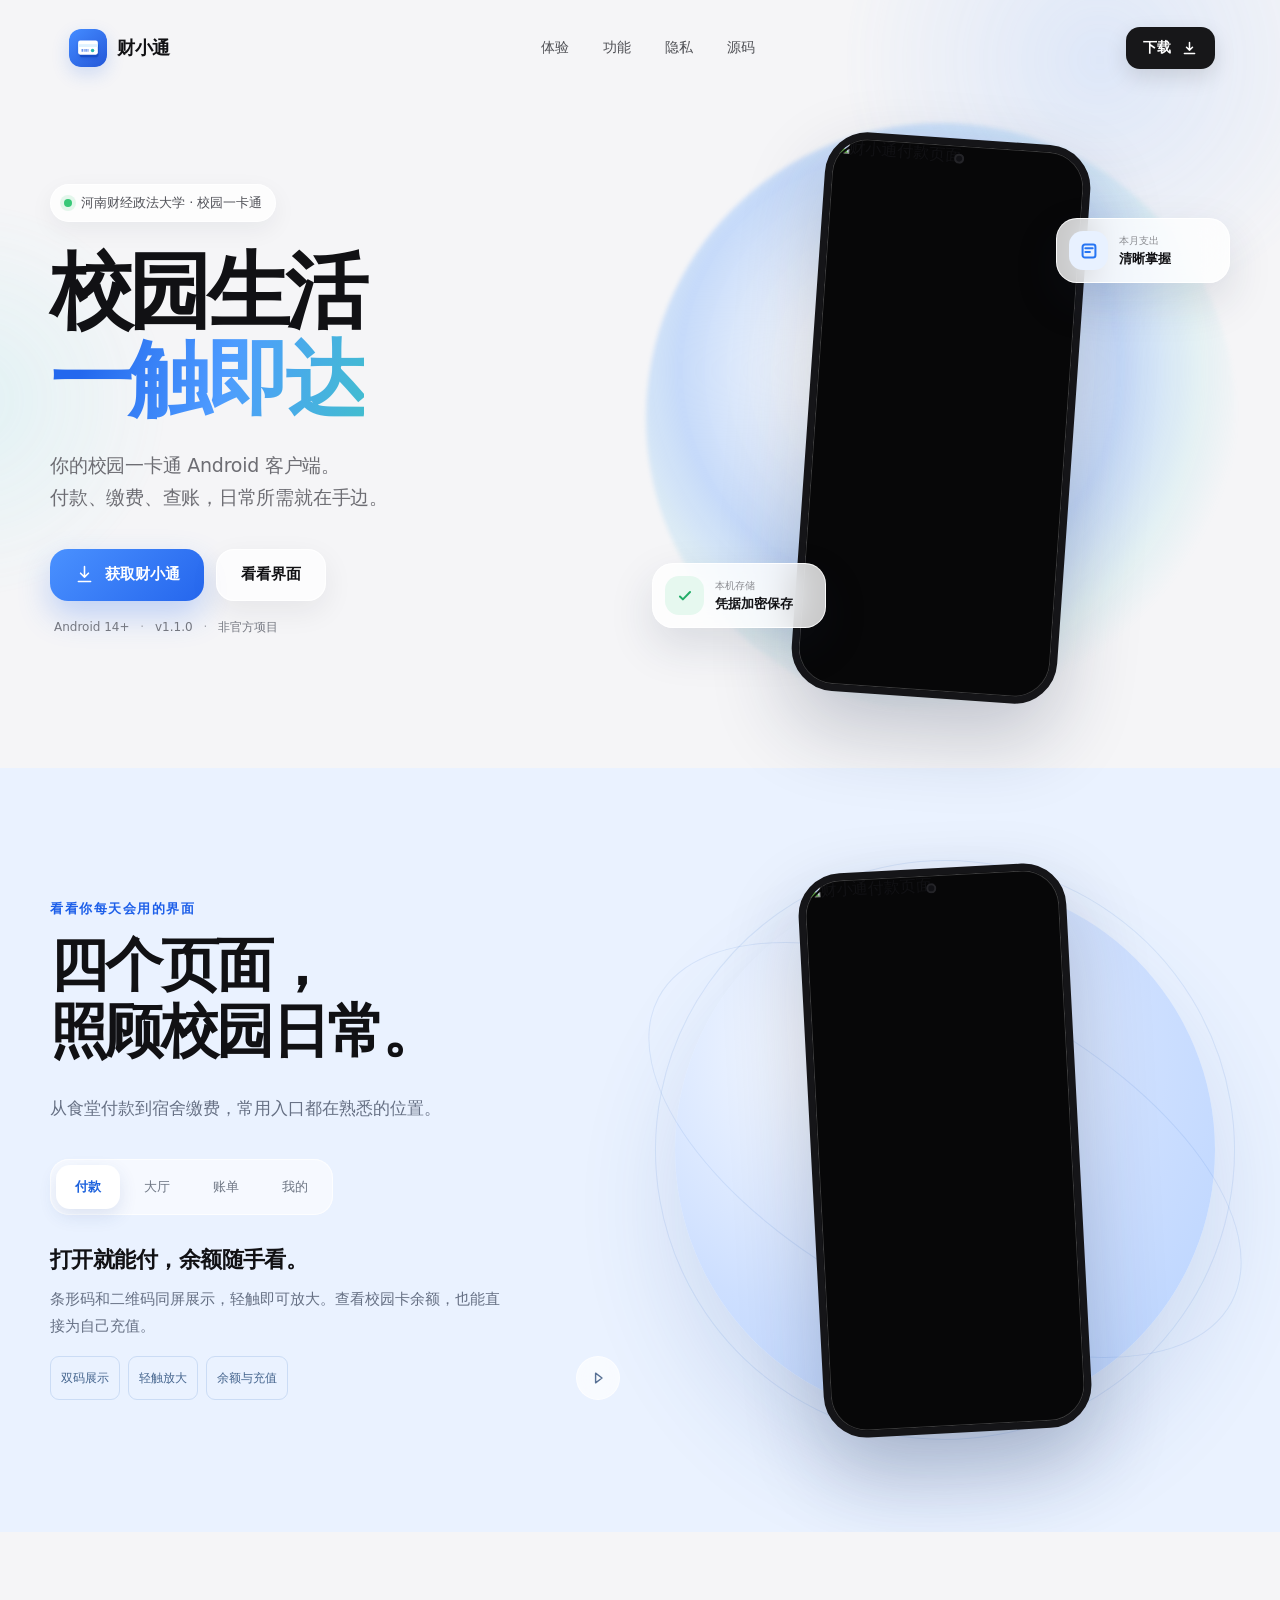
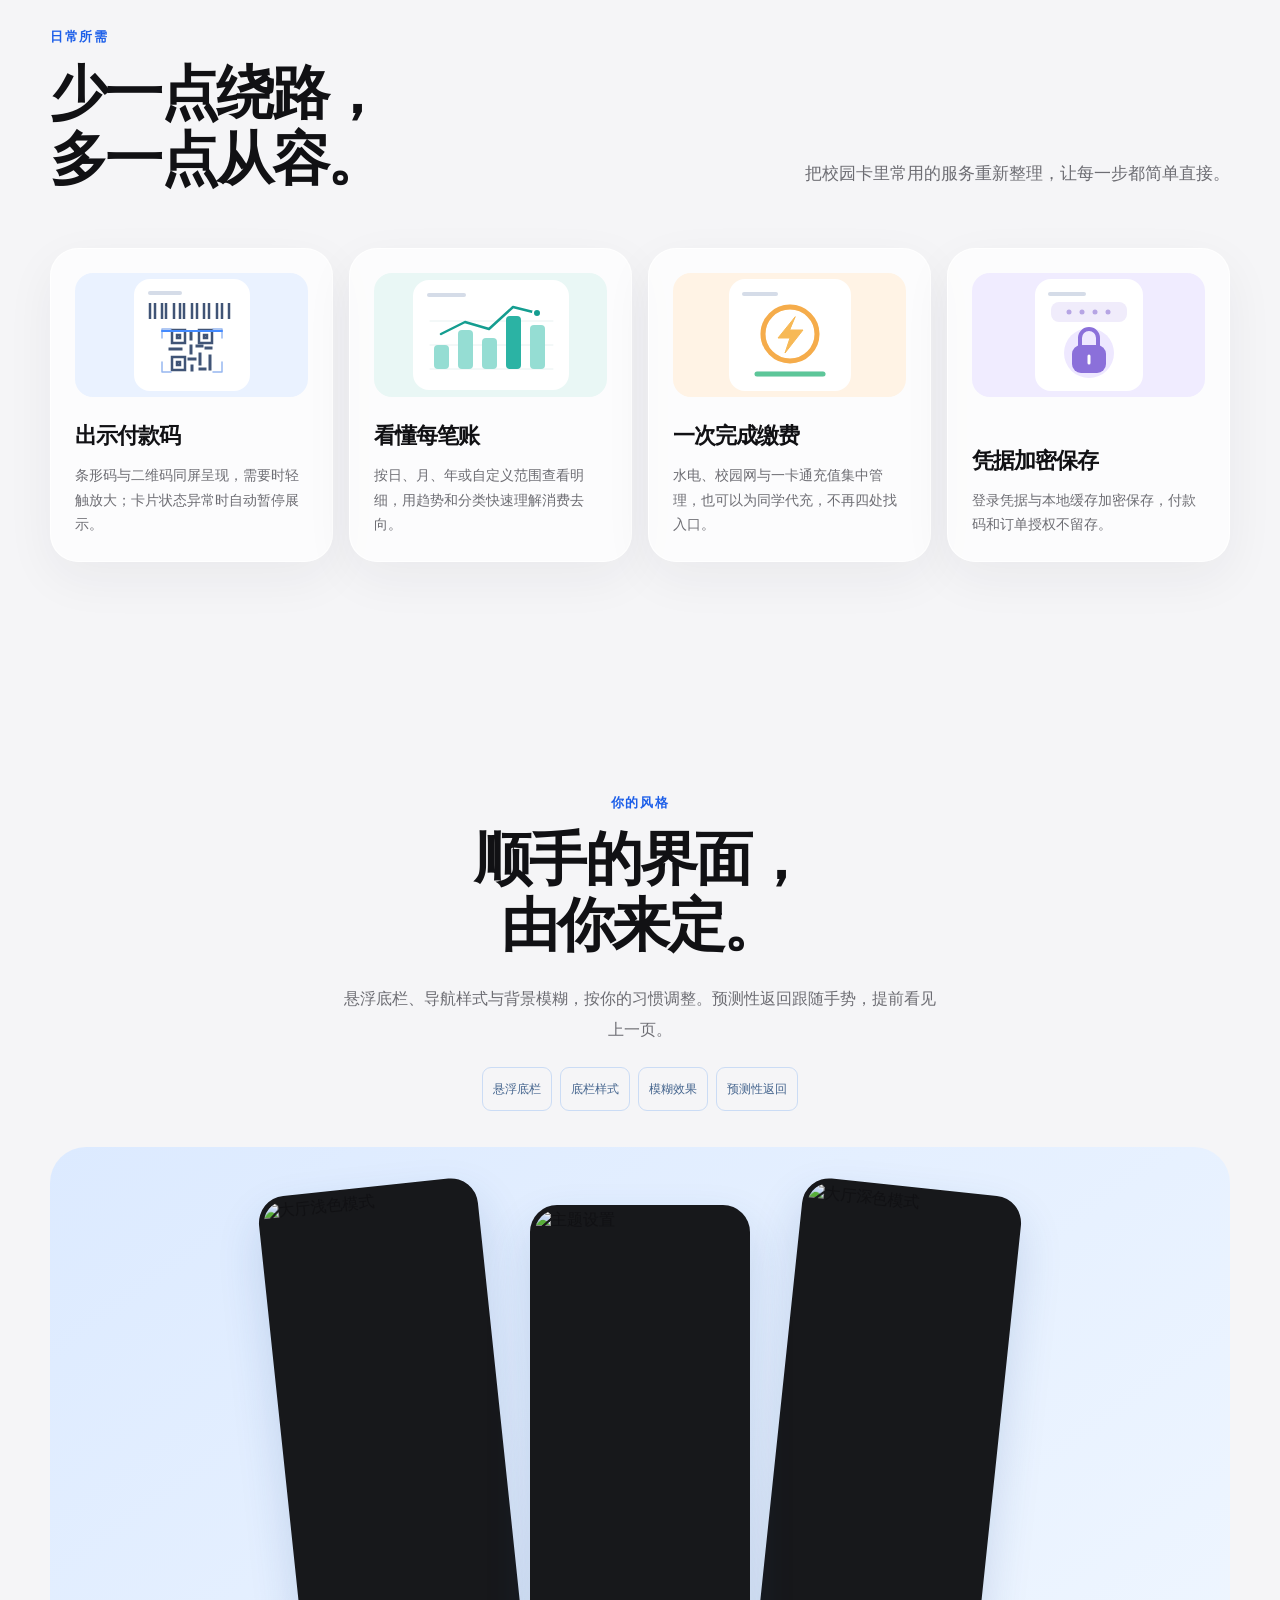
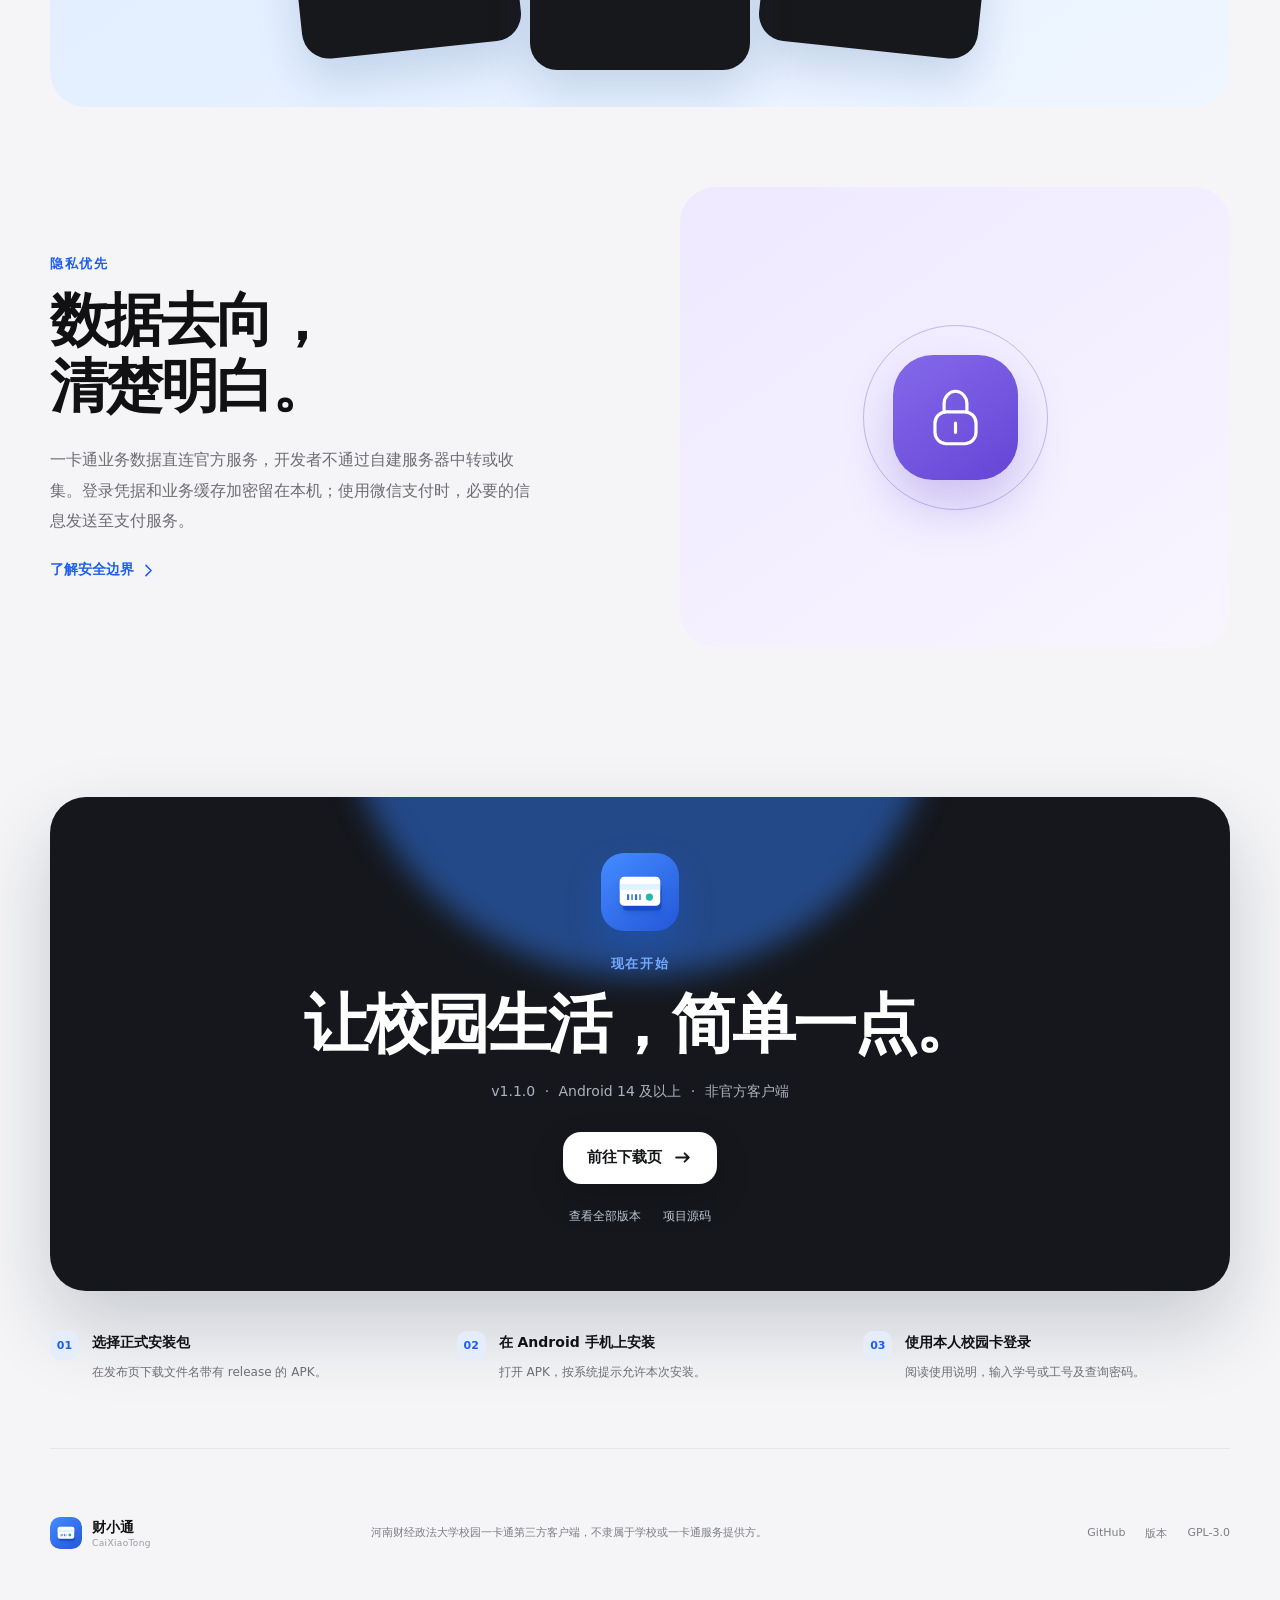
==== index.html @ 421f10db "perf(website): 优化原生演示播放与页面衔接" ====
<!doctype html>
<html lang="zh-CN">
<head>
  <meta charset="UTF-8">
  <meta name="viewport" content="width=device-width, initial-scale=1.0">
  <meta name="theme-color" content="#f5f5f7">
  <meta name="description" content="财小通——为河南财经政法大学打造的校园一卡通 Android 客户端。付款、缴费、账单与校园卡管理，一站完成。">
  <title>财小通 · 校园生活，一触即达</title>
  <link rel="icon" href="assets/logo.svg" type="image/svg+xml">
  <link rel="stylesheet" href="styles.css">
  <script src="script.js" defer></script>
  <script src="demo-player.js" defer></script>
</head>
<body>
  <a class="skip-link" href="#main">跳到主要内容</a>
  <div class="ambient" aria-hidden="true">
    <span class="ambient__orb ambient__orb--blue"></span>
    <span class="ambient__orb ambient__orb--cyan"></span>
  </div>

  <header class="site-header" data-header>
    <div class="nav-backdrop" data-nav-backdrop aria-hidden="true"></div>
    <nav class="nav shell" aria-label="主导航">
      <a class="brand" href="#top" aria-label="财小通首页">
        <img src="assets/logo.svg" width="38" height="38" alt="">
        <span>财小通</span>
      </a>
      <div class="nav__links" id="nav-links" aria-label="页面导航">
        <a href="#experience">体验</a>
        <a href="#features">功能</a>
        <a href="#privacy">隐私</a>
        <a href="https://github.com/Mercury000/HUEL-yktwx" target="_blank" rel="noreferrer">源码</a>
      </div>
      <a class="button button--compact button--dark" href="#download">
        下载
        <svg viewBox="0 0 20 20" aria-hidden="true"><path d="M10 3v9m0 0 3.5-3.5M10 12 6.5 8.5M4 16h12"/></svg>
      </a>
      <button class="nav__toggle" type="button" aria-label="打开导航" aria-expanded="false" aria-controls="nav-links" data-nav-toggle>
        <svg viewBox="0 0 24 24" aria-hidden="true">
          <path class="nav__toggle-line nav__toggle-line--top" d="M5 8h14"/>
          <path class="nav__toggle-line nav__toggle-line--bottom" d="M5 16h14"/>
        </svg>
      </button>
    </nav>
  </header>

  <main id="main">
    <section class="hero shell" id="top">
      <div class="hero__copy">
        <div class="eyebrow reveal">
          <span class="eyebrow__dot"></span>
          河南财经政法大学 · 校园一卡通
        </div>
        <h1 class="reveal reveal--delay-1">校园生活<br><span>一触即达</span></h1>
        <p class="hero__lead reveal reveal--delay-2">你的校园一卡通 Android 客户端。<br>付款、缴费、查账，日常所需就在手边。</p>
        <div class="hero__actions reveal reveal--delay-3">
          <a class="button button--primary" href="#download">
            <svg viewBox="0 0 24 24" aria-hidden="true"><path d="M12 3v12m0 0 4.5-4.5M12 15l-4.5-4.5M5 20h14"/></svg>
            获取财小通
          </a>
          <a class="button button--ghost" href="#experience">看看界面</a>
        </div>
        <p class="hero__meta reveal reveal--delay-4">Android 14+ <span>·</span> v1.1.0 <span>·</span> 非官方项目</p>
      </div>

      <div class="hero__visual reveal reveal--delay-2" data-tilt>
        <div class="halo" aria-hidden="true"></div>
        <div class="float-chip float-chip--top" aria-hidden="true">
          <span class="float-chip__icon float-chip__icon--blue">
            <svg viewBox="0 0 24 24"><path d="M5 7.5A2.5 2.5 0 0 1 7.5 5h9A2.5 2.5 0 0 1 19 7.5v9a2.5 2.5 0 0 1-2.5 2.5h-9A2.5 2.5 0 0 1 5 16.5zM8 9h8M8 13h5"/></svg>
          </span>
          <span><small>本月支出</small><strong>清晰掌握</strong></span>
        </div>
        <div class="phone phone--hero">
          <div class="phone__speaker" aria-hidden="true"></div>
          <img src="assets/payment-light.webp" srcset="assets/payment-light.webp 480w, assets/payment-light@2x.webp 960w" sizes="(max-width: 760px) 220px, 286px" width="480" height="1041" fetchpriority="high" alt="财小通付款页面">
          <span class="phone__shine" aria-hidden="true"></span>
        </div>
        <div class="float-chip float-chip--bottom" aria-hidden="true">
          <span class="float-chip__icon float-chip__icon--green">
            <svg viewBox="0 0 24 24"><path d="m6.5 12.5 3.2 3.2 7.8-8"/></svg>
          </span>
          <span><small>本机存储</small><strong>凭据加密保存</strong></span>
        </div>
      </div>
    </section>

    <section class="showcase" id="experience">
      <div class="shell showcase__inner">
        <div class="showcase__copy reveal">
          <div class="showcase__heading">
            <span class="kicker">看看你每天会用的界面</span>
            <h2>四个页面，<br>照顾校园日常。</h2>
            <p class="showcase__intro">从食堂付款到宿舍缴费，常用入口都在熟悉的位置。</p>
          </div>
          <div class="showcase-tabs" role="tablist" aria-label="应用界面预览">
            <button class="showcase-tab is-active" id="tab-payment" type="button" role="tab" aria-selected="true" aria-controls="screen-panel" tabindex="0" data-screen="payment-light" data-label="付款页面" data-title="打开就能付，余额随手看。" data-description="条形码和二维码同屏展示，轻触即可放大。查看校园卡余额，也能直接为自己充值。" data-points="双码展示|轻触放大|余额与充值">付款</button>
            <button class="showcase-tab" id="tab-hall" type="button" role="tab" aria-selected="false" aria-controls="screen-panel" tabindex="-1" data-screen="hall-light" data-label="大厅页面" data-title="宿舍水电，随时心中有数。" data-description="查看绑定房间的剩余电量，在同一处完成水电、校园网缴费和代人充值。" data-points="房间管理|水电缴费|校园网充值">大厅</button>
            <button class="showcase-tab" id="tab-bill" type="button" role="tab" aria-selected="false" aria-controls="screen-panel" tabindex="-1" data-screen="bill-light" data-label="账单页面" data-title="每一笔花销，都有迹可循。" data-description="按日期查看交易明细，搜索和筛选具体记录，再用趋势与分类了解消费去向。" data-points="搜索筛选|交易明细|消费统计">账单</button>
            <button class="showcase-tab" id="tab-mine" type="button" role="tab" aria-selected="false" aria-controls="screen-panel" tabindex="-1" data-screen="mine-light" data-label="我的页面" data-title="校园卡与个人设置，一处打理。" data-description="查看卡片状态和本月收支，管理查询密码、挂失与解挂，也能换上自己的头像。" data-points="账户详情|个人资料|个人设置">我的</button>
          </div>
          <div class="showcase-description" data-showcase-description>
            <h3 data-screen-title>打开就能付，余额随手看。</h3>
            <p data-screen-description>条形码和二维码同屏展示，轻触即可放大。查看校园卡余额，也能直接为自己充值。</p>
            <div class="showcase-actions">
              <ul class="screen-points" data-screen-points><li>双码展示</li><li>轻触放大</li><li>余额与充值</li></ul>
              <button type="button" class="demo-control" data-demo-play aria-label="播放演示" title="播放演示">
                <svg viewBox="0 0 20 20" aria-hidden="true"><path d="m7 4 8 6-8 6z"/></svg>
              </button>
            </div>
          </div>
        </div>
        <div class="showcase__stage reveal reveal--delay-1" id="screen-panel" role="tabpanel" aria-labelledby="tab-payment" tabindex="0">
          <span class="stage-orbit stage-orbit--one" aria-hidden="true"></span>
          <span class="stage-orbit stage-orbit--two" aria-hidden="true"></span>
          <div class="phone phone--showcase">
            <div class="phone__speaker" aria-hidden="true"></div>
            <img data-showcase-image src="assets/payment-light.webp" srcset="assets/payment-light.webp 480w, assets/payment-light@2x.webp 960w" sizes="(max-width: 760px) 250px, 285px" width="480" height="1041" loading="lazy" decoding="async" alt="财小通付款页面">
            <span class="phone__shine" aria-hidden="true"></span>
          </div>
        </div>
      </div>
    </section>

    <section class="section shell" id="features">
      <div class="section-heading reveal">
        <span class="kicker">日常所需</span>
        <h2>少一点绕路，<br>多一点从容。</h2>
        <p>把校园卡里常用的服务重新整理，让每一步都简单直接。</p>
      </div>

      <div class="feature-grid">
        <article class="feature-card feature-card--payment reveal">
          <div class="feature-motion feature-motion--payment" aria-hidden="true">
            <svg viewBox="0 0 200 124">
              <rect class="demo-paper" x="43" y="7" width="114" height="110" rx="15"/>
              <path class="demo-muted" d="M58 20h30"/>
              <path class="demo-barcode" d="M58 30v16m5-16v16m7-16v16m4-16v16m8-16v16m6-16v16m4-16v16m8-16v16m5-16v16m7-16v16m5-16v16m8-16v16m5-16v16m7-16v16"/>
              <g class="demo-qr">
                <path class="demo-code" d="M80 57h13v13H80zm27 0h13v13h-13zM80 84h13v13H80z"/>
                <path class="demo-code" d="M85 62h3v3h-3zm27 0h3v3h-3zM85 89h3v3h-3z"/>
                <path class="demo-pixels" d="M99 59v7m0 7v7m6-7h5m-32 3h11m8 10h6m5-5v10m6-16h5m-1 8v13m-18-3v4m8-1h5"/>
              </g>
              <path class="demo-scan-corners" d="M70 65v-9h9m42 0h9v9M70 89v10h9m42 0h9V89"/>
              <path class="demo-scan" d="M70 58h60"/>
              <circle class="demo-tap" cx="132" cy="92" r="11"/>
              <g class="demo-payment-check"><circle cx="153" cy="99" r="12"/><path d="m148 99 3 3 6-6"/></g>
            </svg>
          </div>
          <div>
            <span class="feature-card__index">01</span>
            <h3>出示付款码</h3>
            <p>条形码与二维码同屏呈现，需要时轻触放大；卡片状态异常时自动暂停展示。</p>
          </div>
        </article>

        <article class="feature-card feature-card--bill reveal reveal--delay-1">
          <div class="feature-motion feature-motion--bill" aria-hidden="true">
            <svg viewBox="0 0 200 124">
              <rect class="demo-paper" x="23" y="8" width="154" height="108" rx="15"/>
              <path class="demo-muted" d="M38 22h35"/>
              <path class="demo-chart-grid" d="M39 48h123M39 72h123M39 96h123"/>
              <g class="demo-bars">
                <rect x="43" y="72" width="15" height="24" rx="4" style="--bar:0"/>
                <rect x="67" y="57" width="15" height="39" rx="4" style="--bar:1"/>
                <rect x="91" y="65" width="15" height="31" rx="4" style="--bar:2"/>
                <rect x="115" y="43" width="15" height="53" rx="4" style="--bar:3"/>
                <rect x="139" y="52" width="15" height="44" rx="4" style="--bar:4"/>
              </g>
              <path class="demo-trend" d="m50 61 24-12 24 7 24-22 24 6" pathLength="100"/>
              <circle class="demo-trend-dot" cx="146" cy="40" r="4"/>
            </svg>
          </div>
          <div>
            <span class="feature-card__index">02</span>
            <h3>看懂每笔账</h3>
            <p>按日、月、年或自定义范围查看明细，用趋势和分类快速理解消费去向。</p>
          </div>
        </article>

        <article class="feature-card feature-card--hall reveal">
          <div class="feature-motion feature-motion--hall" aria-hidden="true">
            <svg viewBox="0 0 200 124">
              <rect class="demo-paper" x="40" y="7" width="120" height="110" rx="15"/>
              <path class="demo-muted" d="M54 21h32"/>
              <circle class="demo-charge-track" cx="100" cy="61" r="27"/>
              <circle class="demo-charge-ring" cx="100" cy="61" r="27" pathLength="100"/>
              <path class="demo-bolt" d="m105 44-17 21h12l-5 15 18-23h-13z"/>
              <path class="demo-charge-base" d="M67 101h66"/>
              <path class="demo-charge-fill" d="M67 101h66" pathLength="100"/>
              <g class="demo-charge-check"><circle cx="145" cy="100" r="10"/><path d="m141 100 3 3 5-6"/></g>
            </svg>
          </div>
          <div>
            <span class="feature-card__index">03</span>
            <h3>一次完成缴费</h3>
            <p>水电、校园网与一卡通充值集中管理，也可以为同学代充，不再四处找入口。</p>
          </div>
        </article>

        <article class="feature-card feature-card--secure reveal reveal--delay-1">
          <div class="feature-motion feature-motion--secure" aria-hidden="true">
            <svg viewBox="0 0 200 124">
              <rect class="demo-paper" x="47" y="7" width="106" height="110" rx="15"/>
              <path class="demo-muted" d="M61 21h34"/>
              <rect class="demo-password" x="62" y="29" width="76" height="20" rx="8"/>
              <g class="demo-password-dots"><circle cx="80" cy="39" r="2.5"/><circle cx="93" cy="39" r="2.5"/><circle cx="106" cy="39" r="2.5"/><circle cx="119" cy="39" r="2.5"/></g>
              <circle class="demo-lock-halo" cx="100" cy="80" r="25"/>
              <g class="demo-lock">
                <path class="demo-lock-shackle" d="M91 73v-8a9 9 0 0 1 18 0v8"/>
                <rect class="demo-lock-body" x="83" y="72" width="34" height="28" rx="9"/>
                <path class="demo-keyhole" d="M100 83v7"/>
              </g>
              <circle class="demo-secure-dot" cx="80" cy="39" r="3" style="--dot:0"/>
              <circle class="demo-secure-dot" cx="93" cy="39" r="3" style="--dot:1"/>
              <circle class="demo-secure-dot" cx="106" cy="39" r="3" style="--dot:2"/>
            </svg>
          </div>
          <div>
            <span class="feature-card__index">04</span>
            <h3>凭据加密保存</h3>
            <p>登录凭据与本地缓存加密保存，付款码和订单授权不留存。</p>
          </div>
        </article>
      </div>
    </section>

    <section class="details section shell">
      <div class="detail-row detail-row--theme reveal" id="theme">
        <div class="detail-row__visual detail-row__visual--theme">
          <figure class="theme-preview theme-preview--dark">
            <img data-theme-effect="dark" src="assets/hall-dark.webp" srcset="assets/hall-dark.webp 480w, assets/hall-dark@2x.webp 960w" sizes="(max-width: 760px) 160px, 200px" width="480" height="1041" loading="lazy" decoding="async" alt="大厅深色模式">
          </figure>
          <figure class="theme-preview theme-preview--light">
            <img data-theme-effect="light" src="assets/hall-light.webp" srcset="assets/hall-light.webp 480w, assets/hall-light@2x.webp 960w" sizes="(max-width: 760px) 160px, 200px" width="480" height="1041" loading="lazy" decoding="async" alt="大厅浅色模式">
          </figure>
          <figure class="theme-preview theme-preview--settings">
            <img data-theme-image src="assets/demos/settings-floating.webp" width="576" height="1248" loading="lazy" decoding="async" alt="主题设置">
          </figure>
          <div class="theme-controls" data-theme-controls hidden>
            <button type="button" class="demo-control" data-theme-play aria-label="暂停主题演示" title="暂停主题演示">
              <svg viewBox="0 0 20 20" aria-hidden="true"><path d="M7 5v10M13 5v10"/></svg>
            </button>
          </div>
        </div>
        <div class="detail-row__copy">
          <span class="kicker">你的风格</span>
          <h2>顺手的界面，<br>由你来定。</h2>
          <p>悬浮底栏、导航样式与背景模糊，按你的习惯调整。预测性返回跟随手势，提前看见上一页。</p>
          <ul class="screen-points theme-points" data-theme-points aria-label="主题设置"></ul>
        </div>
      </div>

      <div class="detail-row detail-row--reverse reveal" id="privacy">
        <div class="detail-row__visual detail-row__visual--privacy" aria-hidden="true">
          <div class="lock-rings"><i></i><i></i><i></i></div>
          <svg viewBox="0 0 64 64"><rect x="14" y="27" width="36" height="28" rx="10"/><path d="M22 27v-7c0-6 4.5-11 10-11s10 5 10 11v7M32 37v8"/></svg>
        </div>
        <div class="detail-row__copy">
          <span class="kicker">隐私优先</span>
          <h2>数据去向，<br>清楚明白。</h2>
          <p>一卡通业务数据直连官方服务，开发者不通过自建服务器中转或收集。登录凭据和业务缓存加密留在本机；使用微信支付时，必要的信息发送至支付服务。</p>
          <a class="text-link" href="https://github.com/Mercury000/HUEL-yktwx#%E6%8E%A5%E5%8F%A3%E4%B8%8E%E5%AE%89%E5%85%A8%E8%BE%B9%E7%95%8C">
            了解安全边界
            <svg viewBox="0 0 20 20" aria-hidden="true"><path d="m7 4 6 6-6 6"/></svg>
          </a>
        </div>
      </div>
    </section>

    <section class="cta shell reveal" id="download" aria-labelledby="download-title">
      <div class="cta__glow" aria-hidden="true"></div>
      <img src="assets/logo.svg" width="78" height="78" alt="财小通图标">
      <span class="kicker">现在开始</span>
      <h2 id="download-title">让校园生活，简单一点。</h2>
      <p>v1.1.0 <span>·</span> Android 14 及以上 <span>·</span> 非官方客户端</p>
      <a class="button button--light" href="https://github.com/Mercury000/HUEL-yktwx/releases/latest">
        前往下载页
        <svg viewBox="0 0 20 20" aria-hidden="true"><path d="M4 10h12m0 0-4-4m4 4-4 4"/></svg>
      </a>
      <div class="download-links">
        <a href="https://github.com/Mercury000/HUEL-yktwx/releases">查看全部版本</a>
        <a href="https://github.com/Mercury000/HUEL-yktwx">项目源码</a>
      </div>
    </section>
    <section class="getting-started shell" aria-label="安装与使用">
      <div><span class="step-number">01</span><h3>选择正式安装包</h3><p>在发布页下载文件名带有 release 的 APK。</p></div>
      <div><span class="step-number">02</span><h3>在 Android 手机上安装</h3><p>打开 APK，按系统提示允许本次安装。</p></div>
      <div><span class="step-number">03</span><h3>使用本人校园卡登录</h3><p>阅读使用说明，输入学号或工号及查询密码。</p></div>
    </section>
  </main>

  <footer class="footer shell">
    <div class="footer__brand">
      <img src="assets/logo.svg" width="32" height="32" alt="">
      <div><strong>财小通</strong><small>CaiXiaoTong</small></div>
    </div>
    <p>河南财经政法大学校园一卡通第三方客户端，不隶属于学校或一卡通服务提供方。</p>
    <div class="footer__links">
      <a href="https://github.com/Mercury000/HUEL-yktwx">GitHub</a>
      <a href="https://github.com/Mercury000/HUEL-yktwx/releases">版本</a>
      <a href="https://github.com/Mercury000/HUEL-yktwx/blob/main/LICENSE">GPL-3.0</a>
    </div>
  </footer>
</body>
</html>
---- styles.css ----
:root {
  color-scheme: light;
  --blue: #3482ff;
  --blue-deep: #1d5fe9;
  --cyan: #58d5e7;
  --ink: #111114;
  --muted: #6d6d73;
  --surface: rgba(255, 255, 255, 0.78);
  --line: rgba(20, 24, 34, 0.07);
  --page: #f5f5f7;
  --ease: cubic-bezier(.16, 1, .3, 1);
  --spring: cubic-bezier(.34, 1.56, .64, 1);
}

* { box-sizing: border-box; }
html { scroll-behavior: smooth; scroll-padding-top: 100px; overflow-x: clip; }
body {
  margin: 0;
  min-width: 320px;
  overflow-x: clip;
  -webkit-text-size-adjust: 100%;
  text-size-adjust: 100%;
  background: var(--page);
  color: var(--ink);
  font-family: "MiSans", "HarmonyOS Sans SC", "PingFang SC", "Microsoft YaHei", system-ui, sans-serif;
  -webkit-font-smoothing: antialiased;
}
button, a { -webkit-tap-highlight-color: transparent; }
a { color: inherit; text-decoration: none; }
img { display: block; max-width: 100%; }
svg { fill: none; stroke: currentColor; stroke-width: 1.8; stroke-linecap: round; stroke-linejoin: round; }
:focus-visible { outline: 3px solid rgba(52,130,255,.38); outline-offset: 4px; }

.skip-link {
  position: fixed;
  top: 10px;
  left: 10px;
  z-index: 1000;
  padding: 10px 16px;
  border-radius: 14px;
  background: #111;
  color: #fff;
  transform: translateY(-160%);
  transition: transform .25s var(--ease);
}
.skip-link:focus { transform: translateY(0); }
.shell { width: min(1180px, calc(100% - 48px)); margin-inline: auto; }

.ambient { position: absolute; inset: 0 0 auto; height: 900px; overflow: hidden; pointer-events: none; }
.ambient__orb { position: absolute; border-radius: 50%; filter: blur(4px); opacity: .7; }
.ambient__orb--blue { width: 540px; height: 540px; top: -210px; right: -90px; background: radial-gradient(circle, rgba(107,163,255,.24), transparent 68%); }
.ambient__orb--cyan { width: 420px; height: 420px; top: 190px; left: -240px; background: radial-gradient(circle, rgba(84,218,225,.17), transparent 68%); }

.site-header { position: fixed; top: 0; left: 0; right: 0; z-index: 50; transition: padding .35s var(--ease); }
.nav {
  position: relative;
  height: 72px;
  display: flex;
  align-items: center;
  justify-content: space-between;
  margin-top: 12px;
  padding: 0 14px 0 18px;
  border: 1px solid transparent;
  border-radius: 26px;
  transition: height .35s var(--ease), background .35s, border-color .35s, box-shadow .35s, backdrop-filter .35s;
}
.site-header.is-scrolled .nav {
  height: 62px;
  background: rgba(250,250,252,.76);
  border-color: rgba(255,255,255,.72);
  box-shadow: 0 12px 40px rgba(26,33,48,.08);
  backdrop-filter: blur(24px) saturate(150%);
  -webkit-backdrop-filter: blur(24px) saturate(150%);
}
.brand { display: flex; align-items: center; gap: 10px; font-weight: 720; font-size: 18px; letter-spacing: -.02em; }
.brand img { border-radius: 12px; box-shadow: 0 7px 18px rgba(33,101,232,.18); }
.nav__links { display: flex; align-items: center; gap: 34px; color: #4f5055; font-size: 14px; }
.nav__links a { position: relative; transition: color .25s; }
.nav__links a::after { content: ""; position: absolute; left: 50%; right: 50%; bottom: -7px; height: 2px; border-radius: 2px; background: var(--blue); transition: left .3s var(--ease), right .3s var(--ease); }
.nav__links a:hover { color: var(--ink); }
.nav__links a:hover::after { left: 0; right: 0; }
.nav__toggle { display: none; }
.nav-backdrop { display: none; }

.button {
  display: inline-flex;
  align-items: center;
  justify-content: center;
  gap: 10px;
  min-height: 52px;
  padding: 0 24px;
  border: 0;
  border-radius: 18px;
  font-size: 15px;
  font-weight: 650;
  transition: transform .35s var(--spring), box-shadow .35s var(--ease), background .25s;
}
.button:hover { transform: translateY(-2px) scale(1.015); }
.button:active { transform: scale(.97); transition-duration: .12s; }
.button svg { width: 21px; height: 21px; }
.button--compact { min-height: 42px; padding: 0 17px; border-radius: 14px; font-size: 14px; }
.button--compact svg { width: 17px; height: 17px; }
.button--dark { background: #171719; color: #fff; box-shadow: 0 8px 22px rgba(0,0,0,.12); }
.button--primary { background: linear-gradient(135deg, #4a91ff, #2566ed); color: #fff; box-shadow: 0 14px 32px rgba(45,112,240,.28); }
.button--primary:hover { box-shadow: 0 18px 38px rgba(45,112,240,.36); }
.button--ghost { background: rgba(255,255,255,.72); border: 1px solid rgba(255,255,255,.9); box-shadow: 0 10px 30px rgba(24,31,44,.07); }
.button--light { background: #fff; color: #161719; box-shadow: 0 14px 35px rgba(0,0,0,.18); }

.hero { position: relative; min-height: 760px; padding: 128px 0 60px; display: grid; grid-template-columns: 1fr 1fr; align-items: center; gap: 24px; }
.hero__copy { position: relative; z-index: 2; padding-bottom: 16px; }
.eyebrow { width: fit-content; display: flex; align-items: center; gap: 9px; padding: 9px 13px; border-radius: 999px; background: rgba(255,255,255,.75); border: 1px solid rgba(255,255,255,.95); color: #505157; font-size: 13px; box-shadow: 0 8px 25px rgba(25,35,55,.06); }
.eyebrow__dot { width: 8px; height: 8px; border-radius: 50%; background: #38c878; box-shadow: 0 0 0 4px rgba(56,200,120,.13); }
.hero h1 { margin: 26px 0 26px; font-size: clamp(62px, 6.5vw, 92px); line-height: 1.05; letter-spacing: -.055em; font-weight: 760; }
.hero h1 span { background: linear-gradient(105deg, #2368ee 12%, #4e9cff 55%, #42bdcf); background-clip: text; -webkit-background-clip: text; color: transparent; }
.hero__lead { max-width: 490px; margin: 0; color: var(--muted); font-size: 19px; line-height: 1.7; letter-spacing: -.012em; }
.hero__actions { display: flex; gap: 12px; margin-top: 35px; }
.hero__meta { margin: 18px 0 0 4px; color: #747780; font-size: 12px; }
.hero__meta span { margin: 0 7px; color: #a2a5ad; }

.hero__visual { position: relative; height: 580px; display: grid; place-items: center; perspective: 1200px; }
.halo { position: absolute; width: 590px; height: 590px; border-radius: 50%; background: radial-gradient(circle at 43% 42%, rgba(255,255,255,.95) 0 16%, rgba(111,169,255,.35) 46%, rgba(101,211,221,.12) 62%, transparent 72%); filter: blur(2px); animation: halo-breathe 6s ease-in-out infinite; }
.phone { position: relative; overflow: hidden; background: #070708; border: 7px solid #151518; border-radius: 43px; box-shadow: 0 34px 80px rgba(25,39,70,.24), inset 0 0 0 1px rgba(255,255,255,.15); }
.phone::before { content: ""; position: absolute; inset: 0; z-index: 3; border-radius: 35px; box-shadow: inset 0 0 0 1px rgba(255,255,255,.08); pointer-events: none; }
.phone__speaker { position: absolute; top: 8px; left: 50%; z-index: 5; width: 10px; height: 10px; transform: translateX(-50%); border-radius: 50%; background: #111115; box-shadow: inset 0 0 0 2px #242428; }
.phone img { width: 100%; height: auto; aspect-ratio: 411 / 891; object-fit: contain; }
.phone video { display: block; width: 100%; height: auto; aspect-ratio: 411 / 891; object-fit: contain; background: #f6f6f6; }
.phone .screen-entering { position: absolute; inset: 0; width: 100%; height: 100%; }
.screen-exiting { pointer-events: none; }
.phone__shine { position: absolute; inset: -15% 35% -15% -40%; z-index: 4; background: linear-gradient(105deg, transparent 35%, rgba(255,255,255,.12), transparent 62%); transform: translateX(-120%); animation: screen-shine 7s ease-in-out infinite 1.5s; pointer-events: none; }
.phone--hero { z-index: 2; width: 266px; height: auto; transform: rotate(4deg); transition: transform .35s var(--ease); }
@media (hover: hover) and (pointer: fine) {
  .hero__visual:hover .phone--hero { transform: rotate(3deg) translateY(-5px); }
}

.float-chip { position: absolute; z-index: 4; display: flex; align-items: center; gap: 11px; min-width: 174px; padding: 12px 15px 12px 12px; border-radius: 21px; background: rgba(255,255,255,.78); border: 1px solid rgba(255,255,255,.9); box-shadow: 0 18px 45px rgba(31,46,75,.13); backdrop-filter: blur(18px); -webkit-backdrop-filter: blur(18px); animation: float 5s ease-in-out infinite; }
.float-chip--top { top: 90px; right: 0; }
.float-chip--bottom { bottom: 80px; left: 0; animation-delay: -2.4s; }
.float-chip__icon { width: 39px; height: 39px; display: grid; place-items: center; flex: 0 0 auto; border-radius: 14px; }
.float-chip__icon svg { width: 22px; height: 22px; stroke-width: 2.2; }
.float-chip__icon--blue { color: #2675f3; background: #e8f1ff; }
.float-chip__icon--green { color: #23ad68; background: #e6f8ef; }
.float-chip small, .float-chip strong { display: block; }
.float-chip small { color: #8a8b90; font-size: 10px; margin-bottom: 2px; }
.float-chip strong { font-size: 13px; }

.section { padding-top: 96px; padding-bottom: 96px; }
.section-heading { display: grid; grid-template-columns: 1fr 1fr; align-items: end; margin-bottom: 55px; }
.section-heading .kicker { grid-column: 1 / -1; }
.section-heading h2, .showcase h2, .detail-row h2, .cta h2 { margin: 15px 0 0; font-size: clamp(38px, 4.5vw, 60px); line-height: 1.15; letter-spacing: -.045em; font-weight: 730; }
.section-heading p { max-width: 430px; justify-self: end; margin: 0 0 5px; color: var(--muted); font-size: 17px; line-height: 1.8; }
.kicker { display: block; color: var(--blue-deep); font-size: 13px; font-weight: 750; letter-spacing: .12em; text-transform: uppercase; }

.feature-grid { display: grid; grid-template-columns: repeat(4, minmax(0, 1fr)); gap: 16px; }
.feature-card { position: relative; min-height: 310px; overflow: hidden; display: flex; flex-direction: column; justify-content: space-between; gap: 24px; padding: 24px; border-radius: 28px; border: 1px solid rgba(255,255,255,.9); background: rgba(255,255,255,.68); box-shadow: 0 16px 50px rgba(31,38,52,.055); transition: transform .5s var(--ease), box-shadow .5s var(--ease), background .5s; }
.feature-card:hover { transform: translateY(-7px); background: rgba(255,255,255,.9); box-shadow: 0 28px 65px rgba(31,38,52,.1); }
.feature-card__index { display: none; }
.feature-card h3 { margin: 0 0 12px; font-size: 22px; letter-spacing: -.045em; }
.feature-card p { max-width: 405px; margin: 0; color: var(--muted); font-size: 14px; line-height: 1.75; }
.feature-motion { flex-shrink: 0; display: grid; grid-template-columns: minmax(0, 1fr); place-items: center; width: 100%; height: 124px; border-radius: 18px; background: #eaf2ff; }
.feature-motion svg { display: block; width: 100%; max-width: 200px; height: 124px; stroke-width: 2; }
.feature-motion--bill { background: #e9f7f5; }
.feature-motion--hall { background: #fff3e5; }
.feature-motion--secure { background: #f0ecff; }
.feature-motion .demo-paper { fill: #fff; stroke: #ffffff; }
.feature-motion .demo-muted { stroke: #d5dce8; stroke-width: 4; }
.feature-motion .demo-barcode { stroke: #405476; stroke-width: 2.5; stroke-linecap: butt; }
.feature-motion .demo-code { stroke: #405476; stroke-width: 2.5; stroke-linejoin: miter; }
.feature-motion .demo-pixels { stroke: #405476; stroke-width: 3; stroke-linecap: square; }
.demo-qr { transform-box: fill-box; transform-origin: center; animation: code-present 5s var(--ease) infinite; }
.feature-motion .demo-scan-corners { stroke: #96b7f0; stroke-width: 1.5; }
.feature-motion .demo-scan { stroke: #438aff; stroke-width: 2; animation: code-scan 5s ease-in-out infinite; }
.feature-motion .demo-tap { stroke: #5c98f8; opacity: 0; transform-box: fill-box; transform-origin: center; animation: code-tap 5s ease-out infinite; }
.demo-payment-check { opacity: 0; animation: demo-confirm 5s ease-in-out infinite; }
.demo-payment-check circle, .demo-charge-check circle { fill: #e1f7ec; stroke: #fff; stroke-width: 3; }
.demo-payment-check path, .demo-charge-check path { stroke: #32b47d; stroke-width: 2.5; }
.feature-motion .demo-chart-grid { stroke: #e8f1f1; stroke-width: 1; }
.demo-bars rect { fill: #95ddd3; stroke: none; transform-box: fill-box; transform-origin: center bottom; animation: bill-bars 5.6s ease-in-out infinite; animation-delay: calc(var(--bar) * -0.16s); }
.demo-bars rect:nth-child(4) { fill: #2bb3a4; }
.feature-motion .demo-trend { stroke: #149d90; stroke-width: 2.5; stroke-dasharray: 100; animation: bill-trend 5.6s ease-in-out infinite; }
.demo-trend-dot { fill: #149d90; stroke: #fff; stroke-width: 2; animation: bill-dot 5.6s ease-in-out infinite; }
.feature-motion .demo-charge-track { stroke: #fff0d9; stroke-width: 5; }
.feature-motion .demo-charge-ring { stroke: #f5ac4b; stroke-width: 5; stroke-dasharray: 100; transform: rotate(-90deg); transform-origin: 100px 61px; animation: charge-progress 5.8s ease-in-out infinite; }
.feature-motion .demo-bolt { fill: #f7b956; stroke: #f7b956; stroke-width: 1; animation: charge-bolt 5.8s ease-in-out infinite; }
.feature-motion .demo-charge-base { stroke: #edf0f4; stroke-width: 5; }
.feature-motion .demo-charge-fill { stroke: #5dc699; stroke-width: 5; stroke-dasharray: 100; animation: charge-progress 5.8s ease-in-out infinite; }
.demo-charge-check { opacity: 0; animation: demo-confirm 5.8s ease-in-out infinite; }
.feature-motion .demo-password { fill: #f0ecfb; stroke: none; }
.demo-password-dots { fill: #b6a5e4; stroke: none; }
.demo-lock-halo { fill: #eee8ff; stroke: none; transform-box: fill-box; transform-origin: center; animation: secure-halo 5.4s ease-in-out infinite; }
.feature-motion .demo-lock-shackle { stroke: #8b70da; stroke-width: 4; }
.demo-lock-body { fill: #8b70da; stroke: none; }
.feature-motion .demo-keyhole { stroke: #fff; stroke-width: 3; }
.demo-lock { transform-origin: 100px 80px; animation: secure-lock 5.4s ease-in-out infinite; }
.demo-secure-dot { fill: #8b70da; stroke: none; opacity: 0; animation: secure-transfer 5.4s ease-in-out infinite; animation-delay: calc(var(--dot) * .17s); }
.feature-card .feature-motion * { animation-play-state: paused; }
.feature-card.is-animated .feature-motion * { animation-play-state: running; }

@keyframes code-present { 0%,15%,85%,100% { transform: scale(1); } 30%,65% { transform: scale(1.12); } }
@keyframes code-scan { 0%,20% { opacity: 0; transform: translateY(0); } 30% { opacity: .9; } 60% { opacity: .9; transform: translateY(40px); } 70%,100% { opacity: 0; transform: translateY(40px); } }
@keyframes code-tap { 0%,15%,45%,100% { opacity: 0; transform: scale(.5); } 22% { opacity: .8; transform: scale(.6); } 40% { opacity: 0; transform: scale(1.7); } }
@keyframes demo-confirm { 0%,58%,100% { opacity: 0; } 68%,85% { opacity: 1; } }
@keyframes bill-bars { 0%,100% { transform: scaleY(.65); } 35%,70% { transform: scaleY(1); } }
@keyframes bill-trend { 0%,8%,100% { stroke-dashoffset: 100; opacity: 0; } 18% { opacity: 1; } 52%,80% { stroke-dashoffset: 0; opacity: 1; } 95% { stroke-dashoffset: 0; opacity: 0; } }
@keyframes bill-dot { 0%,42%,100% { opacity: 0; } 54%,80% { opacity: 1; } }
@keyframes charge-progress { 0%,8%,100% { stroke-dashoffset: 100; } 60%,86% { stroke-dashoffset: 0; } }
@keyframes charge-bolt { 0%,100% { opacity: .55; } 40%,85% { opacity: 1; } }
@keyframes secure-transfer { 0%,12% { opacity: 0; transform: translateY(0); } 20% { opacity: 1; transform: translateY(0); } 45% { opacity: 0; transform: translateY(34px); } 100% { opacity: 0; transform: translateY(34px); } }
@keyframes secure-halo { 0%,100% { transform: scale(.86); opacity: .5; } 52%,75% { transform: scale(1.15); opacity: 1; } }
@keyframes secure-lock { 0%,40%,100% { transform: scale(1); } 52% { transform: scale(1.06); } 68% { transform: scale(1); } }


.showcase { overflow: hidden; padding: 72px 0; background: #eaf2ff; }
.showcase__inner { display: grid; grid-template-columns: 1fr 1fr; gap: 40px; align-items: center; min-height: 620px; }
.showcase__copy { position: relative; z-index: 2; }
.showcase__copy p { max-width: 450px; margin: 28px 0 35px; color: #667084; font-size: 17px; line-height: 1.8; }
.showcase-tabs { width: fit-content; display: flex; gap: 5px; padding: 6px; border-radius: 19px; background: rgba(255,255,255,.6); box-shadow: inset 0 0 0 1px rgba(255,255,255,.8); }
.showcase-tab { position: relative; min-width: 64px; height: 41px; padding: 0 14px; border: 0; border-radius: 14px; background: transparent; color: #6e7684; font: inherit; font-size: 13px; cursor: pointer; transition: background .35s var(--ease), color .35s, box-shadow .35s, transform .25s var(--spring); }
.showcase-tab:active { transform: scale(.93); }
.showcase-tab.is-active { color: #1d62dd; background: #fff; box-shadow: 0 7px 18px rgba(39,78,145,.12); font-weight: 700; }
.showcase-tab { min-height: 44px; }
.showcase-description { min-height: 144px; margin-top: 28px; }
.showcase-description h3 { margin: 0; font-size: 22px; line-height: 1.5; letter-spacing: -.025em; }
.showcase__copy .showcase-description p { margin: 10px 0 16px; font-size: 15px; line-height: 1.8; }
.screen-points { display: flex; flex-wrap: wrap; gap: 8px; margin: 0; padding: 0; list-style: none; }
.screen-points li, .screen-point { padding: 6px 10px; border: 1px solid #cbdcf5; border-radius: 9px; color: #45658e; font: inherit; font-size: 12px; }
.screen-points li:has(.screen-point) { padding: 0; border: 0; }
.screen-point { position: relative; overflow: hidden; background: transparent; cursor: pointer; transition: background .2s, border-color .2s, color .2s; }
.screen-point { min-height: 44px; }
.showcase-actions { display: flex; align-items: center; gap: 12px; }
.showcase-actions .screen-points { flex: 1; }
.showcase-actions .demo-control { flex: 0 0 44px; width: 44px; height: 44px; }
.screen-point:hover { background: #ffffff90; }
.screen-point.is-active { color: #1d62dd; border-color: #a0bde8; background: #ffffff80; }
.screen-point::after { content: ""; position: absolute; bottom: 0; left: 0; width: 100%; height: 2px; background: #4385ef; transform: scaleX(var(--progress, 0)); transform-origin: left; transition: transform .2s linear; }
.demo-control { display: grid; place-items: center; width: 40px; height: 40px; border: 1px solid #fff9; border-radius: 50%; color: #587195; background: #ffffffa8; backdrop-filter: blur(12px); cursor: pointer; }
.demo-control { min-width: 44px; min-height: 44px; }
.demo-control:hover { background: #fff; }
.demo-control svg { width: 16px; height: 16px; }
.theme-preview video { display: block; width: 100%; height: auto; aspect-ratio: 411 / 891; border-radius: 22px; }
.theme-points { margin-top: 22px; }
.theme-controls { position: absolute; right: 18px; bottom: 18px; z-index: 4; }
[hidden] { display: none !important; }
.showcase__stage { position: relative; height: 620px; display: grid; place-items: center; }
.showcase__stage::before { content: ""; position: absolute; width: 540px; height: 540px; border-radius: 50%; background: radial-gradient(circle at 35% 30%, #fff, #cddfff 55%, #b5d1ff 100%); box-shadow: 0 55px 100px rgba(47,94,169,.16); }
.phone--showcase { z-index: 3; width: 268px; height: auto; transform: rotate(-3deg); }
.stage-orbit { position: absolute; z-index: 1; border: 1px solid rgba(44,102,201,.11); border-radius: 50%; }
.stage-orbit--one { width: 650px; height: 320px; transform: rotate(28deg); }
.stage-orbit--two { width: 580px; height: 580px; transform: rotate(-10deg); }

.details { padding-bottom: 70px; }
.detail-row { min-height: 500px; display: grid; grid-template-columns: 1fr 1fr; align-items: center; gap: 80px; padding: 40px 0; }
.detail-row--reverse .detail-row__visual { order: 2; }
.detail-row__copy p { max-width: 485px; margin: 25px 0 0; color: var(--muted); font-size: 16px; line-height: 1.9; }
.detail-row__visual { position: relative; height: 460px; display: grid; place-items: center; border-radius: 36px; overflow: hidden; }
.detail-row__visual--theme { background: linear-gradient(145deg, #dceaff, #eff6ff); }
.theme-preview { position: absolute; width: 190px; margin: 0; padding: 5px; border-radius: 27px; background: #17181b; box-shadow: 0 22px 45px rgba(33,76,143,.18); }
.theme-preview img { width: 100%; height: auto; border-radius: 22px; }
.theme-preview--dark { transform: translate(100px, -12px) rotate(7deg); }
.theme-preview--light { transform: translate(-95px, 12px) rotate(-7deg); }
.detail-row--theme { display: flex; flex-direction: column-reverse; gap: 36px; }
.detail-row--theme .detail-row__copy { max-width: 620px; text-align: center; }
.detail-row--theme .detail-row__copy p { max-width: 600px; }
.detail-row--theme .theme-points { justify-content: center; }
.detail-row__visual--theme { width: 100%; height: 560px; }
.detail-row--theme .theme-preview { width: clamp(150px, 19vw, 220px); }
.detail-row--theme .theme-preview--settings { z-index: 3; transform: translateY(10px); }
.detail-row--theme .theme-preview--light { transform: translate(-250px, -8px) rotate(-6deg); }
.detail-row--theme .theme-preview--dark { transform: translate(250px, -8px) rotate(6deg); }
.detail-row__visual--privacy { background: linear-gradient(145deg, #eee9ff, #f8f5ff); }
.detail-row__visual--privacy > svg { position: relative; z-index: 2; width: 125px; height: 125px; padding: 26px; border-radius: 40px; background: linear-gradient(145deg, #8469eb, #6545d5); color: #fff; stroke-width: 2.8; box-shadow: 0 26px 50px rgba(99,67,210,.28); animation: lock-float 4s ease-in-out infinite; }
.lock-rings { position: absolute; inset: 0; display: grid; place-items: center; }
.lock-rings i { position: absolute; width: 185px; height: 185px; border: 1px solid rgba(111,78,221,.13); border-radius: 50%; animation: ring-pulse 3.6s ease-out infinite; }
.lock-rings i:nth-child(2) { animation-delay: 1.2s; }
.lock-rings i:nth-child(3) { animation-delay: 2.4s; }
.text-link { display: inline-flex; align-items: center; gap: 6px; margin-top: 25px; color: var(--blue-deep); font-size: 14px; font-weight: 700; }
.text-link svg { width: 17px; transition: transform .3s var(--ease); }
.text-link:hover svg { transform: translateX(4px); }

.cta { position: relative; overflow: hidden; min-height: 440px; margin-top: 40px; margin-bottom: 0; padding: 56px 30px; display: flex; flex-direction: column; align-items: center; justify-content: center; text-align: center; border-radius: 36px; background: #15171c; color: #fff; box-shadow: 0 35px 80px rgba(21,33,58,.2); }
.cta__glow { position: absolute; width: 600px; height: 600px; top: -420px; left: 50%; transform: translateX(-50%); border-radius: 50%; background: #347cf3; filter: blur(15px); opacity: .5; }
.cta img, .cta .kicker, .cta h2, .cta p, .cta .button { position: relative; z-index: 2; }
.cta img { margin-bottom: 24px; border-radius: 23px; box-shadow: 0 16px 35px rgba(21,94,224,.32); }
.cta .kicker { color: #75a9ff; }
.cta h2 { max-width: 760px; font-size: clamp(40px, 5vw, 66px); }
.cta p { margin: 17px 0 28px; color: #aeb3bf; font-size: 14px; line-height: 1.8; }
.cta p span { margin: 0 5px; }
.download-links { position: relative; z-index: 2; display: flex; flex-wrap: wrap; justify-content: center; gap: 22px; margin-top: 15px; font-size: 12px; color: #bfc6d4; }
.download-links a { display: inline-flex; align-items: center; min-height: 36px; }
.download-links a:hover { color: #fff; }
.getting-started { display: grid; grid-template-columns: repeat(3, minmax(0, 1fr)); gap: 40px; padding-top: 40px; padding-bottom: 64px; }
.getting-started > div { position: relative; padding-left: 42px; }
.step-number { position: absolute; left: 0; top: 0; display: grid; place-items: center; width: 29px; height: 29px; border-radius: 10px; color: var(--blue-deep); background: #e5edfb; font-size: 11px; font-weight: 700; }
.getting-started h3 { margin: 3px 0 10px; font-size: 14px; }
.getting-started p { margin: 0; color: var(--muted); font-size: 12px; line-height: 1.8; }

.footer { min-height: 170px; display: grid; grid-template-columns: .8fr 1.5fr .8fr; align-items: center; gap: 35px; border-top: 1px solid var(--line); color: #7d7e83; font-size: 11px; }
.footer__brand { display: flex; align-items: center; gap: 10px; color: var(--ink); }
.footer__brand img { border-radius: 10px; }
.footer__brand strong, .footer__brand small { display: block; }
.footer__brand strong { font-size: 14px; }
.footer__brand small { margin-top: 1px; color: #999ba1; font-size: 9px; letter-spacing: .04em; }
.footer p { line-height: 1.7; }
.footer__links { justify-self: end; display: flex; gap: 20px; }
.footer__links a { transition: color .2s; }
.footer__links a:hover { color: var(--ink); }

.reveal { transition: opacity .85s var(--ease), transform .85s var(--ease); }
.motion-ready .reveal { opacity: 0; transform: translateY(20px); }
.reveal--delay-1 { transition-delay: .1s; }
.reveal--delay-2 { transition-delay: .2s; }
.reveal--delay-3 { transition-delay: .3s; }
.reveal--delay-4 { transition-delay: .4s; }
.motion-ready .reveal.is-visible { opacity: 1; transform: translateY(0); }

@keyframes halo-breathe { 0%,100% { transform: scale(.96); opacity: .65; } 50% { transform: scale(1.04); opacity: .9; } }
@keyframes float { 0%,100% { transform: translateY(0) rotate(-1deg); } 50% { transform: translateY(-12px) rotate(1deg); } }
@keyframes screen-shine { 0%,72% { transform: translateX(-120%); } 88%,100% { transform: translateX(260%); } }
@keyframes orbit { to { transform: rotate(360deg); } }
@keyframes stretch { 0%,100% { width: 42px; } 50% { width: 72px; } }
@keyframes lock-float { 0%,100% { transform: translateY(0) rotate(-2deg); } 50% { transform: translateY(-10px) rotate(2deg); } }
@keyframes ring-pulse { 0% { transform: scale(.55); opacity: 0; } 35% { opacity: 1; } 100% { transform: scale(1.75); opacity: 0; } }

@media (max-width: 980px) {
  .hero { grid-template-columns: .85fr 1.15fr; }
  .hero__copy, .hero__visual, .showcase__copy, .showcase__stage, .detail-row__copy { min-width: 0; }
  .hero__visual { height: 560px; }
  .halo { width: 100%; height: auto; aspect-ratio: 1; }
  .phone--hero { width: 242px; height: auto; }
  .float-chip { min-width: 150px; gap: 8px; padding: 10px; }
  .section-heading { grid-template-columns: 1fr; gap: 20px; }
  .section-heading p { justify-self: start; }
  .showcase__inner { grid-template-columns: .85fr 1.15fr; }
  .showcase__copy p { overflow-wrap: anywhere; }
  .detail-row { gap: 50px; }
  .feature-grid { grid-template-columns: repeat(2, minmax(0, 1fr)); }
  .theme-preview { width: 168px; }
  .theme-preview--dark { transform: translate(66px, -18px) rotate(7deg); }
  .theme-preview--light { transform: translate(-66px, 18px) rotate(-7deg); }
}

@media (max-width: 760px) {
  html { scroll-padding-top: 88px; }
  .shell { width: min(calc(100% - 32px), 600px); }
  .nav { height: 62px; margin-top: 8px; padding: 0 10px 0 12px; gap: 8px; background: rgba(250,250,252,.9); border-color: rgba(255,255,255,.8); backdrop-filter: blur(20px); -webkit-backdrop-filter: blur(20px); }
  .site-header.is-scrolled .nav { height: 58px; }
  .brand { flex-shrink: 0; gap: 8px; font-size: 17px; }
  .brand img { flex-shrink: 0; width: 36px; height: 36px; }
  .nav > .button--compact { margin-left: auto; min-height: 44px; padding: 0 12px; gap: 8px; }
  .nav-backdrop {
    display: block;
    position: fixed;
    inset: 0;
    z-index: -1;
    background: rgba(25, 35, 55, .14);
    backdrop-filter: blur(4px);
    -webkit-backdrop-filter: blur(4px);
    opacity: 0;
    visibility: hidden;
    pointer-events: none;
    touch-action: none;
    transition: opacity .3s var(--ease), visibility 0s .3s;
  }
  .site-header.is-menu-open .nav-backdrop { opacity: 1; visibility: visible; pointer-events: auto; transition-delay: 0s; }
  .nav__toggle { flex: 0 0 44px; display: grid; place-items: center; width: 44px; height: 44px; padding: 0; border: 0; border-radius: 14px; background: #e9edf4; color: var(--ink); cursor: pointer; transition: transform .25s var(--spring), background .25s, color .25s; }
  .nav__toggle:active { transform: scale(.92); }
  .site-header.is-menu-open .nav__toggle { background: #e0ecff; color: var(--blue-deep); }
  .nav__toggle svg { width: 24px; height: 24px; }
  .nav__toggle-line { transform-box: fill-box; transform-origin: center; transition: transform .35s var(--ease); }
  .site-header.is-menu-open .nav__toggle-line--top { transform: translateY(4px) rotate(45deg); }
  .site-header.is-menu-open .nav__toggle-line--bottom { transform: translateY(-4px) rotate(-45deg); }
  .nav__links {
    display: flex;
    flex-direction: column;
    align-items: stretch;
    position: absolute;
    top: calc(100% + 8px);
    left: 0;
    right: 0;
    max-height: calc(100vh - 96px);
    max-height: calc(100dvh - 96px);
    overflow-y: auto;
    overscroll-behavior: contain;
    padding: 8px;
    gap: 4px;
    border: 1px solid rgba(255,255,255,.9);
    border-radius: 22px;
    background: #fafafc;
    box-shadow: 0 20px 50px rgba(26,33,48,.14);
    opacity: 0;
    visibility: hidden;
    pointer-events: none;
    transform: translateY(-10px) scale(.97);
    transform-origin: top right;
    transition: opacity .24s var(--ease), transform .36s var(--ease), visibility 0s .36s;
  }
  .site-header.is-menu-open .nav__links { opacity: 1; visibility: visible; pointer-events: auto; transform: translateY(0) scale(1); transition-delay: 0s; }
  .nav__links a { flex-shrink: 0; display: flex; align-items: center; min-height: 48px; padding: 0 16px; border-radius: 14px; opacity: 0; transform: translateY(-6px); transition: opacity .2s var(--ease), transform .28s var(--ease), background .2s, color .2s; }
  .nav__links a:nth-child(1) { --nav-item: 0; }
  .nav__links a:nth-child(2) { --nav-item: 1; }
  .nav__links a:nth-child(3) { --nav-item: 2; }
  .nav__links a:nth-child(4) { --nav-item: 3; }
  .site-header.is-menu-open .nav__links a { opacity: 1; transform: translateY(0); transition-delay: calc(30ms + var(--nav-item, 0) * 40ms), calc(30ms + var(--nav-item, 0) * 40ms), 0s, 0s; }
  .nav__links a:hover, .nav__links a:focus-visible { background: #eaf2ff; }
  .nav__links a:active { background: #dceaff; color: var(--blue-deep); }
  .nav__links a::after { display: none; }
  .hero { min-height: auto; padding: 108px 0 24px; grid-template-columns: minmax(0, 1fr); gap: 16px; text-align: center; }
  .hero__copy { padding-bottom: 0; }
  .eyebrow { margin-inline: auto; }
  .hero h1 { margin: 21px 0 20px; font-size: clamp(48px, 13vw, 68px); line-height: 1.08; }
  .hero__lead { max-width: 420px; margin-inline: auto; font-size: 16px; }
  .hero__actions { justify-content: center; margin-top: 22px; flex-wrap: wrap; gap: 10px; }
  .hero__meta { margin-left: 0; }
  .hero__visual { width: 100%; max-width: 460px; height: auto; justify-self: center; padding: 18px 0 26px; }
  .phone--hero { width: clamp(190px, 53vw, 242px); transform: rotate(3deg); }
  .float-chip { min-width: 0; gap: 8px; padding: 10px; border-radius: 18px; }
  .float-chip__icon { width: 32px; height: 32px; border-radius: 11px; }
  .float-chip__icon svg { width: 20px; height: 20px; }
  .float-chip--top { top: 18%; right: 0; }
  .float-chip--bottom { bottom: 16%; left: 0; }
  .section { padding-top: 56px; padding-bottom: 56px; }
  .section-heading { gap: 18px; margin-bottom: 32px; }
  .section-heading h2, .showcase h2, .detail-row h2 { font-size: clamp(32px, 9vw, 48px); line-height: 1.18; }
  .section-heading p { font-size: 15px; }
  .feature-grid { grid-template-columns: minmax(0, 1fr); gap: 14px; }
  .feature-card { min-height: 170px; display: grid; grid-template-columns: 100px minmax(0, 1fr); align-items: center; gap: 18px; padding: 20px; border-radius: 24px; }
  .feature-motion { height: 112px; border-radius: 16px; }
  .feature-motion svg { width: 128px; max-width: none; height: 100px; }
  .feature-card__index { display: none; }
  .feature-card h3 { font-size: 20px; margin-bottom: 8px; }
  .feature-card p { font-size: 13px; }
  .showcase { padding: 48px 0 28px; }
  .showcase__inner { min-height: 0; grid-template-columns: minmax(0, 1fr); gap: 24px; text-align: center; }
  .showcase__copy { display: contents; }
  .showcase__heading { grid-row: 1; margin-bottom: 8px; }
  .showcase__heading h2 { font-size: clamp(28px, 7vw, 38px); }
  .showcase__heading .showcase__intro { margin: 12px auto 0; font-size: 14px; }
  .showcase__inner { gap: 12px; }
  .showcase__copy p { margin: 18px auto 22px; font-size: 15px; }
  .showcase-description { grid-row: 4; min-height: 132px; margin-top: 0; }
  .showcase-description h3 { font-size: clamp(16px, 4.5vw, 20px); }
  .showcase__copy .showcase-description p { min-height: 44px; margin: 6px auto 10px; font-size: 13px; line-height: 1.6; }
  .screen-points { justify-content: center; }
  .showcase-tabs { grid-row: 2; width: min(100%, 360px); margin-inline: auto; }
  .showcase-tab { flex: 1; min-width: 0; min-height: 44px; padding: 0 8px; }
  .showcase__stage { grid-row: 3; width: 100%; max-width: 460px; height: clamp(230px, calc(100svh - 320px), 500px); justify-self: center; padding: 0; }
  .showcase-actions { gap: 6px; justify-content: center; }
  .showcase-actions .screen-points { flex: 0 1 auto; flex-wrap: nowrap; gap: 5px; }
  .showcase-actions .screen-point { padding: 6px 7px; font-size: 11px; }
  .showcase__stage::before { width: 100%; height: auto; aspect-ratio: 1; }
  .phone--showcase { width: clamp(102px, calc((100svh - 340px) / 2.17), 220px); height: auto; border-width: 5px; border-radius: 30px; transform: none; }
  .phone--showcase::before { border-radius: 24px; }
  .phone--showcase img, .phone--showcase video { border-radius: 24px; }
  .stage-orbit--one { width: 115%; height: 45%; }
  .stage-orbit--two { width: 110%; height: auto; aspect-ratio: 1; }
  .detail-row, .detail-row--reverse { grid-template-columns: minmax(0, 1fr); gap: 30px; min-height: auto; padding: 24px 0 48px; }
  .detail-row--reverse .detail-row__visual { order: 0; }
  .detail-row__visual { height: clamp(340px, 94vw, 440px); border-radius: 30px; }
  .detail-row__visual--privacy { height: 260px; }
  .theme-preview { width: clamp(140px, 40vw, 175px); padding: 4px; border-radius: 22px; }
  .theme-preview img { border-radius: 18px; }
  .theme-preview video { border-radius: 18px; }
  .theme-points { justify-content: center; }
  .theme-preview--dark { transform: translate(clamp(51px, 16vw, 70px), -6px) rotate(6deg); }
  .theme-preview--light { transform: translate(clamp(-70px, -16vw, -51px), 6px) rotate(-6deg); }
  .detail-row--theme { padding-bottom: 48px; gap: 18px; }
  .detail-row--theme .detail-row__visual--theme { height: clamp(280px, calc(100svh - 320px), 440px); overflow: hidden; }
  .detail-row--theme .detail-row__copy h2 { font-size: clamp(28px, 7vw, 38px); }
  .detail-row--theme .detail-row__copy p { margin-top: 12px; font-size: 13px; line-height: 1.7; }
  .detail-row--theme .theme-points { gap: 5px; margin-top: 14px; }
  .theme-points .screen-point { padding-inline: 7px; font-size: 11px; }
  .detail-row--theme .theme-preview { width: clamp(100px, min(34vw, calc((100svh - 360px) / 2.17)), 170px); padding: 3px; border-radius: 20px; }
  .detail-row--theme .theme-preview img, .detail-row--theme .theme-preview video { border-radius: 17px; }
  .detail-row--theme .theme-preview--settings { transform: translateY(10px); }
  .detail-row--theme .theme-preview--light { width: clamp(82px, min(27vw, calc((100svh - 390px) / 2.17)), 150px); transform: translate(clamp(-140px, -25vw, -80px), -10px) rotate(-6deg); }
  .detail-row--theme .theme-preview--dark { width: clamp(82px, min(27vw, calc((100svh - 390px) / 2.17)), 150px); transform: translate(clamp(80px, 25vw, 140px), -10px) rotate(6deg); }
  .detail-row__copy { text-align: center; }
  .detail-row__copy p { margin: 20px auto 0; font-size: 15px; }
  .text-link { min-height: 44px; margin-top: 16px; }
  .details { padding-bottom: 24px; }
  .cta { min-height: 400px; margin-top: 16px; margin-bottom: 0; padding: 40px 24px; border-radius: 30px; }
  .cta h2 { font-size: clamp(30px, 8vw, 46px); line-height: 1.22; text-wrap: balance; }
  .footer { grid-template-columns: minmax(0, 1fr); padding: 32px 0; text-align: center; gap: 12px; }
  .footer__brand { justify-content: center; }
  .footer p { margin: 0; font-size: 12px; }
  .footer__links { justify-self: center; gap: 24px; }
  .footer__links a { display: inline-flex; align-items: center; min-height: 44px; font-size: 12px; }
  .getting-started { grid-template-columns: 1fr; gap: 24px; padding-top: 32px; padding-bottom: 40px; }
}

@media (max-width: 430px) {
  .hero__actions { flex-direction: row; max-width: 340px; margin-inline: auto; }
  .hero__actions .button { min-height: 48px; padding: 0 16px; font-size: 14px; }
  .cta .button { width: 100%; }
  .feature-card { grid-template-columns: 80px minmax(0, 1fr); gap: 14px; padding: 18px; }
  .feature-motion { height: 106px; }
  .feature-motion svg { width: 104px; height: 84px; }
}

@media (orientation: landscape) and (max-height: 600px) and (max-width: 1100px) {
  .showcase__inner { min-height: 0; grid-template-columns: minmax(0, 1fr) minmax(0, 1fr); gap: 12px 24px; align-items: start; }
  .showcase__copy { display: contents; }
  .showcase__heading { grid-column: 1 / -1; grid-row: 1; text-align: center; margin-bottom: 20px; }
  .showcase__heading h2 { font-size: 28px; }
  .showcase__heading h2 br { display: none; }
  .showcase__heading .showcase__intro { margin: 12px auto 0; font-size: 14px; }
  .showcase-tabs { grid-column: 1; grid-row: 2; width: 100%; }
  .showcase-description { grid-column: 1; grid-row: 3; min-height: 0; margin-top: 0; }
  .showcase-description h3 { font-size: 17px; }
  .showcase__copy .showcase-description p { font-size: 13px; margin: 6px 0 10px; line-height: 1.6; }
  .showcase__stage { grid-column: 2; grid-row: 2 / 4; height: calc(100svh - 120px); min-height: 180px; padding: 0; }
  .phone--showcase { width: calc((100svh - 140px) / 2.17); min-width: 90px; transform: none; border-width: 4px; border-radius: 26px; }
  .showcase__stage::before { width: 90%; height: auto; aspect-ratio: 1; }
  .showcase-actions { gap: 6px; }
  .showcase-actions .screen-points { flex-wrap: wrap; gap: 5px; }
  .showcase-actions .screen-point { font-size: 11px; padding-inline: 6px; }
  .detail-row--theme .detail-row__visual--theme { height: calc(100svh - 130px); min-height: 210px; }
  .detail-row--theme .theme-preview { width: min(140px, calc((100svh - 165px) / 2.17)); }
  .detail-row--theme .theme-preview--light { width: min(120px, calc((100svh - 180px) / 2.17)); transform: translate(-170px, -8px) rotate(-6deg); }
  .detail-row--theme .theme-preview--dark { width: min(120px, calc((100svh - 180px) / 2.17)); transform: translate(170px, -8px) rotate(6deg); }
}

@media (prefers-reduced-motion: reduce) {
  html { scroll-behavior: auto; scroll-snap-type: none; }
  *, *::before, *::after { animation-duration: .01ms !important; animation-iteration-count: 1 !important; transition-duration: .01ms !important; }
  .nav-backdrop, .nav__links, .nav__links a { transition-delay: 0s !important; }
  .motion-ready .reveal { opacity: 1; transform: none; }
  .feature-motion * { animation: none !important; }
  .demo-scan, .demo-tap, .demo-secure-dot { opacity: 0; }
  .demo-payment-check, .demo-charge-check { opacity: 1; }
}

@media (scripting: none) {
  .nav__toggle, .showcase-tabs { display: none; }
  .nav__links { display: none; }
  .showcase__stage { grid-row: 2; }
}
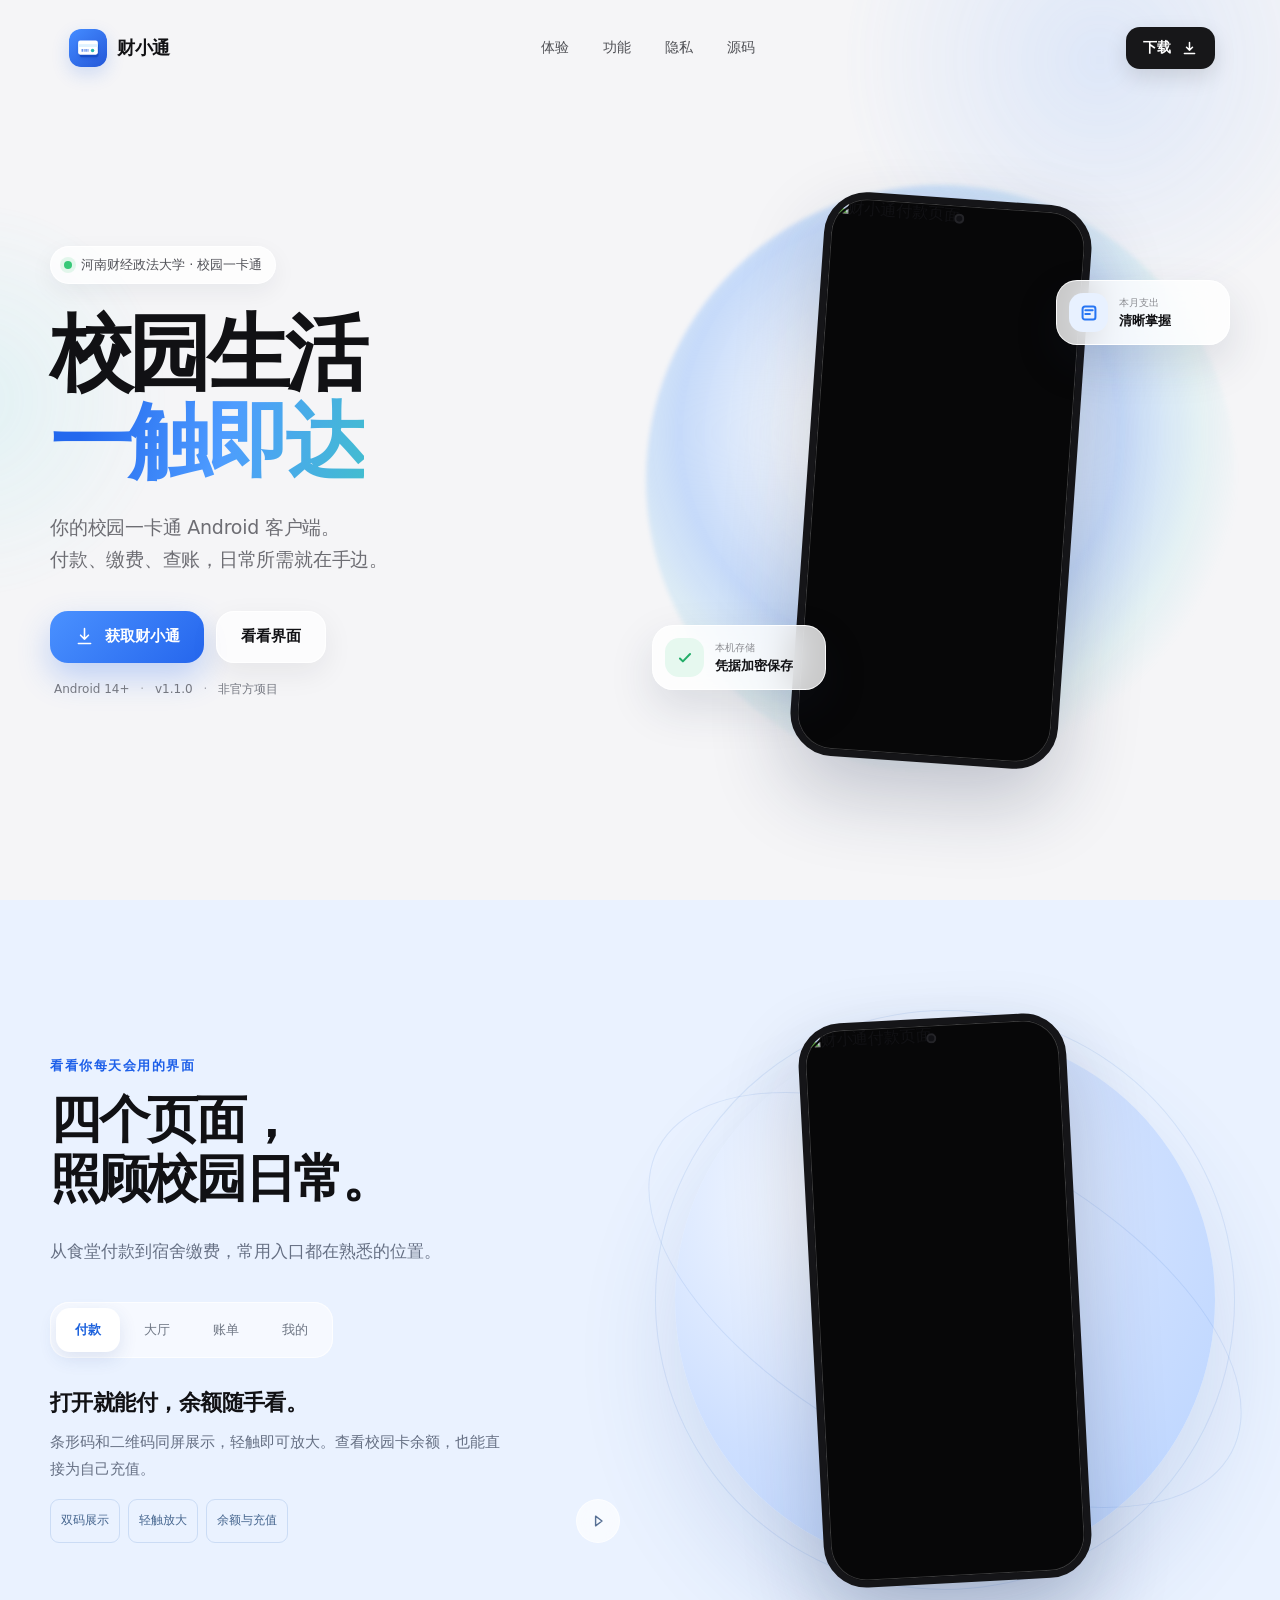
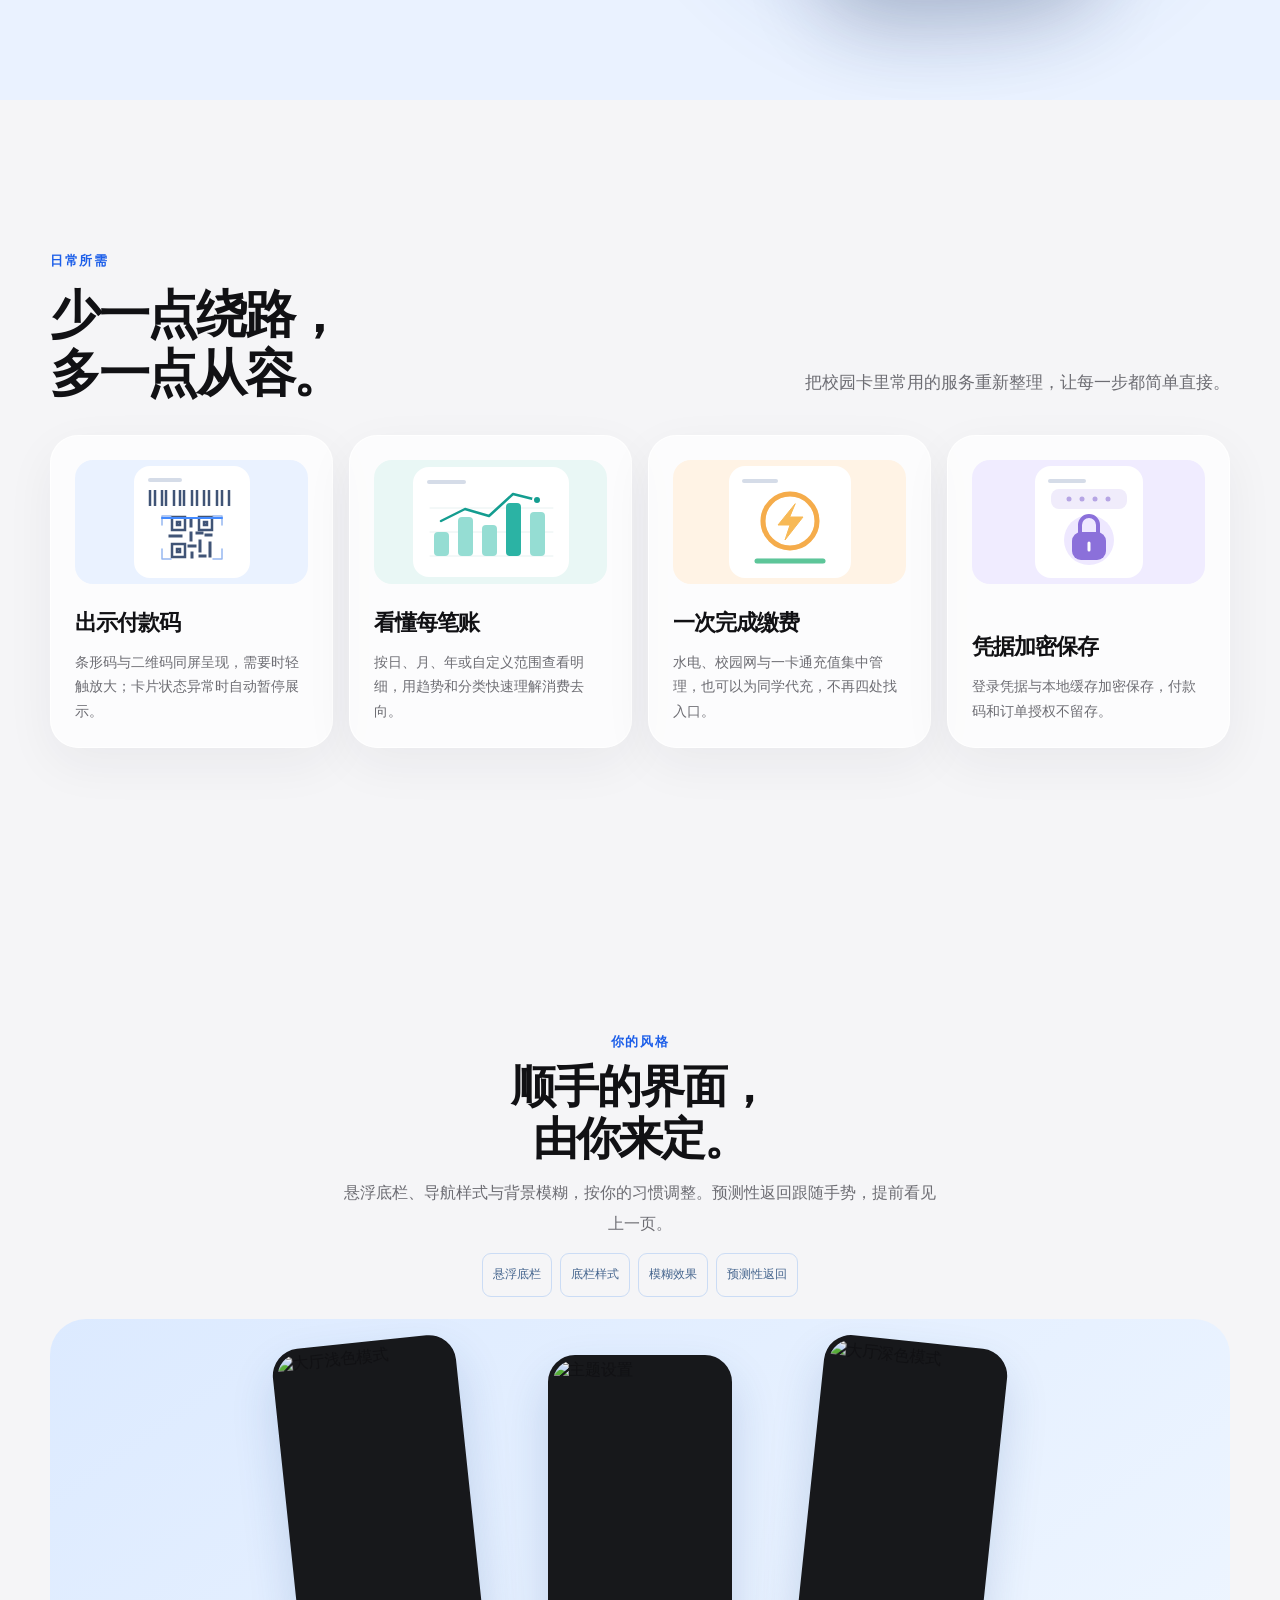
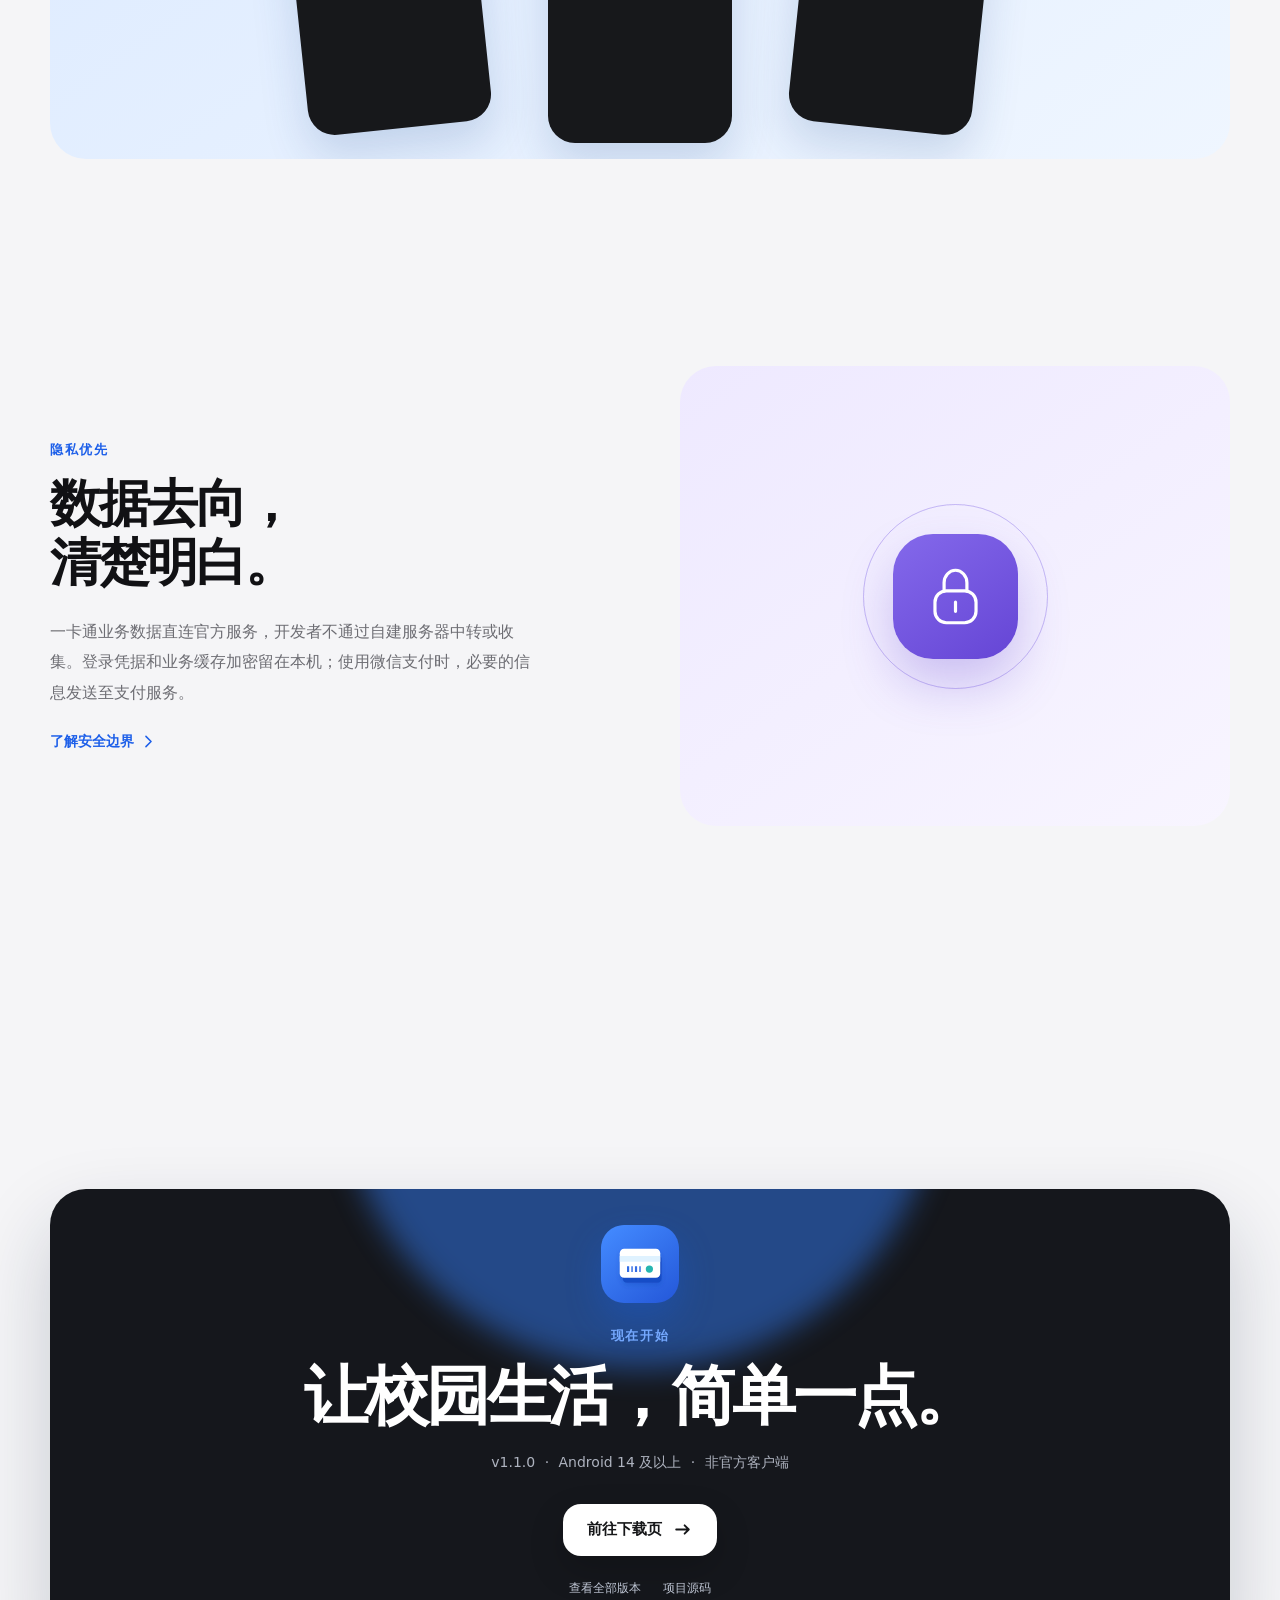
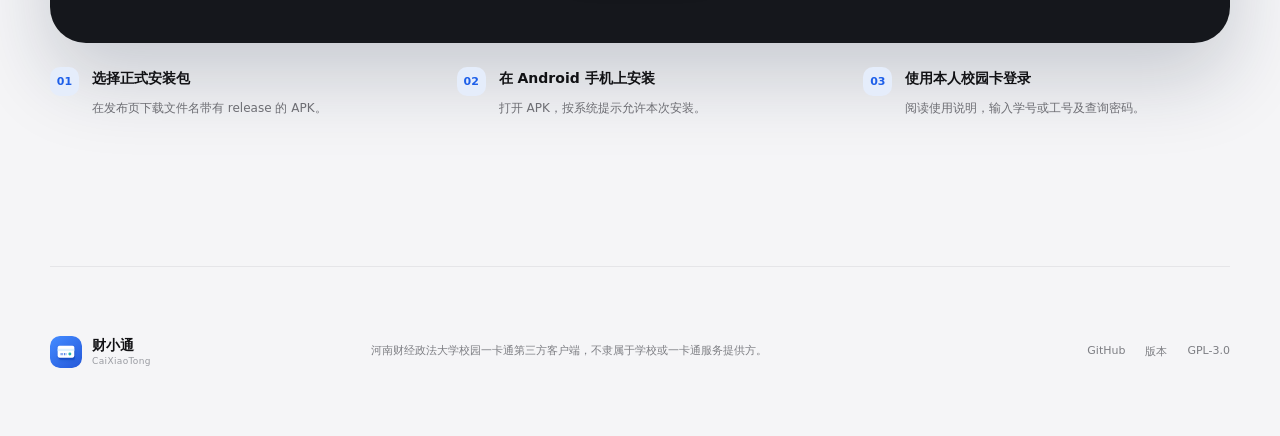
==== commit 86133b04: "feat(website): 添加桌面和手机分屏翻页" ====
--- a/index.html
+++ b/index.html
@@ -10,6 +10,7 @@
   <link rel="stylesheet" href="styles.css">
   <script src="script.js" defer></script>
   <script src="demo-player.js" defer></script>
+  <script src="section-pager.js" defer></script>
 </head>
 <body>
   <a class="skip-link" href="#main">跳到主要内容</a>
@@ -268,6 +269,7 @@
       </div>
     </section>
 
+    <div class="download-section">
     <section class="cta shell reveal" id="download" aria-labelledby="download-title">
       <div class="cta__glow" aria-hidden="true"></div>
       <img src="assets/logo.svg" width="78" height="78" alt="财小通图标">
@@ -288,6 +290,7 @@
       <div><span class="step-number">02</span><h3>在 Android 手机上安装</h3><p>打开 APK，按系统提示允许本次安装。</p></div>
       <div><span class="step-number">03</span><h3>使用本人校园卡登录</h3><p>阅读使用说明，输入学号或工号及查询密码。</p></div>
     </section>
+    </div>
   </main>
 
   <footer class="footer shell">
--- a/styles.css
+++ b/styles.css
@@ -339,7 +339,7 @@
 }
 
 @media (max-width: 760px) {
-  html { scroll-padding-top: 88px; }
+  html { scroll-padding-top: 84px; }
   .shell { width: min(calc(100% - 32px), 600px); }
   .nav { height: 62px; margin-top: 8px; padding: 0 10px 0 12px; gap: 8px; background: rgba(250,250,252,.9); border-color: rgba(255,255,255,.8); backdrop-filter: blur(20px); -webkit-backdrop-filter: blur(20px); }
   .site-header.is-scrolled .nav { height: 58px; }
@@ -487,6 +487,17 @@
   .getting-started { grid-template-columns: 1fr; gap: 24px; padding-top: 32px; padding-bottom: 40px; }
 }
 
+@media (max-width: 760px) and (min-height: 700px) {
+  .hero { min-height: 100svh; padding-top: 96px; gap: 12px; }
+  .hero__visual { padding: 8px 0 16px; }
+  .phone--hero { width: clamp(150px, calc((100svh - 490px) / 2.17), 210px); }
+  .showcase { min-height: calc(100svh - 84px); padding-block: 24px 20px; }
+  .showcase__inner { height: calc(100svh - 128px); grid-template-rows: auto auto minmax(230px, 1fr) auto; gap: 8px; }
+  .showcase__heading { margin-bottom: 0; }
+  .showcase__stage { height: 100%; min-height: 230px; }
+  .phone--showcase { width: clamp(102px, calc((100svh - 500px) / 2.17), 180px); }
+}
+
 @media (max-width: 430px) {
   .hero__actions { flex-direction: row; max-width: 340px; margin-inline: auto; }
   .hero__actions .button { min-height: 48px; padding: 0 16px; font-size: 14px; }
@@ -519,6 +530,31 @@
   .detail-row--theme .theme-preview--dark { width: min(120px, calc((100svh - 180px) / 2.17)); transform: translate(170px, -8px) rotate(6deg); }
 }
 
+@media (min-width: 1101px) and (min-height: 700px) and (hover: hover) and (pointer: fine) {
+  .hero { min-height: 100svh; padding-block: 100px 40px; }
+  .hero__visual { height: clamp(420px, calc(100svh - 160px), 580px); }
+  .phone--hero { width: min(268px, calc((100svh - 200px) / 2.17)); }
+  .showcase { padding: 28px 0; min-height: calc(100svh - 100px); display: grid; align-items: center; }
+  .showcase__inner { min-height: 0; }
+  .showcase__stage { height: clamp(380px, calc(100svh - 180px), 620px); }
+  .phone--showcase { width: min(268px, calc((100svh - 220px) / 2.17)); }
+  .section-heading h2, .showcase h2, .detail-row h2 { font-size: clamp(38px, 4vw, 56px); }
+  #features { min-height: calc(100svh - 100px); padding-block: 36px; display: flex; flex-direction: column; justify-content: center; }
+  #features .section-heading { margin-bottom: 32px; }
+  .detail-row--reverse { min-height: calc(100svh - 100px); }
+  .download-section { min-height: calc(100svh - 100px); display: flex; flex-direction: column; justify-content: center; padding-block: 24px; }
+  .download-section .cta { margin-top: 0; padding-block: 36px; }
+  .download-section .getting-started { padding-block: 24px; }
+  .detail-row--theme { --theme-phone-width: min(220px, calc((100svh - 500px) / 2.17)); min-height: calc(100svh - 100px); padding-block: 24px; gap: 22px; justify-content: center; }
+  .detail-row--theme .detail-row__copy h2 { margin-top: 10px; font-size: clamp(36px, 3.5vw, 48px); }
+  .detail-row--theme .detail-row__copy p { margin-top: 14px; }
+  .detail-row--theme .theme-points { margin-top: 14px; }
+  .detail-row--theme .detail-row__visual--theme { height: clamp(260px, calc(100svh - 460px), 560px); }
+  .detail-row--theme .theme-preview { width: var(--theme-phone-width); }
+  .detail-row--theme .theme-preview--light { transform: translate(calc(var(--theme-phone-width) * -1.4), -4px) rotate(-6deg); }
+  .detail-row--theme .theme-preview--dark { transform: translate(calc(var(--theme-phone-width) * 1.4), -4px) rotate(6deg); }
+}
+
 @media (prefers-reduced-motion: reduce) {
   html { scroll-behavior: auto; scroll-snap-type: none; }
   *, *::before, *::after { animation-duration: .01ms !important; animation-iteration-count: 1 !important; transition-duration: .01ms !important; }
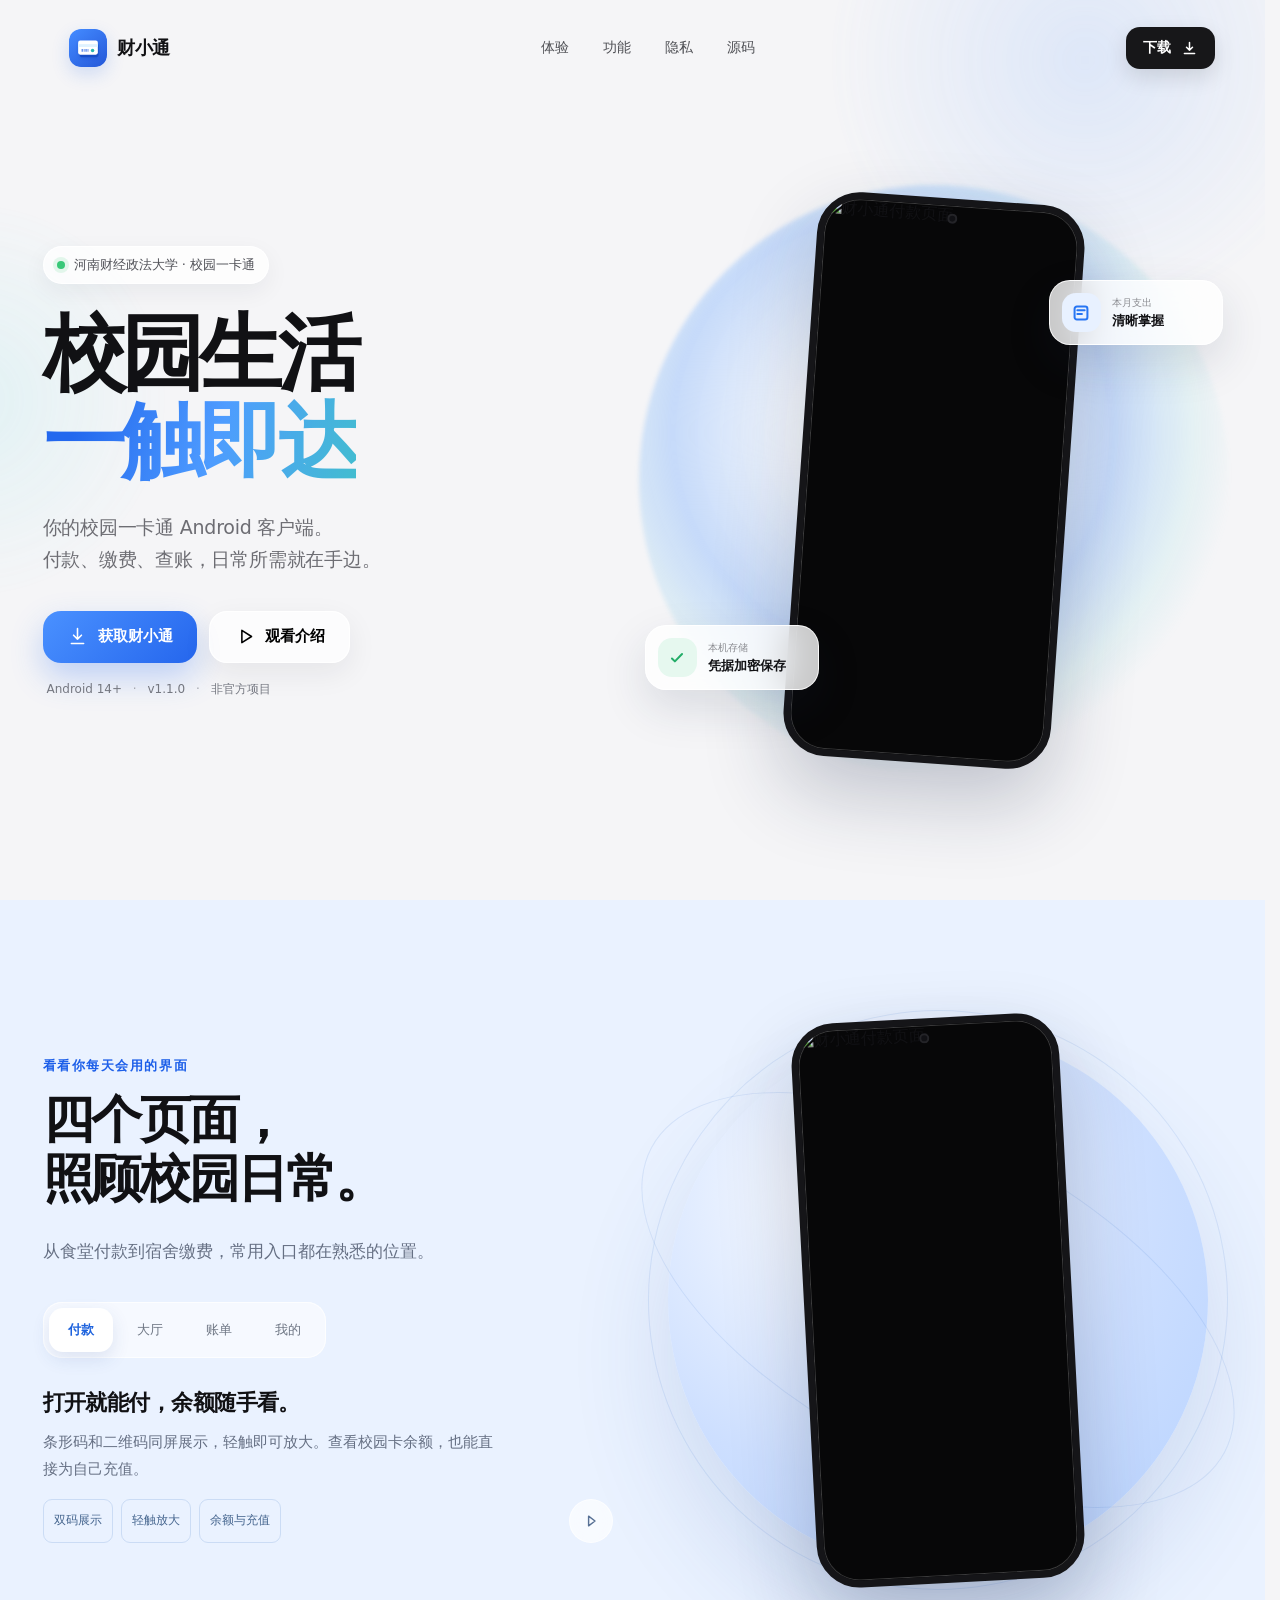
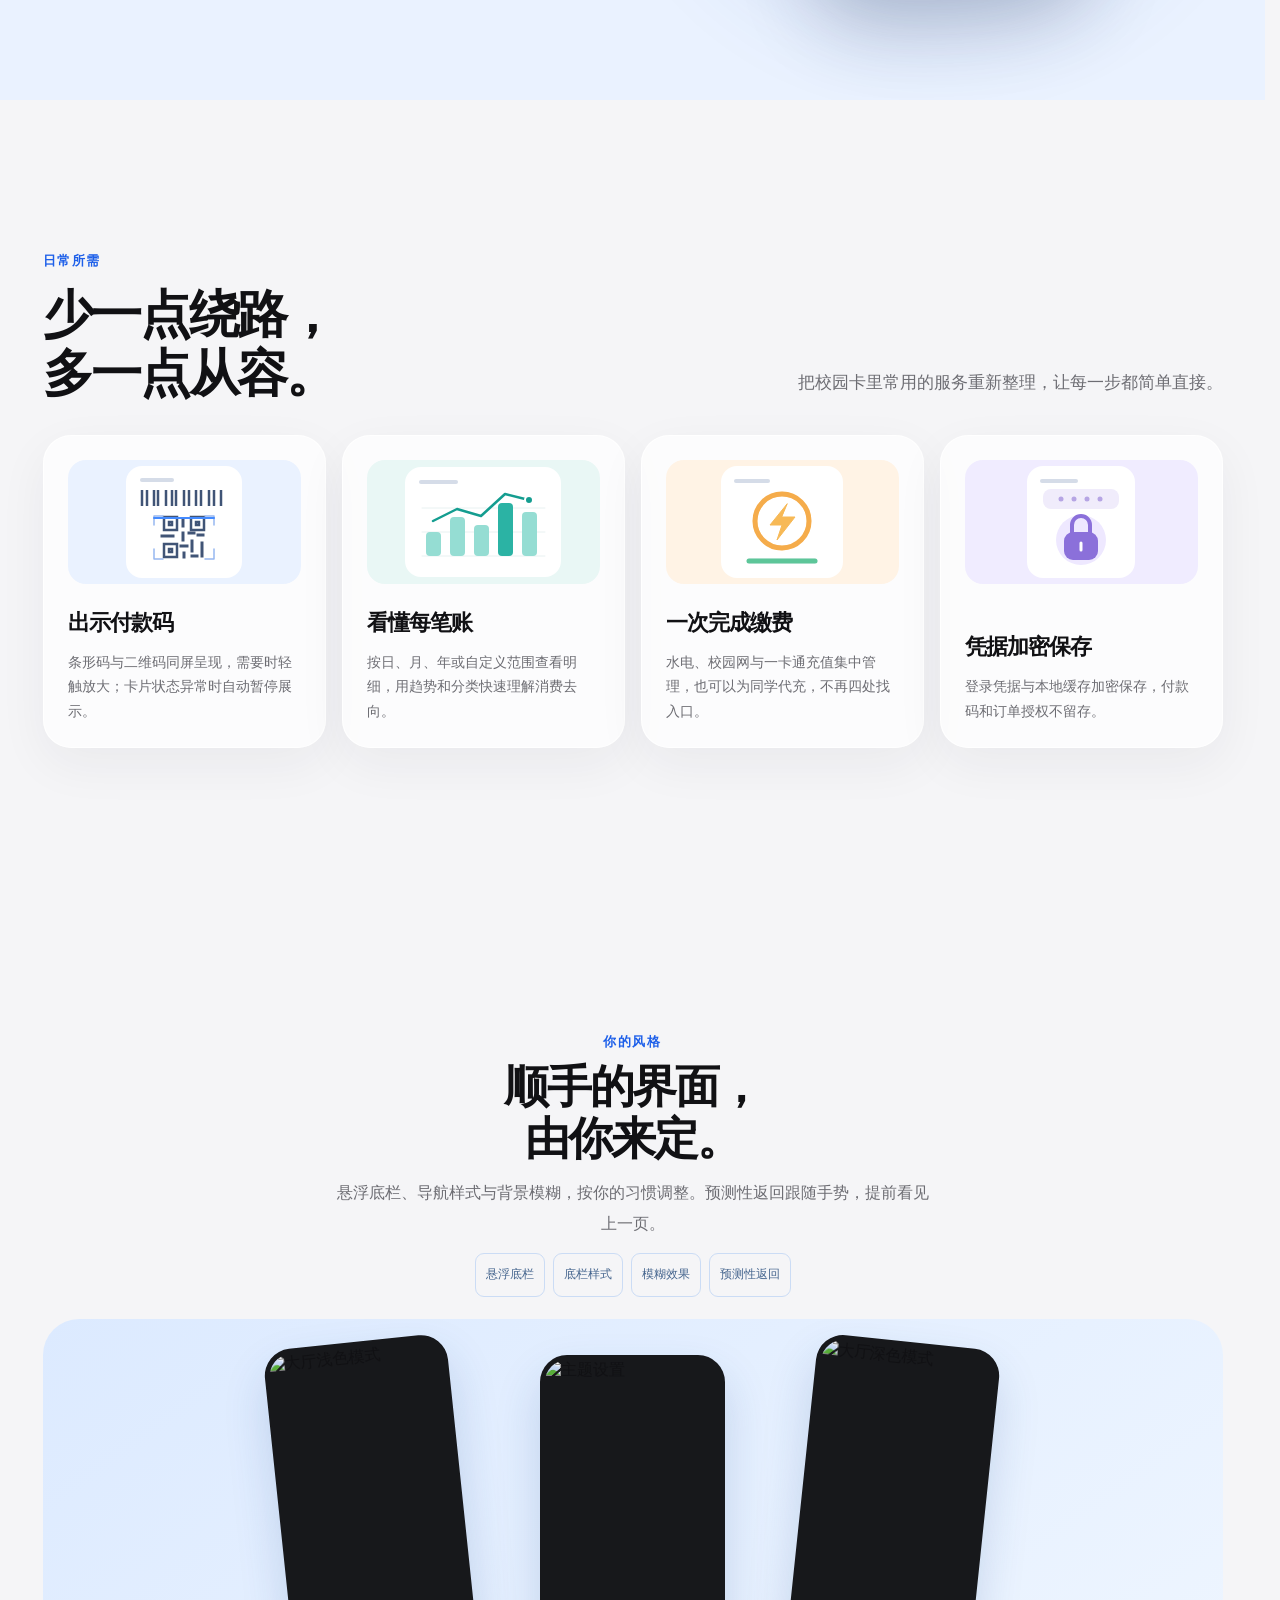
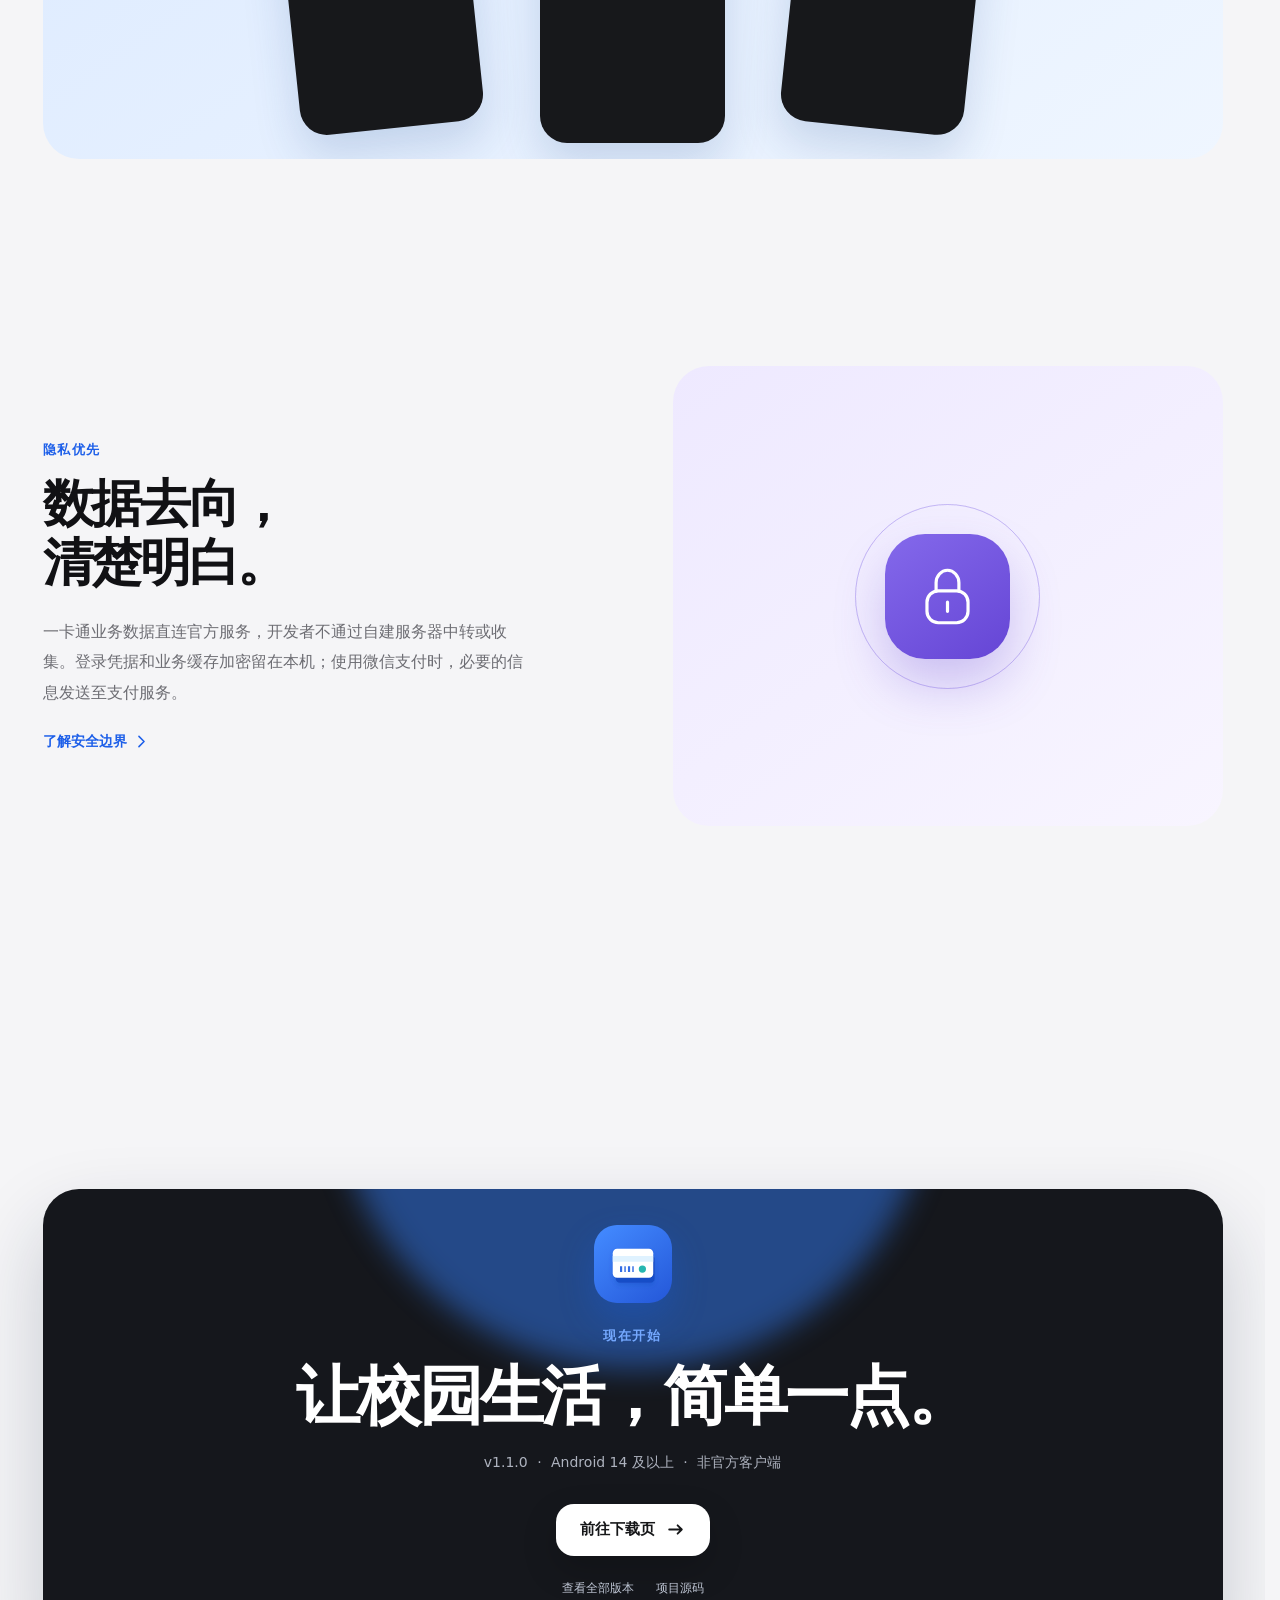
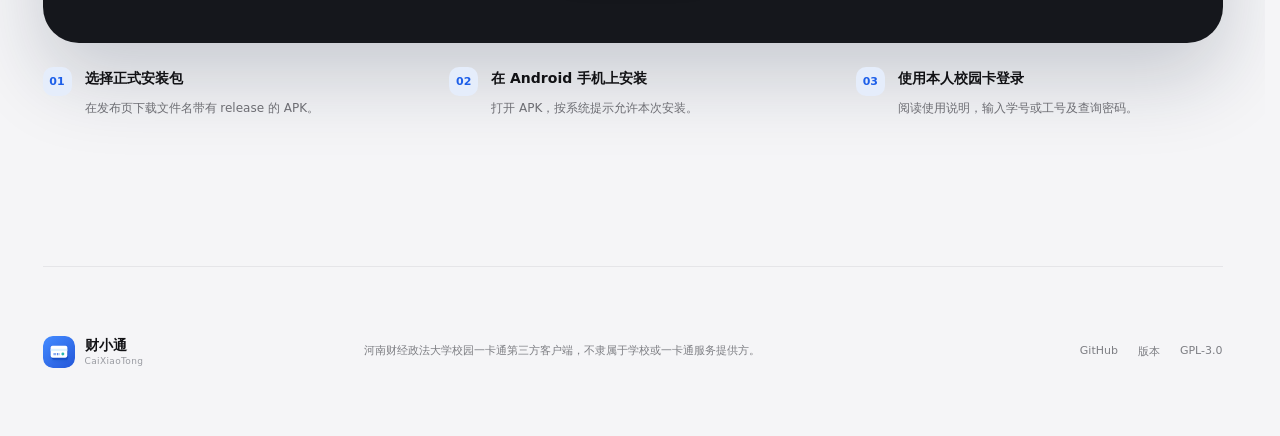
==== commit 11e19049: "feat(website): 添加推广介绍视频播放入口" ====
--- a/index.html
+++ b/index.html
@@ -10,6 +10,7 @@
   <link rel="stylesheet" href="styles.css">
   <script src="script.js" defer></script>
   <script src="demo-player.js" defer></script>
+  <script src="promo-player.js" defer></script>
   <script src="section-pager.js" defer></script>
 </head>
 <body>
@@ -59,7 +60,10 @@
             <svg viewBox="0 0 24 24" aria-hidden="true"><path d="M12 3v12m0 0 4.5-4.5M12 15l-4.5-4.5M5 20h14"/></svg>
             获取财小通
           </a>
-          <a class="button button--ghost" href="#experience">看看界面</a>
+          <button class="button button--ghost" type="button" data-promo-open aria-haspopup="dialog" aria-controls="promo-dialog">
+            <svg viewBox="0 0 24 24" aria-hidden="true"><path d="m9 5 11 7-11 7z"/></svg>
+            观看介绍
+          </button>
         </div>
         <p class="hero__meta reveal reveal--delay-4">Android 14+ <span>·</span> v1.1.0 <span>·</span> 非官方项目</p>
       </div>
@@ -305,5 +309,11 @@
       <a href="https://github.com/Mercury000/HUEL-yktwx/blob/main/LICENSE">GPL-3.0</a>
     </div>
   </footer>
+  <dialog class="promo-dialog" id="promo-dialog" aria-label="财小通介绍视频">
+    <button class="promo-dialog__close" type="button" data-promo-close aria-label="关闭视频" autofocus>
+      <svg viewBox="0 0 24 24" aria-hidden="true"><path d="m6 6 12 12M18 6 6 18"/></svg>
+    </button>
+    <video class="promo-dialog__video" data-promo-video data-src="assets/promo/intro.mp4" data-poster="assets/promo/intro.webp" controls playsinline preload="none" width="1920" height="1080" aria-label="财小通推广介绍"></video>
+  </dialog>
 </body>
 </html>
--- a/styles.css
+++ b/styles.css
@@ -13,7 +13,7 @@
 }
 
 * { box-sizing: border-box; }
-html { scroll-behavior: smooth; scroll-padding-top: 100px; overflow-x: clip; }
+html { scroll-behavior: smooth; scroll-padding-top: 100px; overflow-x: clip; scrollbar-gutter: stable; }
 body {
   margin: 0;
   min-width: 320px;
@@ -114,8 +114,17 @@
 .hero h1 span { background: linear-gradient(105deg, #2368ee 12%, #4e9cff 55%, #42bdcf); background-clip: text; -webkit-background-clip: text; color: transparent; }
 .hero__lead { max-width: 490px; margin: 0; color: var(--muted); font-size: 19px; line-height: 1.7; letter-spacing: -.012em; }
 .hero__actions { display: flex; gap: 12px; margin-top: 35px; }
+.hero__actions button { font-family: inherit; cursor: pointer; }
 .hero__meta { margin: 18px 0 0 4px; color: #747780; font-size: 12px; }
 .hero__meta span { margin: 0 7px; color: #a2a5ad; }
+
+html.is-promo-open, html.is-promo-open body { overflow: hidden; }
+.promo-dialog { width: min(1080px, calc(100% - 32px), calc((100dvh - 120px) * 16 / 9)); max-width: none; max-height: calc(100dvh - 120px); margin: auto; padding: 0; border: 0; border-radius: 20px; background: #111114; color: #fff; overflow: visible; box-shadow: 0 30px 100px #0005; }
+.promo-dialog::backdrop { background: #101522cc; backdrop-filter: blur(10px); -webkit-backdrop-filter: blur(10px); }
+.promo-dialog__video { display: block; width: 100%; height: auto; max-height: calc(100dvh - 120px); aspect-ratio: 16 / 9; object-fit: contain; border-radius: inherit; background: #111114; }
+.promo-dialog__close { position: absolute; top: -54px; right: 0; display: grid; place-items: center; width: 44px; height: 44px; padding: 0; border: 1px solid #ffffff55; border-radius: 50%; background: #ffffff18; color: #fff; cursor: pointer; }
+.promo-dialog__close:hover { background: #ffffff30; }
+.promo-dialog__close svg { width: 22px; height: 22px; }
 
 .hero__visual { position: relative; height: 580px; display: grid; place-items: center; perspective: 1200px; }
 .halo { position: absolute; width: 590px; height: 590px; border-radius: 50%; background: radial-gradient(circle at 43% 42%, rgba(255,255,255,.95) 0 16%, rgba(111,169,255,.35) 46%, rgba(101,211,221,.12) 62%, transparent 72%); filter: blur(2px); animation: halo-breathe 6s ease-in-out infinite; }
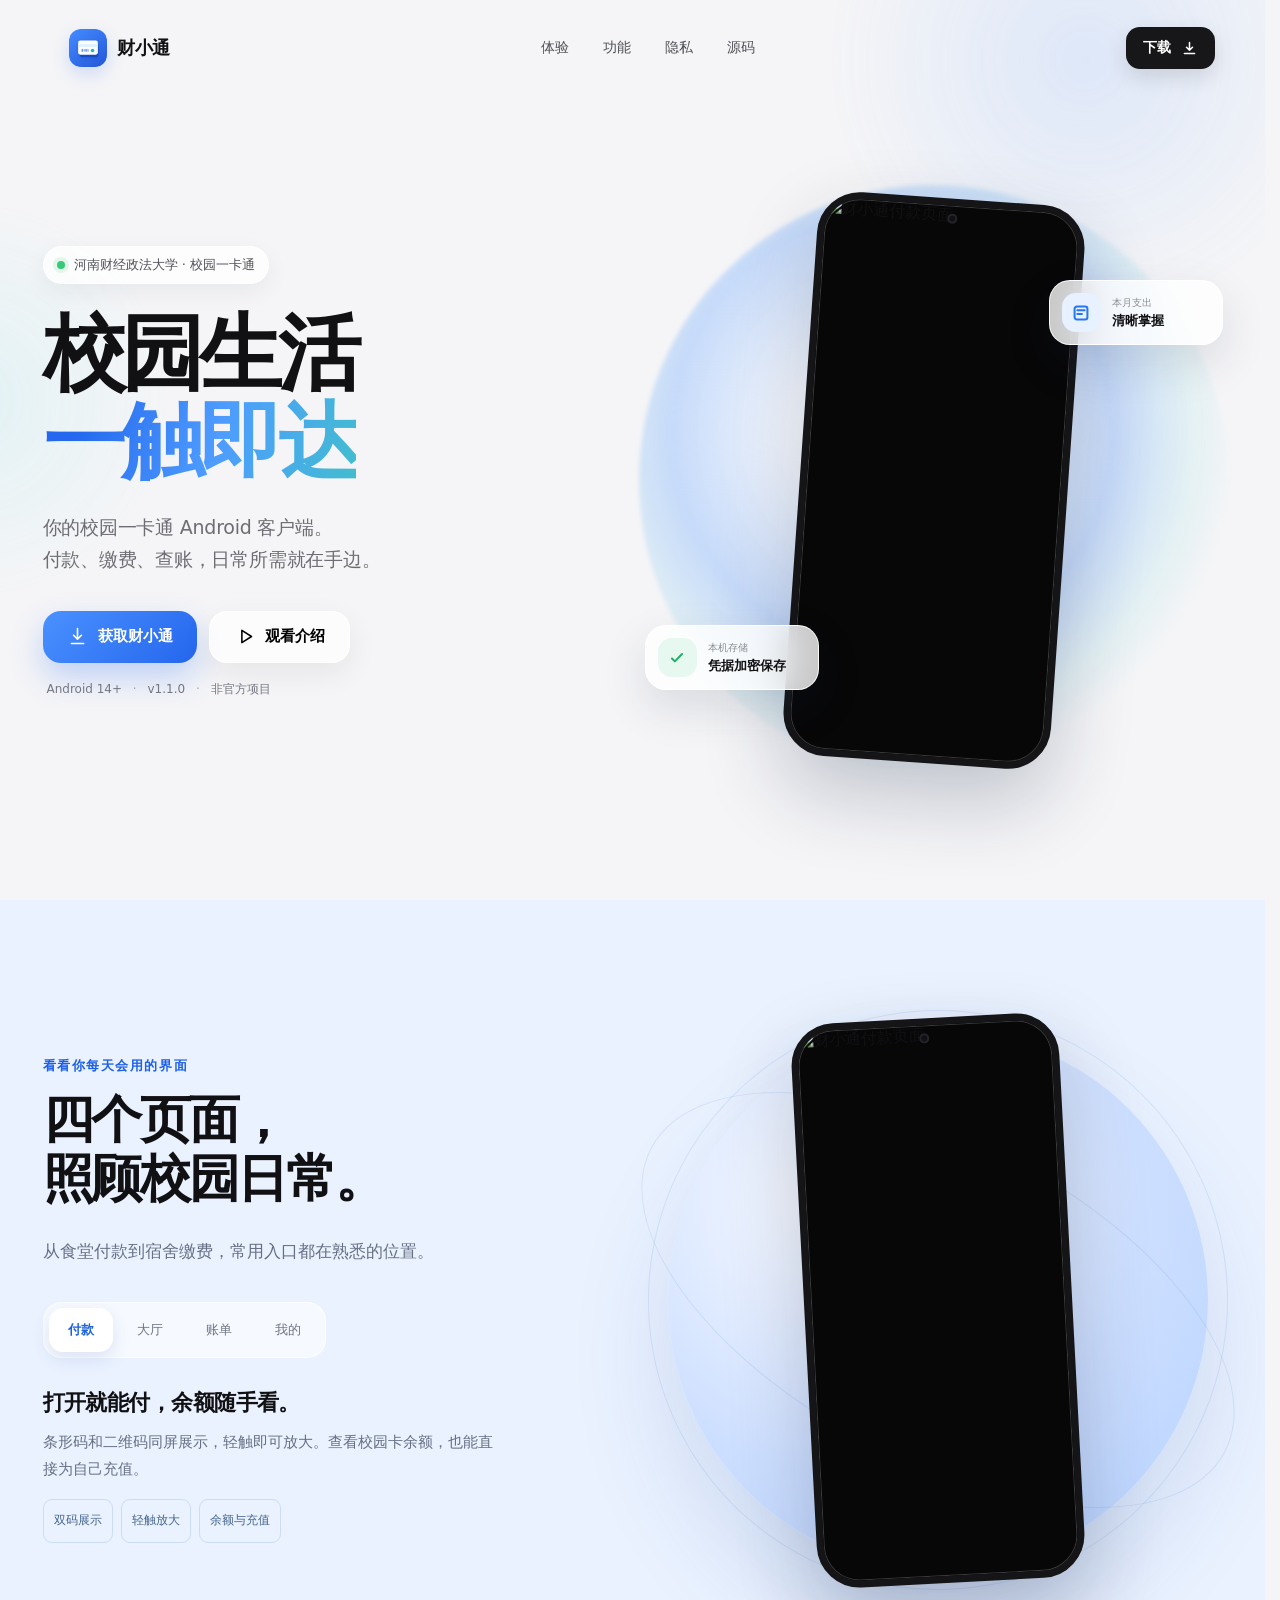
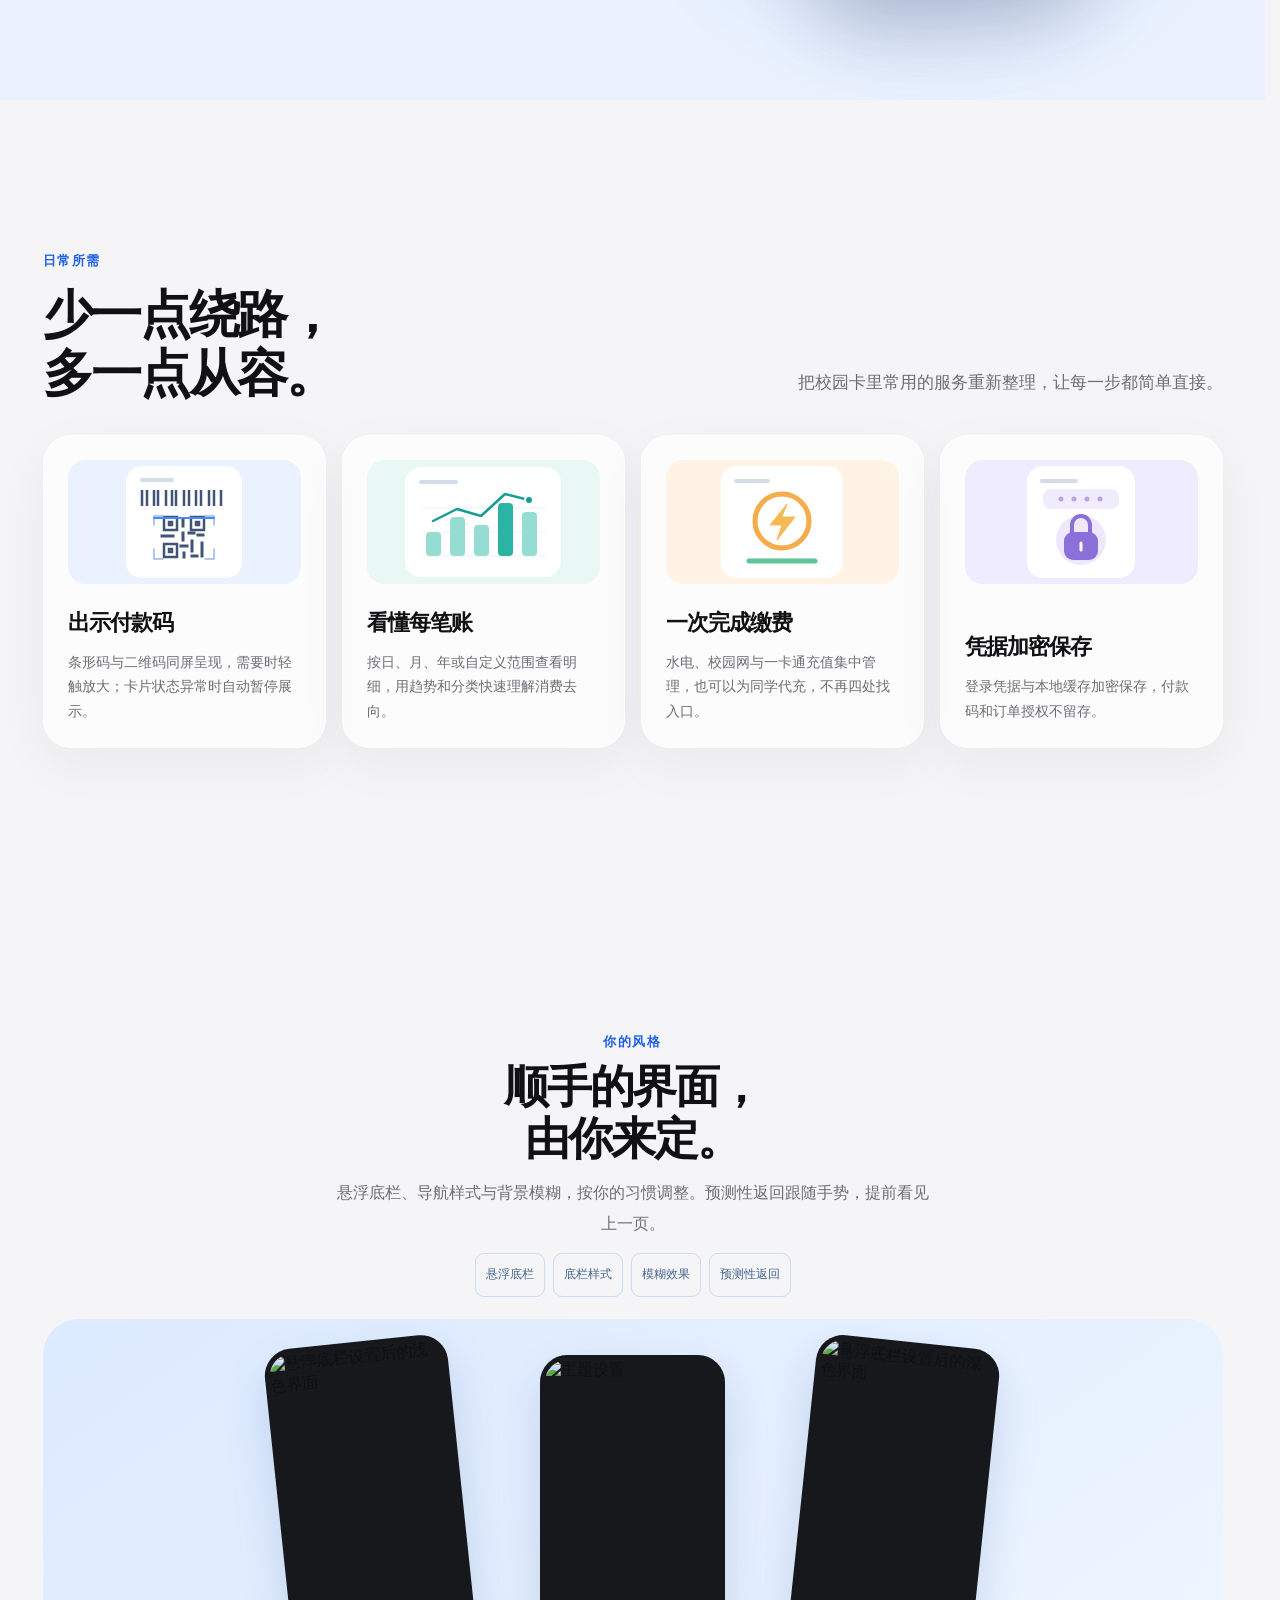
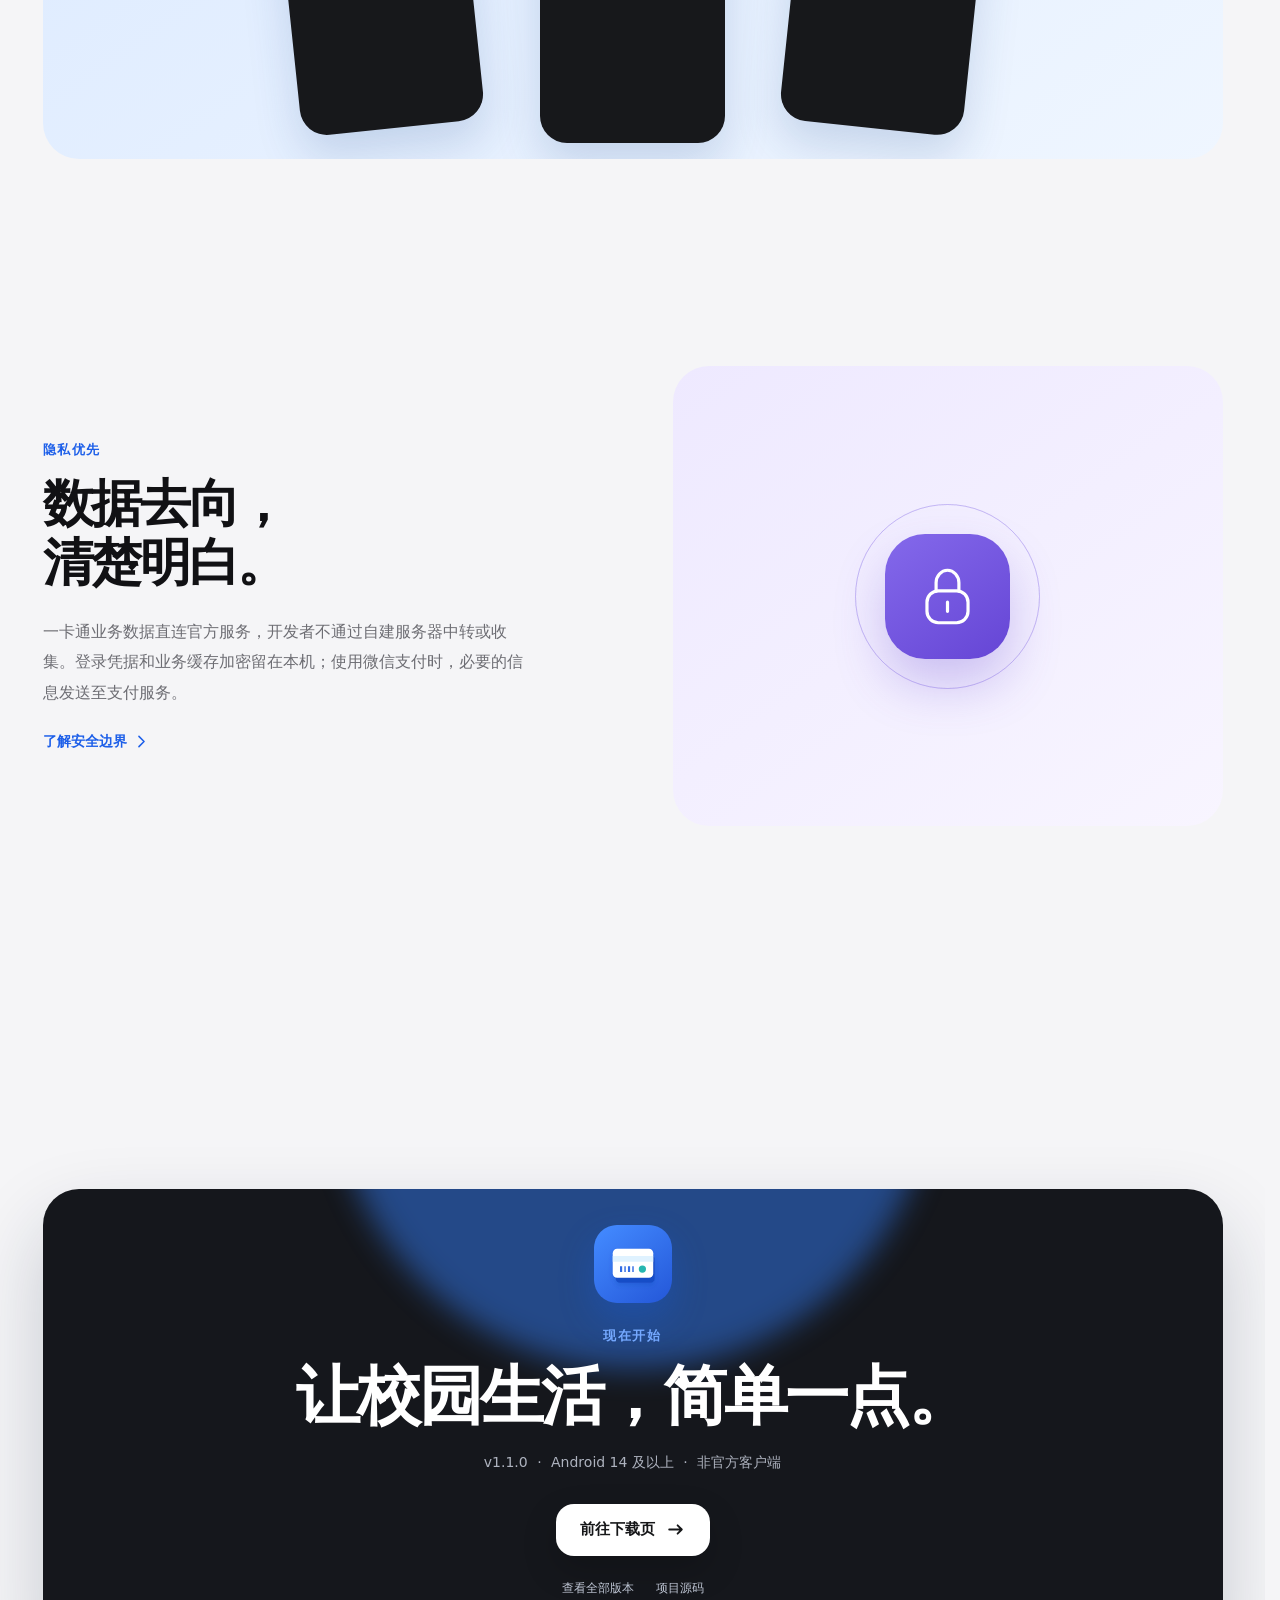
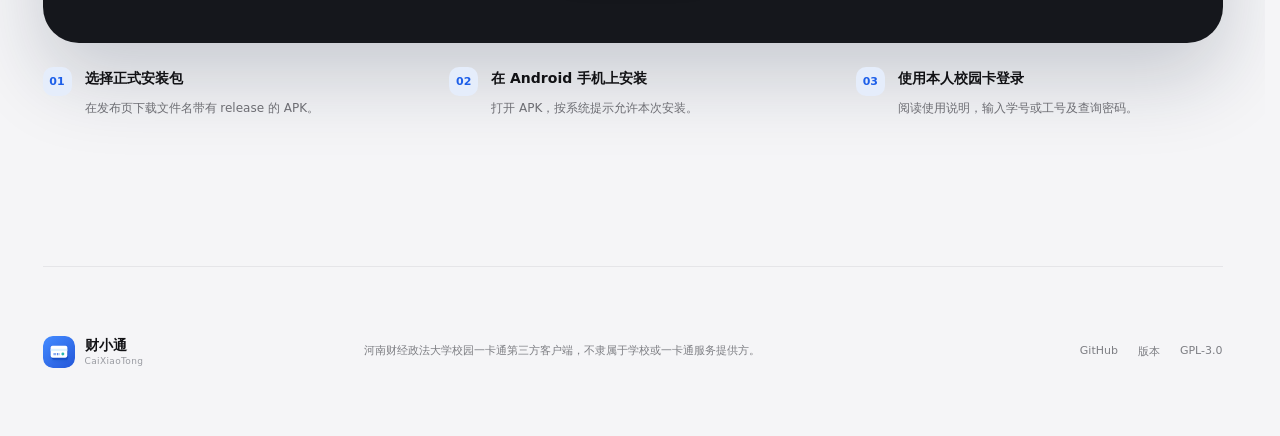
==== commit 9b9ec326: "perf(website): 改用静态界面并按需播放短演示" ====
--- a/index.html
+++ b/index.html
@@ -109,7 +109,7 @@
             <p data-screen-description>条形码和二维码同屏展示，轻触即可放大。查看校园卡余额，也能直接为自己充值。</p>
             <div class="showcase-actions">
               <ul class="screen-points" data-screen-points><li>双码展示</li><li>轻触放大</li><li>余额与充值</li></ul>
-              <button type="button" class="demo-control" data-demo-play aria-label="播放演示" title="播放演示">
+              <button type="button" class="demo-control" data-demo-play aria-label="播放演示" title="播放演示" hidden>
                 <svg viewBox="0 0 20 20" aria-hidden="true"><path d="m7 4 8 6-8 6z"/></svg>
               </button>
             </div>
@@ -234,10 +234,10 @@
       <div class="detail-row detail-row--theme reveal" id="theme">
         <div class="detail-row__visual detail-row__visual--theme">
           <figure class="theme-preview theme-preview--dark">
-            <img data-theme-effect="dark" src="assets/hall-dark.webp" srcset="assets/hall-dark.webp 480w, assets/hall-dark@2x.webp 960w" sizes="(max-width: 760px) 160px, 200px" width="480" height="1041" loading="lazy" decoding="async" alt="大厅深色模式">
+            <img data-theme-effect="dark" src="assets/demos/effect-floating-dark.webp" width="576" height="1248" loading="lazy" decoding="async" alt="悬浮底栏设置后的深色界面">
           </figure>
           <figure class="theme-preview theme-preview--light">
-            <img data-theme-effect="light" src="assets/hall-light.webp" srcset="assets/hall-light.webp 480w, assets/hall-light@2x.webp 960w" sizes="(max-width: 760px) 160px, 200px" width="480" height="1041" loading="lazy" decoding="async" alt="大厅浅色模式">
+            <img data-theme-effect="light" src="assets/demos/effect-floating-light.webp" width="576" height="1248" loading="lazy" decoding="async" alt="悬浮底栏设置后的浅色界面">
           </figure>
           <figure class="theme-preview theme-preview--settings">
             <img data-theme-image src="assets/demos/settings-floating.webp" width="576" height="1248" loading="lazy" decoding="async" alt="主题设置">
--- a/styles.css
+++ b/styles.css
@@ -133,8 +133,7 @@
 .phone__speaker { position: absolute; top: 8px; left: 50%; z-index: 5; width: 10px; height: 10px; transform: translateX(-50%); border-radius: 50%; background: #111115; box-shadow: inset 0 0 0 2px #242428; }
 .phone img { width: 100%; height: auto; aspect-ratio: 411 / 891; object-fit: contain; }
 .phone video { display: block; width: 100%; height: auto; aspect-ratio: 411 / 891; object-fit: contain; background: #f6f6f6; }
-.phone .screen-entering { position: absolute; inset: 0; width: 100%; height: 100%; }
-.screen-exiting { pointer-events: none; }
+.phone .screen-overlay { position: absolute; inset: 0; width: 100%; height: 100%; pointer-events: none; }
 .phone__shine { position: absolute; inset: -15% 35% -15% -40%; z-index: 4; background: linear-gradient(105deg, transparent 35%, rgba(255,255,255,.12), transparent 62%); transform: translateX(-120%); animation: screen-shine 7s ease-in-out infinite 1.5s; pointer-events: none; }
 .phone--hero { z-index: 2; width: 266px; height: auto; transform: rotate(4deg); transition: transform .35s var(--ease); }
 @media (hover: hover) and (pointer: fine) {
@@ -221,6 +220,7 @@
 .showcase { overflow: hidden; padding: 72px 0; background: #eaf2ff; }
 .showcase__inner { display: grid; grid-template-columns: 1fr 1fr; gap: 40px; align-items: center; min-height: 620px; }
 .showcase__copy { position: relative; z-index: 2; }
+.showcase__heading, .showcase-tabs, .showcase-description { position: relative; z-index: 2; }
 .showcase__copy p { max-width: 450px; margin: 28px 0 35px; color: #667084; font-size: 17px; line-height: 1.8; }
 .showcase-tabs { width: fit-content; display: flex; gap: 5px; padding: 6px; border-radius: 19px; background: rgba(255,255,255,.6); box-shadow: inset 0 0 0 1px rgba(255,255,255,.8); }
 .showcase-tab { position: relative; min-width: 64px; height: 41px; padding: 0 14px; border: 0; border-radius: 14px; background: transparent; color: #6e7684; font: inherit; font-size: 13px; cursor: pointer; transition: background .35s var(--ease), color .35s, box-shadow .35s, transform .25s var(--spring); }
@@ -249,8 +249,9 @@
 .theme-points { margin-top: 22px; }
 .theme-controls { position: absolute; right: 18px; bottom: 18px; z-index: 4; }
 [hidden] { display: none !important; }
-.showcase__stage { position: relative; height: 620px; display: grid; place-items: center; }
+.showcase__stage { position: relative; z-index: 0; height: 620px; display: grid; place-items: center; }
 .showcase__stage::before { content: ""; position: absolute; width: 540px; height: 540px; border-radius: 50%; background: radial-gradient(circle at 35% 30%, #fff, #cddfff 55%, #b5d1ff 100%); box-shadow: 0 55px 100px rgba(47,94,169,.16); }
+.halo, .float-chip, .showcase__stage::before, .stage-orbit { pointer-events: none; }
 .phone--showcase { z-index: 3; width: 268px; height: auto; transform: rotate(-3deg); }
 .stage-orbit { position: absolute; z-index: 1; border: 1px solid rgba(44,102,201,.11); border-radius: 50%; }
 .stage-orbit--one { width: 650px; height: 320px; transform: rotate(28deg); }
@@ -264,6 +265,7 @@
 .detail-row__visual--theme { background: linear-gradient(145deg, #dceaff, #eff6ff); }
 .theme-preview { position: absolute; width: 190px; margin: 0; padding: 5px; border-radius: 27px; background: #17181b; box-shadow: 0 22px 45px rgba(33,76,143,.18); }
 .theme-preview img { width: 100%; height: auto; border-radius: 22px; }
+.theme-preview .screen-overlay { position: absolute; inset: 5px; width: calc(100% - 10px); height: calc(100% - 10px); border-radius: 22px; pointer-events: none; }
 .theme-preview--dark { transform: translate(100px, -12px) rotate(7deg); }
 .theme-preview--light { transform: translate(-95px, 12px) rotate(-7deg); }
 .detail-row--theme { display: flex; flex-direction: column-reverse; gap: 36px; }
@@ -468,6 +470,7 @@
   .theme-preview { width: clamp(140px, 40vw, 175px); padding: 4px; border-radius: 22px; }
   .theme-preview img { border-radius: 18px; }
   .theme-preview video { border-radius: 18px; }
+  .detail-row--theme .theme-preview .screen-overlay { inset: 3px; width: calc(100% - 6px); height: calc(100% - 6px); border-radius: 17px; }
   .theme-points { justify-content: center; }
   .theme-preview--dark { transform: translate(clamp(51px, 16vw, 70px), -6px) rotate(6deg); }
   .theme-preview--light { transform: translate(clamp(-70px, -16vw, -51px), 6px) rotate(-6deg); }
@@ -501,7 +504,7 @@
   .hero__visual { padding: 8px 0 16px; }
   .phone--hero { width: clamp(150px, calc((100svh - 490px) / 2.17), 210px); }
   .showcase { min-height: calc(100svh - 84px); padding-block: 24px 20px; }
-  .showcase__inner { height: calc(100svh - 128px); grid-template-rows: auto auto minmax(230px, 1fr) auto; gap: 8px; }
+  .showcase__inner { min-height: calc(100svh - 128px); grid-template-rows: auto auto minmax(230px, 1fr) auto; gap: 8px; }
   .showcase__heading { margin-bottom: 0; }
   .showcase__stage { height: 100%; min-height: 230px; }
   .phone--showcase { width: clamp(102px, calc((100svh - 500px) / 2.17), 180px); }
@@ -533,10 +536,12 @@
   .showcase-actions { gap: 6px; }
   .showcase-actions .screen-points { flex-wrap: wrap; gap: 5px; }
   .showcase-actions .screen-point { font-size: 11px; padding-inline: 6px; }
-  .detail-row--theme .detail-row__visual--theme { height: calc(100svh - 130px); min-height: 210px; }
-  .detail-row--theme .theme-preview { width: min(140px, calc((100svh - 165px) / 2.17)); }
-  .detail-row--theme .theme-preview--light { width: min(120px, calc((100svh - 180px) / 2.17)); transform: translate(-170px, -8px) rotate(-6deg); }
-  .detail-row--theme .theme-preview--dark { width: min(120px, calc((100svh - 180px) / 2.17)); transform: translate(170px, -8px) rotate(6deg); }
+  .detail-row--theme { gap: 12px; }
+  .detail-row--theme .detail-row__visual--theme { height: calc(100svh - 170px); min-height: 170px; }
+  .detail-row--theme .theme-preview { width: clamp(80px, calc((100svh - 185px) / 2.17), 140px); }
+  .detail-row--theme .theme-preview--settings { transform: none; }
+  .detail-row--theme .theme-preview--light { width: clamp(70px, calc((100svh - 200px) / 2.17), 120px); transform: translate(-170px, -8px) rotate(-6deg); }
+  .detail-row--theme .theme-preview--dark { width: clamp(70px, calc((100svh - 200px) / 2.17), 120px); transform: translate(170px, -8px) rotate(6deg); }
 }
 
 @media (min-width: 1101px) and (min-height: 700px) and (hover: hover) and (pointer: fine) {
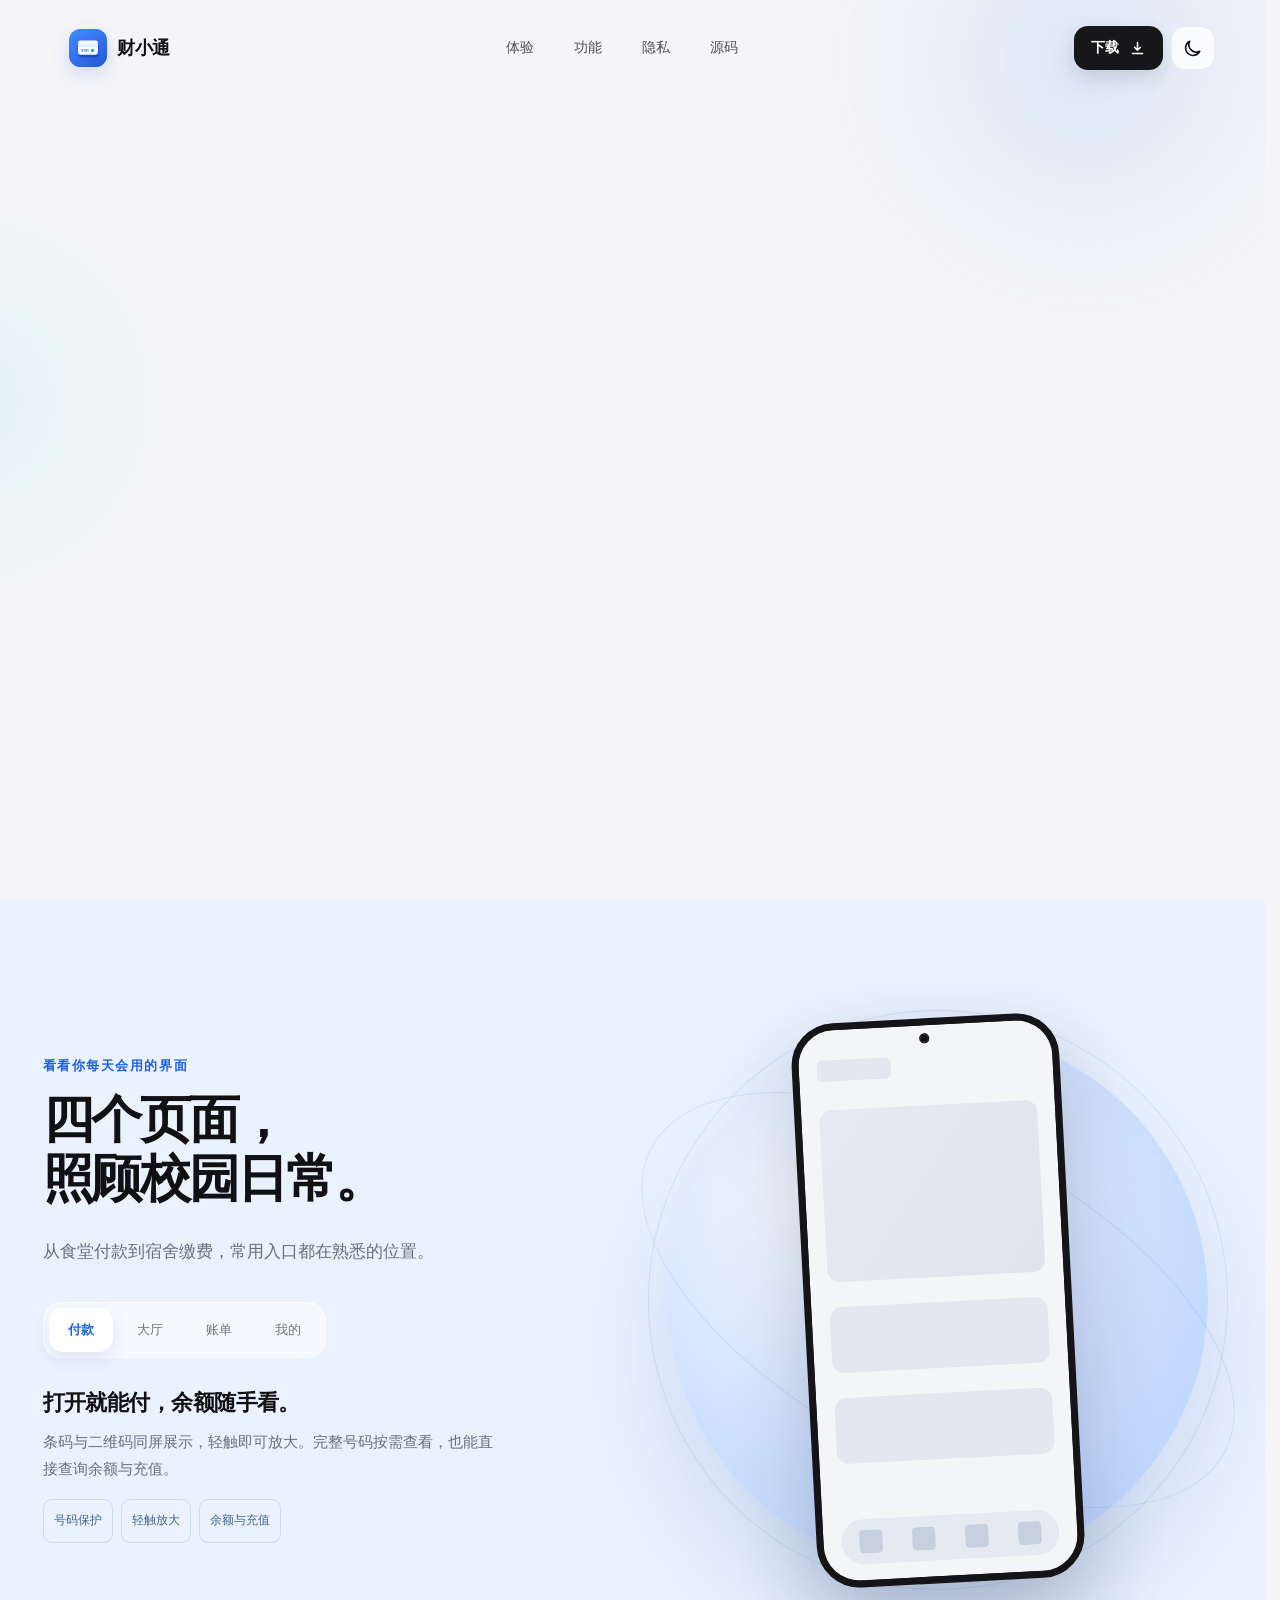
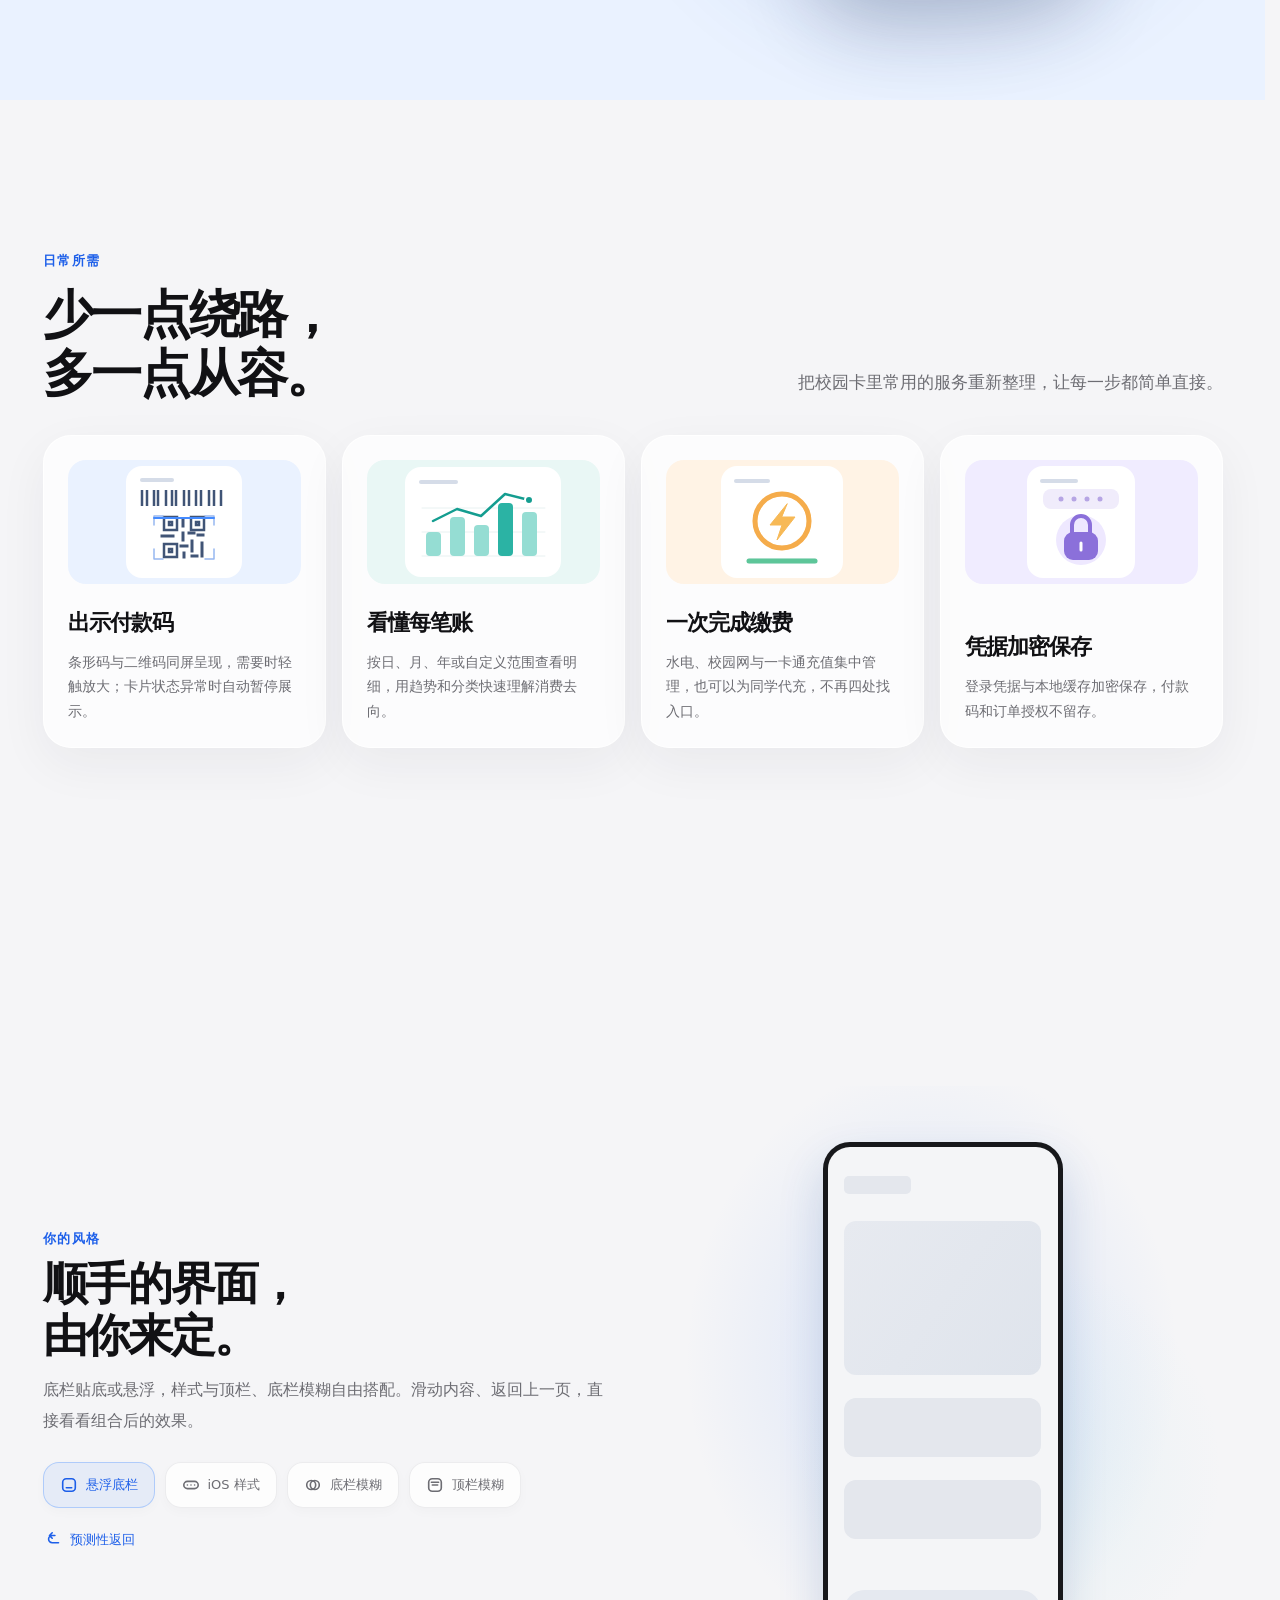
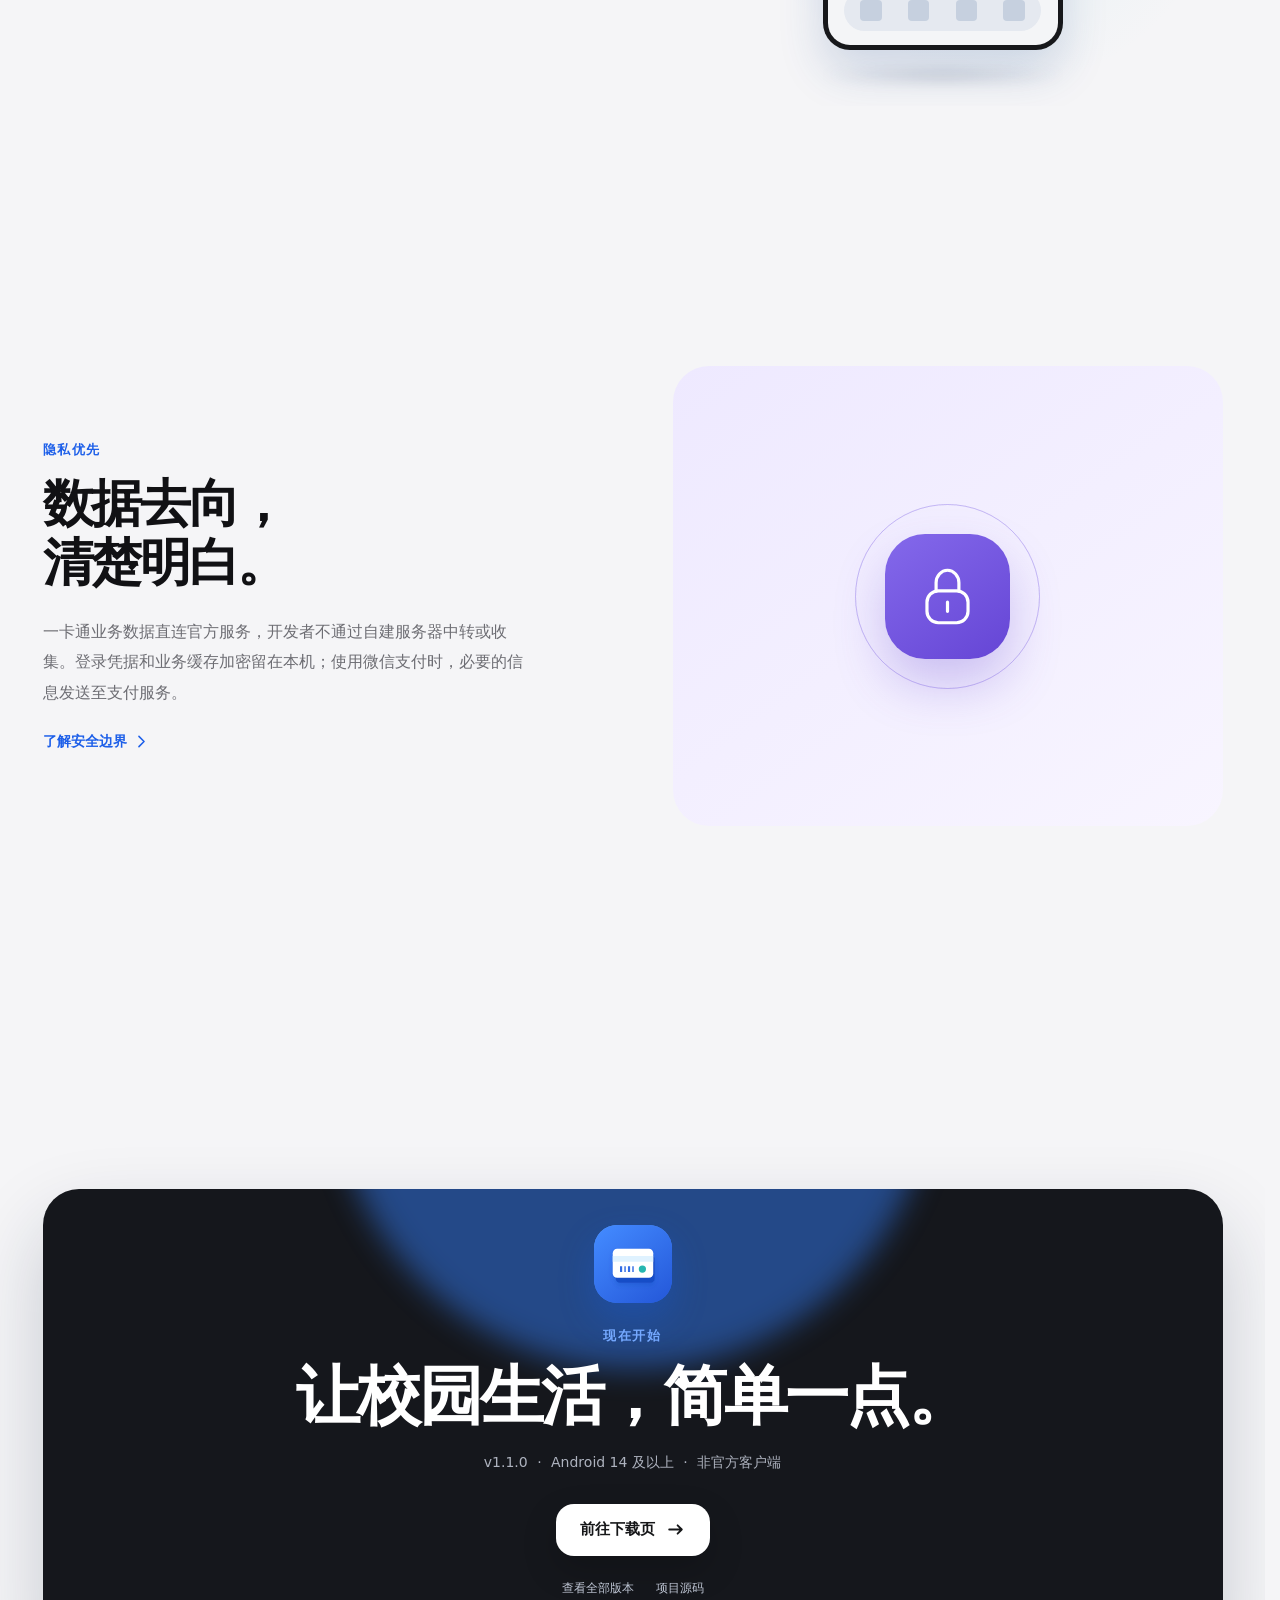
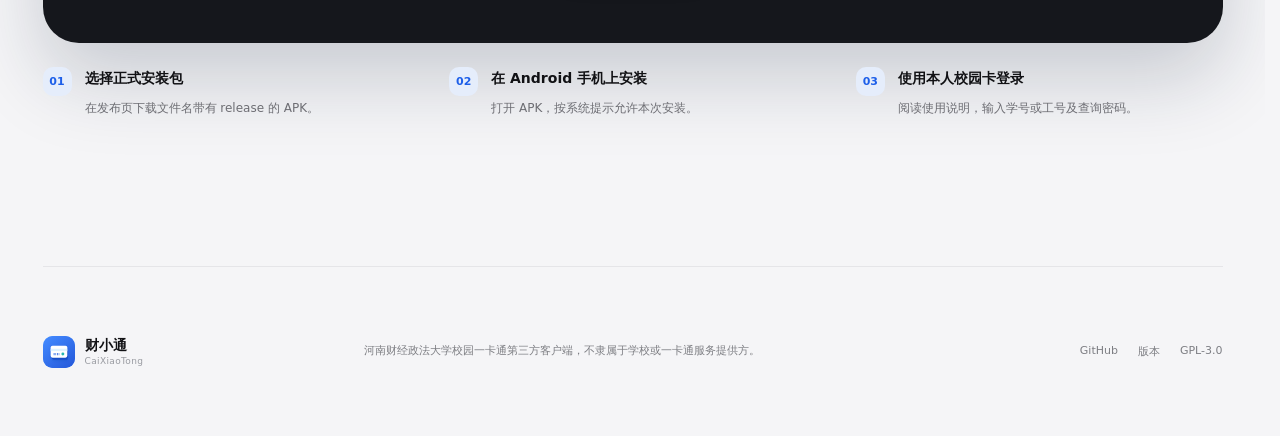
==== commit 6709e43c: "feat(website): 添加深色模式并优化界面演示与入场动画" ====
--- a/index.html
+++ b/index.html
@@ -7,7 +7,9 @@
   <meta name="description" content="财小通——为河南财经政法大学打造的校园一卡通 Android 客户端。付款、缴费、账单与校园卡管理，一站完成。">
   <title>财小通 · 校园生活，一触即达</title>
   <link rel="icon" href="assets/logo.svg" type="image/svg+xml">
+  <script src="site-theme.js"></script>
   <link rel="stylesheet" href="styles.css">
+  <script src="media-ready.js" defer></script>
   <script src="script.js" defer></script>
   <script src="demo-player.js" defer></script>
   <script src="promo-player.js" defer></script>
@@ -24,7 +26,7 @@
     <div class="nav-backdrop" data-nav-backdrop aria-hidden="true"></div>
     <nav class="nav shell" aria-label="主导航">
       <a class="brand" href="#top" aria-label="财小通首页">
-        <img src="assets/logo.svg" width="38" height="38" alt="">
+        <span class="media-logo" style="--logo-size: 38px"><img data-media-image src="assets/logo.svg" width="38" height="38" alt=""></span>
         <span>财小通</span>
       </a>
       <div class="nav__links" id="nav-links" aria-label="页面导航">
@@ -33,16 +35,22 @@
         <a href="#privacy">隐私</a>
         <a href="https://github.com/Mercury000/HUEL-yktwx" target="_blank" rel="noreferrer">源码</a>
       </div>
+      <div class="nav__actions">
       <a class="button button--compact button--dark" href="#download">
         下载
         <svg viewBox="0 0 20 20" aria-hidden="true"><path d="M10 3v9m0 0 3.5-3.5M10 12 6.5 8.5M4 16h12"/></svg>
       </a>
+      <button class="theme-toggle" type="button" data-site-theme aria-label="切换深色模式" title="切换深色模式">
+        <svg class="theme-toggle__moon" viewBox="0 0 24 24" aria-hidden="true"><path d="M20.2 15.2A8.5 8.5 0 0 1 8.8 3.8 8.5 8.5 0 1 0 20.2 15.2Z"/></svg>
+        <svg class="theme-toggle__sun" viewBox="0 0 24 24" aria-hidden="true"><circle cx="12" cy="12" r="4"/><path d="M12 2v2m0 16v2M2 12h2m16 0h2M5 5l1.4 1.4m11.2 11.2L19 19M5 19l1.4-1.4M17.6 6.4 19 5"/></svg>
+      </button>
       <button class="nav__toggle" type="button" aria-label="打开导航" aria-expanded="false" aria-controls="nav-links" data-nav-toggle>
         <svg viewBox="0 0 24 24" aria-hidden="true">
           <path class="nav__toggle-line nav__toggle-line--top" d="M5 8h14"/>
           <path class="nav__toggle-line nav__toggle-line--bottom" d="M5 16h14"/>
         </svg>
       </button>
+      </div>
     </nav>
   </header>
 
@@ -77,8 +85,12 @@
           <span><small>本月支出</small><strong>清晰掌握</strong></span>
         </div>
         <div class="phone phone--hero">
+          <div class="screen-skeleton" aria-hidden="true"><i></i><i></i><i></i><i></i><span><b></b><b></b><b></b><b></b></span></div>
           <div class="phone__speaker" aria-hidden="true"></div>
-          <img src="assets/payment-light.webp" srcset="assets/payment-light.webp 480w, assets/payment-light@2x.webp 960w" sizes="(max-width: 760px) 220px, 286px" width="480" height="1041" fetchpriority="high" alt="财小通付款页面">
+          <picture data-theme-picture>
+            <source media="(prefers-color-scheme: dark)" srcset="assets/payment-dark.webp 480w, assets/payment-dark@2x.webp 960w" sizes="(max-width: 760px) 220px, 286px">
+            <img data-media-image src="assets/payment-light.webp" srcset="assets/payment-light.webp 480w, assets/payment-light@2x.webp 960w" sizes="(max-width: 760px) 220px, 286px" width="480" height="1041" fetchpriority="high" alt="财小通付款页面">
+          </picture>
           <span class="phone__shine" aria-hidden="true"></span>
         </div>
         <div class="float-chip float-chip--bottom" aria-hidden="true">
@@ -92,23 +104,23 @@
 
     <section class="showcase" id="experience">
       <div class="shell showcase__inner">
-        <div class="showcase__copy reveal">
-          <div class="showcase__heading">
+        <div class="showcase__copy">
+          <div class="showcase__heading reveal">
             <span class="kicker">看看你每天会用的界面</span>
             <h2>四个页面，<br>照顾校园日常。</h2>
             <p class="showcase__intro">从食堂付款到宿舍缴费，常用入口都在熟悉的位置。</p>
           </div>
-          <div class="showcase-tabs" role="tablist" aria-label="应用界面预览">
-            <button class="showcase-tab is-active" id="tab-payment" type="button" role="tab" aria-selected="true" aria-controls="screen-panel" tabindex="0" data-screen="payment-light" data-label="付款页面" data-title="打开就能付，余额随手看。" data-description="条形码和二维码同屏展示，轻触即可放大。查看校园卡余额，也能直接为自己充值。" data-points="双码展示|轻触放大|余额与充值">付款</button>
+          <div class="showcase-tabs reveal reveal--delay-1" role="tablist" aria-label="应用界面预览">
+            <button class="showcase-tab is-active" id="tab-payment" type="button" role="tab" aria-selected="true" aria-controls="screen-panel" tabindex="0" data-screen="payment-light" data-label="付款页面" data-title="打开就能付，余额随手看。" data-description="条码与二维码同屏展示，轻触即可放大。完整号码按需查看，也能直接查询余额与充值。" data-points="号码保护|轻触放大|余额与充值">付款</button>
             <button class="showcase-tab" id="tab-hall" type="button" role="tab" aria-selected="false" aria-controls="screen-panel" tabindex="-1" data-screen="hall-light" data-label="大厅页面" data-title="宿舍水电，随时心中有数。" data-description="查看绑定房间的剩余电量，在同一处完成水电、校园网缴费和代人充值。" data-points="房间管理|水电缴费|校园网充值">大厅</button>
             <button class="showcase-tab" id="tab-bill" type="button" role="tab" aria-selected="false" aria-controls="screen-panel" tabindex="-1" data-screen="bill-light" data-label="账单页面" data-title="每一笔花销，都有迹可循。" data-description="按日期查看交易明细，搜索和筛选具体记录，再用趋势与分类了解消费去向。" data-points="搜索筛选|交易明细|消费统计">账单</button>
             <button class="showcase-tab" id="tab-mine" type="button" role="tab" aria-selected="false" aria-controls="screen-panel" tabindex="-1" data-screen="mine-light" data-label="我的页面" data-title="校园卡与个人设置，一处打理。" data-description="查看卡片状态和本月收支，管理查询密码、挂失与解挂，也能换上自己的头像。" data-points="账户详情|个人资料|个人设置">我的</button>
           </div>
-          <div class="showcase-description" data-showcase-description>
+          <div class="showcase-description reveal reveal--delay-2" data-showcase-description>
             <h3 data-screen-title>打开就能付，余额随手看。</h3>
-            <p data-screen-description>条形码和二维码同屏展示，轻触即可放大。查看校园卡余额，也能直接为自己充值。</p>
+            <p data-screen-description>条码与二维码同屏展示，轻触即可放大。完整号码按需查看，也能直接查询余额与充值。</p>
             <div class="showcase-actions">
-              <ul class="screen-points" data-screen-points><li>双码展示</li><li>轻触放大</li><li>余额与充值</li></ul>
+              <ul class="screen-points" data-screen-points><li>号码保护</li><li>轻触放大</li><li>余额与充值</li></ul>
               <button type="button" class="demo-control" data-demo-play aria-label="播放演示" title="播放演示" hidden>
                 <svg viewBox="0 0 20 20" aria-hidden="true"><path d="m7 4 8 6-8 6z"/></svg>
               </button>
@@ -119,8 +131,9 @@
           <span class="stage-orbit stage-orbit--one" aria-hidden="true"></span>
           <span class="stage-orbit stage-orbit--two" aria-hidden="true"></span>
           <div class="phone phone--showcase">
+            <div class="screen-skeleton" aria-hidden="true"><i></i><i></i><i></i><i></i><span><b></b><b></b><b></b><b></b></span></div>
             <div class="phone__speaker" aria-hidden="true"></div>
-            <img data-showcase-image src="assets/payment-light.webp" srcset="assets/payment-light.webp 480w, assets/payment-light@2x.webp 960w" sizes="(max-width: 760px) 250px, 285px" width="480" height="1041" loading="lazy" decoding="async" alt="财小通付款页面">
+            <img data-media-image data-showcase-image src="assets/payment-light.webp" srcset="assets/payment-light.webp 480w, assets/payment-light@2x.webp 960w" sizes="(max-width: 760px) 250px, 285px" width="480" height="1041" loading="lazy" decoding="async" alt="财小通付款页面">
             <span class="phone__shine" aria-hidden="true"></span>
           </div>
         </div>
@@ -231,16 +244,11 @@
     </section>
 
     <section class="details section shell">
-      <div class="detail-row detail-row--theme reveal" id="theme">
-        <div class="detail-row__visual detail-row__visual--theme">
-          <figure class="theme-preview theme-preview--dark">
-            <img data-theme-effect="dark" src="assets/demos/effect-floating-dark.webp" width="576" height="1248" loading="lazy" decoding="async" alt="悬浮底栏设置后的深色界面">
-          </figure>
-          <figure class="theme-preview theme-preview--light">
-            <img data-theme-effect="light" src="assets/demos/effect-floating-light.webp" width="576" height="1248" loading="lazy" decoding="async" alt="悬浮底栏设置后的浅色界面">
-          </figure>
-          <figure class="theme-preview theme-preview--settings">
-            <img data-theme-image src="assets/demos/settings-floating.webp" width="576" height="1248" loading="lazy" decoding="async" alt="主题设置">
+      <div class="detail-row detail-row--theme" id="theme">
+        <div class="detail-row__visual detail-row__visual--theme reveal reveal--delay-1">
+          <figure class="theme-preview">
+            <div class="screen-skeleton" aria-hidden="true"><i></i><i></i><i></i><i></i><span><b></b><b></b><b></b><b></b></span></div>
+            <img data-media-image data-theme-image src="assets/demos/theme-bar-floating-plain-light.webp" width="576" height="1248" loading="lazy" decoding="async" alt="默认悬浮底栏效果">
           </figure>
           <div class="theme-controls" data-theme-controls hidden>
             <button type="button" class="demo-control" data-theme-play aria-label="暂停主题演示" title="暂停主题演示">
@@ -248,20 +256,28 @@
             </button>
           </div>
         </div>
-        <div class="detail-row__copy">
+        <div class="detail-row__copy reveal">
           <span class="kicker">你的风格</span>
           <h2>顺手的界面，<br>由你来定。</h2>
-          <p>悬浮底栏、导航样式与背景模糊，按你的习惯调整。预测性返回跟随手势，提前看见上一页。</p>
-          <ul class="screen-points theme-points" data-theme-points aria-label="主题设置"></ul>
-        </div>
-      </div>
-
-      <div class="detail-row detail-row--reverse reveal" id="privacy">
-        <div class="detail-row__visual detail-row__visual--privacy" aria-hidden="true">
+          <p>底栏贴底或悬浮，样式与顶栏、底栏模糊自由搭配。滑动内容、返回上一页，直接看看组合后的效果。</p>
+          <div class="theme-options" data-theme-points role="group" aria-label="界面效果">
+            <div class="theme-toggles" role="group" aria-label="可叠加的界面选项">
+              <button type="button" class="theme-option" data-bar-position aria-pressed="true"><svg viewBox="0 0 20 20" aria-hidden="true"><rect x="3" y="3" width="14" height="14" rx="4"/><path d="M7 13h6"/></svg>悬浮底栏</button>
+              <button type="button" class="theme-option" data-bar-style="ios" data-floating-style aria-pressed="false"><svg viewBox="0 0 20 20" aria-hidden="true"><rect x="2" y="6" width="16" height="8" rx="4"/><path d="M6 10h.01M10 10h.01M14 10h.01"/></svg>iOS 样式</button>
+              <button type="button" class="theme-option" data-bar-blur aria-pressed="false"><svg viewBox="0 0 20 20" aria-hidden="true"><circle cx="8" cy="10" r="5"/><circle cx="12" cy="10" r="5"/></svg>底栏模糊</button>
+              <button type="button" class="theme-option" data-bar-top-blur aria-pressed="false"><svg viewBox="0 0 20 20" aria-hidden="true"><rect x="3" y="3" width="14" height="14" rx="4"/><path d="M6 7h8M7 10h6"/></svg>顶栏模糊</button>
+            </div>
+            <button type="button" class="theme-back" data-theme-back><svg viewBox="0 0 20 20" aria-hidden="true"><path d="M15 13H8a4 4 0 0 1 0-8h3M8 2l-3 3 3 3"/></svg>预测性返回</button>
+          </div>
+        </div>
+      </div>
+
+      <div class="detail-row detail-row--reverse" id="privacy">
+        <div class="detail-row__visual detail-row__visual--privacy reveal" aria-hidden="true">
           <div class="lock-rings"><i></i><i></i><i></i></div>
           <svg viewBox="0 0 64 64"><rect x="14" y="27" width="36" height="28" rx="10"/><path d="M22 27v-7c0-6 4.5-11 10-11s10 5 10 11v7M32 37v8"/></svg>
         </div>
-        <div class="detail-row__copy">
+        <div class="detail-row__copy reveal reveal--delay-1">
           <span class="kicker">隐私优先</span>
           <h2>数据去向，<br>清楚明白。</h2>
           <p>一卡通业务数据直连官方服务，开发者不通过自建服务器中转或收集。登录凭据和业务缓存加密留在本机；使用微信支付时，必要的信息发送至支付服务。</p>
@@ -276,7 +292,7 @@
     <div class="download-section">
     <section class="cta shell reveal" id="download" aria-labelledby="download-title">
       <div class="cta__glow" aria-hidden="true"></div>
-      <img src="assets/logo.svg" width="78" height="78" alt="财小通图标">
+      <span class="media-logo" style="--logo-size: 78px"><img data-media-image src="assets/logo.svg" width="78" height="78" alt="财小通图标"></span>
       <span class="kicker">现在开始</span>
       <h2 id="download-title">让校园生活，简单一点。</h2>
       <p>v1.1.0 <span>·</span> Android 14 及以上 <span>·</span> 非官方客户端</p>
@@ -290,16 +306,16 @@
       </div>
     </section>
     <section class="getting-started shell" aria-label="安装与使用">
-      <div><span class="step-number">01</span><h3>选择正式安装包</h3><p>在发布页下载文件名带有 release 的 APK。</p></div>
-      <div><span class="step-number">02</span><h3>在 Android 手机上安装</h3><p>打开 APK，按系统提示允许本次安装。</p></div>
-      <div><span class="step-number">03</span><h3>使用本人校园卡登录</h3><p>阅读使用说明，输入学号或工号及查询密码。</p></div>
+      <div class="reveal"><span class="step-number">01</span><h3>选择正式安装包</h3><p>在发布页下载文件名带有 release 的 APK。</p></div>
+      <div class="reveal reveal--delay-1"><span class="step-number">02</span><h3>在 Android 手机上安装</h3><p>打开 APK，按系统提示允许本次安装。</p></div>
+      <div class="reveal reveal--delay-2"><span class="step-number">03</span><h3>使用本人校园卡登录</h3><p>阅读使用说明，输入学号或工号及查询密码。</p></div>
     </section>
     </div>
   </main>
 
   <footer class="footer shell">
     <div class="footer__brand">
-      <img src="assets/logo.svg" width="32" height="32" alt="">
+      <span class="media-logo" style="--logo-size: 32px"><img data-media-image src="assets/logo.svg" width="32" height="32" alt=""></span>
       <div><strong>财小通</strong><small>CaiXiaoTong</small></div>
     </div>
     <p>河南财经政法大学校园一卡通第三方客户端，不隶属于学校或一卡通服务提供方。</p>
@@ -313,7 +329,9 @@
     <button class="promo-dialog__close" type="button" data-promo-close aria-label="关闭视频" autofocus>
       <svg viewBox="0 0 24 24" aria-hidden="true"><path d="m6 6 12 12M18 6 6 18"/></svg>
     </button>
-    <video class="promo-dialog__video" data-promo-video data-src="assets/promo/intro.mp4" data-poster="assets/promo/intro.webp" controls playsinline preload="none" width="1920" height="1080" aria-label="财小通推广介绍"></video>
+    <div class="promo-media">
+      <video class="promo-dialog__video" data-promo-video data-src="assets/promo/intro.mp4" data-poster="assets/promo/intro.webp" controls playsinline preload="none" width="1920" height="1080" aria-label="财小通推广介绍"></video>
+    </div>
   </dialog>
 </body>
 </html>
--- a/styles.css
+++ b/styles.css
@@ -28,6 +28,20 @@
 button, a { -webkit-tap-highlight-color: transparent; }
 a { color: inherit; text-decoration: none; }
 img { display: block; max-width: 100%; }
+[data-media-image] { opacity: 0; }
+[data-media-image].is-ready { opacity: 1; transition: opacity .22s ease-out; }
+.media-logo { position: relative; display: block; flex: 0 0 auto; width: var(--logo-size); height: var(--logo-size); border-radius: 30%; background: linear-gradient(145deg, #62a4ff, #2565ec); }
+.media-logo::before { content: ""; position: absolute; inset: 29% 20%; border-radius: 14%; background: #ffffffc9; }
+.media-logo img { position: relative; width: 100%; height: 100%; border-radius: inherit; }
+.screen-skeleton { position: absolute; inset: 0; display: flex; flex-direction: column; gap: 5%; padding: 12% 7% 6%; background: #f4f5f7; pointer-events: none; }
+.screen-skeleton > i { flex: 0 0 13%; border-radius: 12px; background: #e4e7ed; }
+.screen-skeleton > i:first-child { flex-basis: 4%; width: 34%; margin-bottom: 2%; border-radius: 5px; }
+.screen-skeleton > i:nth-child(2) { flex-basis: 34%; background: linear-gradient(125deg, #e7eaf0, #dfe4ec); }
+.screen-skeleton > span { display: flex; align-items: center; justify-content: space-around; flex: 0 0 7%; gap: 8%; margin-top: auto; padding: 5%; border-radius: 999px; background: #e5e9f0; }
+.screen-skeleton b { display: block; width: 12%; aspect-ratio: 1; border-radius: 4px; background: #c6d0df; }
+.phone img, .phone picture, .theme-preview > img { position: relative; }
+.theme-preview { overflow: hidden; }
+.theme-preview > .screen-skeleton { inset: 5px; border-radius: 22px; }
 svg { fill: none; stroke: currentColor; stroke-width: 1.8; stroke-linecap: round; stroke-linejoin: round; }
 :focus-visible { outline: 3px solid rgba(52,130,255,.38); outline-offset: 4px; }
 
@@ -58,6 +72,7 @@
   display: flex;
   align-items: center;
   justify-content: space-between;
+  gap: 24px;
   margin-top: 12px;
   padding: 0 14px 0 18px;
   border: 1px solid transparent;
@@ -74,12 +89,19 @@
 }
 .brand { display: flex; align-items: center; gap: 10px; font-weight: 720; font-size: 18px; letter-spacing: -.02em; }
 .brand img { border-radius: 12px; box-shadow: 0 7px 18px rgba(33,101,232,.18); }
-.nav__links { display: flex; align-items: center; gap: 34px; color: #4f5055; font-size: 14px; }
+.nav__links { display: flex; align-items: center; gap: 8px; margin-inline: auto; color: #4f5055; font-size: 14px; }
+.nav__links a { display: flex; align-items: center; justify-content: center; min-height: 44px; padding-inline: 16px; border-radius: 14px; }
+.nav__actions { display: flex; align-items: center; gap: 8px; flex-shrink: 0; }
 .nav__links a { position: relative; transition: color .25s; }
-.nav__links a::after { content: ""; position: absolute; left: 50%; right: 50%; bottom: -7px; height: 2px; border-radius: 2px; background: var(--blue); transition: left .3s var(--ease), right .3s var(--ease); }
+.nav__links a::after { content: ""; position: absolute; left: 50%; right: 50%; bottom: 3px; height: 2px; border-radius: 2px; background: var(--blue); transition: left .3s var(--ease), right .3s var(--ease); }
 .nav__links a:hover { color: var(--ink); }
-.nav__links a:hover::after { left: 0; right: 0; }
+.nav__links a:hover::after { left: 16px; right: 16px; }
 .nav__toggle { display: none; }
+.theme-toggle { flex: 0 0 44px; width: 44px; height: 44px; display: grid; place-items: center; padding: 0; border: 1px solid var(--line); border-radius: 14px; color: var(--ink); background: var(--surface); cursor: pointer; }
+.theme-toggle svg { grid-area: 1 / 1; width: 21px; height: 21px; }
+.theme-toggle__sun { display: none; }
+[data-theme="dark"] .theme-toggle__moon { display: none; }
+[data-theme="dark"] .theme-toggle__sun { display: block; }
 .nav-backdrop { display: none; }
 
 .button {
@@ -98,7 +120,7 @@
 .button:hover { transform: translateY(-2px) scale(1.015); }
 .button:active { transform: scale(.97); transition-duration: .12s; }
 .button svg { width: 21px; height: 21px; }
-.button--compact { min-height: 42px; padding: 0 17px; border-radius: 14px; font-size: 14px; }
+.button--compact { min-height: 44px; padding: 0 17px; border-radius: 14px; font-size: 14px; }
 .button--compact svg { width: 17px; height: 17px; }
 .button--dark { background: #171719; color: #fff; box-shadow: 0 8px 22px rgba(0,0,0,.12); }
 .button--primary { background: linear-gradient(135deg, #4a91ff, #2566ed); color: #fff; box-shadow: 0 14px 32px rgba(45,112,240,.28); }
@@ -122,6 +144,12 @@
 .promo-dialog { width: min(1080px, calc(100% - 32px), calc((100dvh - 120px) * 16 / 9)); max-width: none; max-height: calc(100dvh - 120px); margin: auto; padding: 0; border: 0; border-radius: 20px; background: #111114; color: #fff; overflow: visible; box-shadow: 0 30px 100px #0005; }
 .promo-dialog::backdrop { background: #101522cc; backdrop-filter: blur(10px); -webkit-backdrop-filter: blur(10px); }
 .promo-dialog__video { display: block; width: 100%; height: auto; max-height: calc(100dvh - 120px); aspect-ratio: 16 / 9; object-fit: contain; border-radius: inherit; background: #111114; }
+.promo-media { position: relative; border-radius: inherit; background: radial-gradient(ellipse at 50% 30%, #263e62, #111722); }
+.promo-media::before { content: ""; position: absolute; top: 50%; left: 50%; width: 64px; height: 64px; border: 1px solid #ffffff40; border-radius: 50%; background: #ffffff0a; transform: translate(-50%, -50%); }
+.promo-media::after { content: ""; position: absolute; top: 50%; left: 50%; border-block: 10px solid transparent; border-left: 15px solid #ffffff80; transform: translate(-35%, -50%); pointer-events: none; }
+.promo-media:has(.is-ready)::after { display: none; }
+.promo-dialog__video { position: relative; opacity: 0; }
+.promo-dialog__video.is-ready { opacity: 1; transition: opacity .22s ease-out; }
 .promo-dialog__close { position: absolute; top: -54px; right: 0; display: grid; place-items: center; width: 44px; height: 44px; padding: 0; border: 1px solid #ffffff55; border-radius: 50%; background: #ffffff18; color: #fff; cursor: pointer; }
 .promo-dialog__close:hover { background: #ffffff30; }
 .promo-dialog__close svg { width: 22px; height: 22px; }
@@ -132,8 +160,10 @@
 .phone::before { content: ""; position: absolute; inset: 0; z-index: 3; border-radius: 35px; box-shadow: inset 0 0 0 1px rgba(255,255,255,.08); pointer-events: none; }
 .phone__speaker { position: absolute; top: 8px; left: 50%; z-index: 5; width: 10px; height: 10px; transform: translateX(-50%); border-radius: 50%; background: #111115; box-shadow: inset 0 0 0 2px #242428; }
 .phone img { width: 100%; height: auto; aspect-ratio: 411 / 891; object-fit: contain; }
+.phone picture { display: block; }
 .phone video { display: block; width: 100%; height: auto; aspect-ratio: 411 / 891; object-fit: contain; background: #f6f6f6; }
-.phone .screen-overlay { position: absolute; inset: 0; width: 100%; height: 100%; pointer-events: none; }
+.phone .screen-overlay { position: absolute; inset: 0; width: 100%; height: 100%; object-fit: contain; pointer-events: none; }
+canvas.screen-overlay { will-change: transform; }
 .phone__shine { position: absolute; inset: -15% 35% -15% -40%; z-index: 4; background: linear-gradient(105deg, transparent 35%, rgba(255,255,255,.12), transparent 62%); transform: translateX(-120%); animation: screen-shine 7s ease-in-out infinite 1.5s; pointer-events: none; }
 .phone--hero { z-index: 2; width: 266px; height: auto; transform: rotate(4deg); transition: transform .35s var(--ease); }
 @media (hover: hover) and (pointer: fine) {
@@ -246,7 +276,36 @@
 .demo-control:hover { background: #fff; }
 .demo-control svg { width: 16px; height: 16px; }
 .theme-preview video { display: block; width: 100%; height: auto; aspect-ratio: 411 / 891; border-radius: 22px; }
-.theme-points { margin-top: 22px; }
+.theme-options { display: grid; justify-items: start; gap: 10px; margin-top: 26px; }
+.theme-toggles { display: flex; flex-wrap: wrap; gap: 10px; }
+.theme-option {
+  position: relative;
+  display: inline-flex;
+  align-items: center;
+  justify-content: center;
+  gap: 8px;
+  min-height: 46px;
+  padding: 0 16px;
+  overflow: hidden;
+  border: 1px solid var(--line);
+  border-radius: 16px;
+  background: var(--surface);
+  color: var(--muted);
+  font: inherit;
+  font-size: 13px;
+  white-space: nowrap;
+  cursor: pointer;
+  box-shadow: 0 4px 12px rgba(25, 35, 55, .025);
+  transition: color .2s, background .2s, border-color .2s, opacity .2s;
+}
+.theme-option svg { flex: 0 0 18px; width: 18px; height: 18px; }
+.theme-option:hover { color: var(--ink); border-color: rgba(52, 130, 255, .25); }
+.theme-option[aria-pressed="true"] { color: var(--blue-deep); border-color: rgba(52, 130, 255, .3); background: rgba(52, 130, 255, .08); }
+.theme-option:disabled { opacity: .4; cursor: default; border-color: var(--line); background: var(--surface); color: var(--muted); }
+.theme-option::after, .theme-back::after { content: ""; position: absolute; bottom: 0; left: 0; width: 100%; height: 2px; background: var(--blue); transform: scaleX(var(--progress, 0)); transform-origin: left; transition: transform .2s linear; }
+.theme-back { position: relative; display: inline-flex; align-items: center; gap: 7px; min-height: 44px; padding: 0 2px; border: 0; background: none; color: var(--blue-deep); font: inherit; font-size: 13px; cursor: pointer; }
+.theme-back svg { width: 18px; height: 18px; transition: transform .2s var(--ease); }
+.theme-back:hover svg { transform: translateX(-3px); }
 .theme-controls { position: absolute; right: 18px; bottom: 18px; z-index: 4; }
 [hidden] { display: none !important; }
 .showcase__stage { position: relative; z-index: 0; height: 620px; display: grid; place-items: center; }
@@ -262,21 +321,43 @@
 .detail-row--reverse .detail-row__visual { order: 2; }
 .detail-row__copy p { max-width: 485px; margin: 25px 0 0; color: var(--muted); font-size: 16px; line-height: 1.9; }
 .detail-row__visual { position: relative; height: 460px; display: grid; place-items: center; border-radius: 36px; overflow: hidden; }
-.detail-row__visual--theme { background: linear-gradient(145deg, #dceaff, #eff6ff); }
+.detail-row__visual--theme {
+  --theme-glow-blue: rgba(87, 145, 255, .18);
+  --theme-glow-cyan: rgba(99, 206, 220, .1);
+  --theme-ground: rgba(28, 51, 89, .16);
+  background: transparent;
+  border-radius: 0;
+  isolation: isolate;
+}
+.detail-row__visual--theme::before {
+  content: "";
+  position: absolute;
+  inset: 0;
+  background: radial-gradient(ellipse 44% 48% at 48% 44%, var(--theme-glow-blue), transparent 100%), radial-gradient(ellipse 38% 35% at 62% 62%, var(--theme-glow-cyan), transparent 100%);
+  pointer-events: none;
+}
+.detail-row__visual--theme::after {
+  content: "";
+  position: absolute;
+  bottom: 3%;
+  left: 50%;
+  width: 46%;
+  max-width: 250px;
+  height: 24px;
+  border-radius: 50%;
+  background: radial-gradient(ellipse, var(--theme-ground), transparent 70%);
+  filter: blur(6px);
+  transform: translateX(-50%);
+  pointer-events: none;
+}
+.detail-row--theme .theme-preview { z-index: 1; }
 .theme-preview { position: absolute; width: 190px; margin: 0; padding: 5px; border-radius: 27px; background: #17181b; box-shadow: 0 22px 45px rgba(33,76,143,.18); }
 .theme-preview img { width: 100%; height: auto; border-radius: 22px; }
 .theme-preview .screen-overlay { position: absolute; inset: 5px; width: calc(100% - 10px); height: calc(100% - 10px); border-radius: 22px; pointer-events: none; }
-.theme-preview--dark { transform: translate(100px, -12px) rotate(7deg); }
-.theme-preview--light { transform: translate(-95px, 12px) rotate(-7deg); }
-.detail-row--theme { display: flex; flex-direction: column-reverse; gap: 36px; }
-.detail-row--theme .detail-row__copy { max-width: 620px; text-align: center; }
+.detail-row--theme .detail-row__copy { order: 0; max-width: 620px; }
 .detail-row--theme .detail-row__copy p { max-width: 600px; }
-.detail-row--theme .theme-points { justify-content: center; }
-.detail-row__visual--theme { width: 100%; height: 560px; }
+.detail-row__visual--theme { order: 1; width: 100%; height: 560px; }
 .detail-row--theme .theme-preview { width: clamp(150px, 19vw, 220px); }
-.detail-row--theme .theme-preview--settings { z-index: 3; transform: translateY(10px); }
-.detail-row--theme .theme-preview--light { transform: translate(-250px, -8px) rotate(-6deg); }
-.detail-row--theme .theme-preview--dark { transform: translate(250px, -8px) rotate(6deg); }
 .detail-row__visual--privacy { background: linear-gradient(145deg, #eee9ff, #f8f5ff); }
 .detail-row__visual--privacy > svg { position: relative; z-index: 2; width: 125px; height: 125px; padding: 26px; border-radius: 40px; background: linear-gradient(145deg, #8469eb, #6545d5); color: #fff; stroke-width: 2.8; box-shadow: 0 26px 50px rgba(99,67,210,.28); animation: lock-float 4s ease-in-out infinite; }
 .lock-rings { position: absolute; inset: 0; display: grid; place-items: center; }
@@ -291,6 +372,8 @@
 .cta__glow { position: absolute; width: 600px; height: 600px; top: -420px; left: 50%; transform: translateX(-50%); border-radius: 50%; background: #347cf3; filter: blur(15px); opacity: .5; }
 .cta img, .cta .kicker, .cta h2, .cta p, .cta .button { position: relative; z-index: 2; }
 .cta img { margin-bottom: 24px; border-radius: 23px; box-shadow: 0 16px 35px rgba(21,94,224,.32); }
+.cta .media-logo { position: relative; z-index: 2; margin-bottom: 24px; border-radius: 23px; }
+.cta .media-logo img { margin-bottom: 0; }
 .cta .kicker { color: #75a9ff; }
 .cta h2 { max-width: 760px; font-size: clamp(40px, 5vw, 66px); }
 .cta p { margin: 17px 0 28px; color: #aeb3bf; font-size: 14px; line-height: 1.8; }
@@ -315,13 +398,13 @@
 .footer__links a { transition: color .2s; }
 .footer__links a:hover { color: var(--ink); }
 
-.reveal { transition: opacity .85s var(--ease), transform .85s var(--ease); }
-.motion-ready .reveal { opacity: 0; transform: translateY(20px); }
-.reveal--delay-1 { transition-delay: .1s; }
-.reveal--delay-2 { transition-delay: .2s; }
-.reveal--delay-3 { transition-delay: .3s; }
-.reveal--delay-4 { transition-delay: .4s; }
-.motion-ready .reveal.is-visible { opacity: 1; transform: translateY(0); }
+.entrance-ready .hero .reveal, .motion-ready .reveal { opacity: 0; }
+.reveal--delay-1 { --reveal-delay: .1s; }
+.reveal--delay-2 { --reveal-delay: .2s; }
+.reveal--delay-3 { --reveal-delay: .3s; }
+.reveal--delay-4 { --reveal-delay: .4s; }
+.motion-ready .reveal.is-visible { opacity: 1; animation: reveal-in .85s cubic-bezier(.22, .61, .36, 1) var(--reveal-delay, 0s) backwards; }
+@keyframes reveal-in { from { opacity: 0; transform: translateY(var(--reveal-distance, 28px)); } to { opacity: 1; transform: translateY(0); } }
 
 @keyframes halo-breathe { 0%,100% { transform: scale(.96); opacity: .65; } 50% { transform: scale(1.04); opacity: .9; } }
 @keyframes float { 0%,100% { transform: translateY(0) rotate(-1deg); } 50% { transform: translateY(-12px) rotate(1deg); } }
@@ -345,8 +428,6 @@
   .detail-row { gap: 50px; }
   .feature-grid { grid-template-columns: repeat(2, minmax(0, 1fr)); }
   .theme-preview { width: 168px; }
-  .theme-preview--dark { transform: translate(66px, -18px) rotate(7deg); }
-  .theme-preview--light { transform: translate(-66px, 18px) rotate(-7deg); }
 }
 
 @media (max-width: 760px) {
@@ -356,7 +437,9 @@
   .site-header.is-scrolled .nav { height: 58px; }
   .brand { flex-shrink: 0; gap: 8px; font-size: 17px; }
   .brand img { flex-shrink: 0; width: 36px; height: 36px; }
-  .nav > .button--compact { margin-left: auto; min-height: 44px; padding: 0 12px; gap: 8px; }
+  .brand .media-logo { width: 36px; height: 36px; }
+  .nav__actions { margin-left: auto; }
+  .nav__actions .button--compact { min-height: 44px; padding: 0 12px; gap: 8px; }
   .nav-backdrop {
     display: block;
     position: fixed;
@@ -387,6 +470,7 @@
     top: calc(100% + 8px);
     left: 0;
     right: 0;
+    margin: 0;
     max-height: calc(100vh - 96px);
     max-height: calc(100dvh - 96px);
     overflow-y: auto;
@@ -460,7 +544,7 @@
   .showcase__stage::before { width: 100%; height: auto; aspect-ratio: 1; }
   .phone--showcase { width: clamp(102px, calc((100svh - 340px) / 2.17), 220px); height: auto; border-width: 5px; border-radius: 30px; transform: none; }
   .phone--showcase::before { border-radius: 24px; }
-  .phone--showcase img, .phone--showcase video { border-radius: 24px; }
+  .phone--showcase img, .phone--showcase video, .phone--showcase canvas { border-radius: 24px; }
   .stage-orbit--one { width: 115%; height: 45%; }
   .stage-orbit--two { width: 110%; height: auto; aspect-ratio: 1; }
   .detail-row, .detail-row--reverse { grid-template-columns: minmax(0, 1fr); gap: 30px; min-height: auto; padding: 24px 0 48px; }
@@ -471,20 +555,17 @@
   .theme-preview img { border-radius: 18px; }
   .theme-preview video { border-radius: 18px; }
   .detail-row--theme .theme-preview .screen-overlay { inset: 3px; width: calc(100% - 6px); height: calc(100% - 6px); border-radius: 17px; }
-  .theme-points { justify-content: center; }
-  .theme-preview--dark { transform: translate(clamp(51px, 16vw, 70px), -6px) rotate(6deg); }
-  .theme-preview--light { transform: translate(clamp(-70px, -16vw, -51px), 6px) rotate(-6deg); }
-  .detail-row--theme { padding-bottom: 48px; gap: 18px; }
-  .detail-row--theme .detail-row__visual--theme { height: clamp(280px, calc(100svh - 320px), 440px); overflow: hidden; }
+  .detail-row--theme .theme-preview > .screen-skeleton { inset: 3px; border-radius: 17px; }
+  .detail-row--theme { display: flex; flex-direction: column-reverse; padding-bottom: 48px; gap: 18px; }
+  .detail-row--theme .detail-row__visual--theme { order: 0; height: clamp(240px, calc(100svh - 430px), 380px); overflow: hidden; }
   .detail-row--theme .detail-row__copy h2 { font-size: clamp(28px, 7vw, 38px); }
   .detail-row--theme .detail-row__copy p { margin-top: 12px; font-size: 13px; line-height: 1.7; }
-  .detail-row--theme .theme-points { gap: 5px; margin-top: 14px; }
-  .theme-points .screen-point { padding-inline: 7px; font-size: 11px; }
-  .detail-row--theme .theme-preview { width: clamp(100px, min(34vw, calc((100svh - 360px) / 2.17)), 170px); padding: 3px; border-radius: 20px; }
+  .theme-options { width: 100%; margin: 18px auto 0; justify-items: center; gap: 6px; }
+  .theme-toggles { width: min(100%, 360px); display: grid; grid-template-columns: repeat(2, minmax(0, 1fr)); gap: 7px; }
+  .theme-option { min-height: 44px; padding-inline: 7px; border-radius: 14px; gap: 5px; font-size: 12px; }
+  .theme-option svg { flex-basis: 16px; width: 16px; height: 16px; }
+  .detail-row--theme .theme-preview { width: clamp(100px, calc((100svh - 430px) / 2.17), 170px); padding: 3px; border-radius: 20px; }
   .detail-row--theme .theme-preview img, .detail-row--theme .theme-preview video { border-radius: 17px; }
-  .detail-row--theme .theme-preview--settings { transform: translateY(10px); }
-  .detail-row--theme .theme-preview--light { width: clamp(82px, min(27vw, calc((100svh - 390px) / 2.17)), 150px); transform: translate(clamp(-140px, -25vw, -80px), -10px) rotate(-6deg); }
-  .detail-row--theme .theme-preview--dark { width: clamp(82px, min(27vw, calc((100svh - 390px) / 2.17)), 150px); transform: translate(clamp(80px, 25vw, 140px), -10px) rotate(6deg); }
   .detail-row__copy { text-align: center; }
   .detail-row__copy p { margin: 20px auto 0; font-size: 15px; }
   .text-link { min-height: 44px; margin-top: 16px; }
@@ -510,6 +591,17 @@
   .phone--showcase { width: clamp(102px, calc((100svh - 500px) / 2.17), 180px); }
 }
 
+@media (max-width: 760px) and (max-height: 699px) and (orientation: portrait) {
+  .detail-row--theme { padding-block: 12px 20px; gap: 8px; }
+  .detail-row--theme .kicker { font-size: 12px; }
+  .detail-row--theme .detail-row__copy h2 { margin-top: 10px; font-size: 24px; }
+  .detail-row--theme h2 br { display: none; }
+  .detail-row--theme .detail-row__copy p { margin-top: 10px; font-size: 12px; }
+  .theme-options { margin-top: 12px; gap: 4px; }
+  .detail-row--theme .detail-row__visual--theme { height: clamp(150px, calc(100svh - 390px), 270px); }
+  .detail-row--theme .theme-preview { width: clamp(80px, calc((100svh - 400px) / 2.17), 124px); }
+}
+
 @media (max-width: 430px) {
   .hero__actions { flex-direction: row; max-width: 340px; margin-inline: auto; }
   .hero__actions .button { min-height: 48px; padding: 0 16px; font-size: 14px; }
@@ -517,6 +609,13 @@
   .feature-card { grid-template-columns: 80px minmax(0, 1fr); gap: 14px; padding: 18px; }
   .feature-motion { height: 106px; }
   .feature-motion svg { width: 104px; height: 84px; }
+}
+
+@media (max-width: 360px) {
+  .nav { gap: 6px; padding-inline: 10px; }
+  .nav__actions { gap: 6px; }
+  .nav__actions .button--compact { min-width: 48px; padding-inline: 10px; }
+  .nav__actions .button--compact svg { display: none; }
 }
 
 @media (orientation: landscape) and (max-height: 600px) and (max-width: 1100px) {
@@ -536,12 +635,26 @@
   .showcase-actions { gap: 6px; }
   .showcase-actions .screen-points { flex-wrap: wrap; gap: 5px; }
   .showcase-actions .screen-point { font-size: 11px; padding-inline: 6px; }
-  .detail-row--theme { gap: 12px; }
-  .detail-row--theme .detail-row__visual--theme { height: calc(100svh - 170px); min-height: 170px; }
-  .detail-row--theme .theme-preview { width: clamp(80px, calc((100svh - 185px) / 2.17), 140px); }
-  .detail-row--theme .theme-preview--settings { transform: none; }
-  .detail-row--theme .theme-preview--light { width: clamp(70px, calc((100svh - 200px) / 2.17), 120px); transform: translate(-170px, -8px) rotate(-6deg); }
-  .detail-row--theme .theme-preview--dark { width: clamp(70px, calc((100svh - 200px) / 2.17), 120px); transform: translate(170px, -8px) rotate(6deg); }
+  .detail-row--theme { display: grid; grid-template-columns: minmax(0, 1fr) minmax(0, 1fr); min-height: calc(100svh - 100px); padding-block: 12px; gap: 24px; }
+  .detail-row--theme .detail-row__copy { text-align: left; }
+  .detail-row--theme .detail-row__copy h2 { margin-top: 8px; font-size: clamp(22px, 3.2vw, 28px); }
+  .detail-row--theme h2 br { display: none; }
+  .detail-row--theme .detail-row__copy p { margin-top: 10px; font-size: 12px; line-height: 1.6; }
+  .theme-options { grid-template-columns: minmax(0, 1fr) auto; margin-top: 12px; justify-items: start; gap: 10px; }
+  .theme-toggles { width: 100%; display: grid; grid-template-columns: repeat(2, minmax(0, 1fr)); gap: 6px; }
+  .theme-back { align-self: center; font-size: 12px; }
+  .theme-option { padding-inline: 4px; gap: 4px; font-size: 12px; }
+  .theme-option svg { width: 14px; height: 14px; flex-basis: 14px; }
+  .detail-row--theme .detail-row__visual--theme { width: 100%; height: calc(100svh - 130px); min-height: 170px; }
+  .detail-row--theme .theme-preview { width: clamp(80px, calc((100svh - 150px) / 2.17), 140px); }
+}
+
+@media (orientation: landscape) and (max-height: 360px) and (max-width: 760px) {
+  .detail-row--theme .kicker { font-size: 11px; }
+  .detail-row--theme .detail-row__copy p { margin-top: 8px; font-size: 11px; line-height: 1.5; }
+  .theme-options { margin-top: 8px; gap: 8px; }
+  .theme-option { padding-inline: 3px; gap: 3px; }
+  .theme-option svg { width: 12px; height: 12px; flex-basis: 12px; }
 }
 
 @media (min-width: 1101px) and (min-height: 700px) and (hover: hover) and (pointer: fine) {
@@ -559,28 +672,100 @@
   .download-section { min-height: calc(100svh - 100px); display: flex; flex-direction: column; justify-content: center; padding-block: 24px; }
   .download-section .cta { margin-top: 0; padding-block: 36px; }
   .download-section .getting-started { padding-block: 24px; }
-  .detail-row--theme { --theme-phone-width: min(220px, calc((100svh - 500px) / 2.17)); min-height: calc(100svh - 100px); padding-block: 24px; gap: 22px; justify-content: center; }
+  .detail-row--theme { --theme-phone-width: min(240px, calc((100svh - 220px) / 2.17)); min-height: calc(100svh - 100px); padding-block: 24px; gap: 60px; }
   .detail-row--theme .detail-row__copy h2 { margin-top: 10px; font-size: clamp(36px, 3.5vw, 48px); }
   .detail-row--theme .detail-row__copy p { margin-top: 14px; }
-  .detail-row--theme .theme-points { margin-top: 14px; }
-  .detail-row--theme .detail-row__visual--theme { height: clamp(260px, calc(100svh - 460px), 560px); }
+  .detail-row--theme .detail-row__visual--theme { height: clamp(420px, calc(100svh - 180px), 620px); }
   .detail-row--theme .theme-preview { width: var(--theme-phone-width); }
-  .detail-row--theme .theme-preview--light { transform: translate(calc(var(--theme-phone-width) * -1.4), -4px) rotate(-6deg); }
-  .detail-row--theme .theme-preview--dark { transform: translate(calc(var(--theme-phone-width) * 1.4), -4px) rotate(6deg); }
+}
+
+:root[data-theme="dark"] {
+  color-scheme: dark;
+  --page: #101319;
+  --ink: #eff2f8;
+  --muted: #a0aaba;
+  --surface: rgba(32, 39, 51, .82);
+  --line: rgba(199, 215, 243, .12);
+  --blue: #74a8ff;
+  --blue-deep: #8bb6ff;
+}
+[data-theme="dark"] :focus-visible { outline-color: #8bb6ff; }
+[data-theme="dark"] .ambient__orb { opacity: .45; }
+[data-theme="dark"] .site-header.is-scrolled .nav { background: rgba(24, 29, 39, .86); border-color: var(--line); box-shadow: 0 12px 40px #0003; }
+[data-theme="dark"] .nav__links { color: #b9c3d3; }
+[data-theme="dark"] .nav__actions .button--dark { background: #e4edff; color: #172039; }
+[data-theme="dark"] .button--ghost { background: var(--surface); border-color: var(--line); box-shadow: 0 10px 30px #0002; }
+[data-theme="dark"] .eyebrow { color: #b9c3d3; background: var(--surface); border-color: var(--line); }
+[data-theme="dark"] .hero h1 span { background-image: linear-gradient(105deg, #7aafff 12%, #83beff 55%, #70d0db); }
+[data-theme="dark"] .hero__meta, [data-theme="dark"] .footer { color: #99a5b8; }
+[data-theme="dark"] .hero__meta span, [data-theme="dark"] .footer__brand small { color: #75839b; }
+[data-theme="dark"] .halo { background: radial-gradient(circle at 43% 42%, #2c4360aa 0 16%, #315d8b55 46%, #328e9522 62%, transparent 72%); }
+[data-theme="dark"] .float-chip { background: rgba(31, 39, 53, .85); border-color: var(--line); box-shadow: 0 18px 45px #0003; }
+[data-theme="dark"] .float-chip small { color: #9aaac0; }
+[data-theme="dark"] .float-chip__icon--blue { background: #263c5d; color: #8bb6ff; }
+[data-theme="dark"] .float-chip__icon--green { background: #203e35; color: #6dd5a5; }
+[data-theme="dark"] .feature-card { background: #1b222e; border-color: var(--line); box-shadow: 0 16px 50px #0002; }
+[data-theme="dark"] .feature-card:hover { background: #222c3b; box-shadow: 0 28px 65px #0003; }
+[data-theme="dark"] .feature-motion { background: #25344d; }
+[data-theme="dark"] .feature-motion--bill { background: #1e3737; }
+[data-theme="dark"] .feature-motion--hall { background: #3b3126; }
+[data-theme="dark"] .feature-motion--secure { background: #302a48; }
+[data-theme="dark"] .feature-motion .demo-paper { fill: #18222e; stroke: #273546; }
+[data-theme="dark"] .feature-motion .demo-muted { stroke: #465469; }
+[data-theme="dark"] .feature-motion :is(.demo-barcode, .demo-code, .demo-pixels) { stroke: #c0d1eb; }
+[data-theme="dark"] .feature-motion .demo-chart-grid { stroke: #32484b; }
+[data-theme="dark"] :is(.demo-payment-check, .demo-charge-check) circle { fill: #214c3d; stroke: #344d44; }
+[data-theme="dark"] .feature-motion .demo-charge-track { stroke: #514230; }
+[data-theme="dark"] .feature-motion .demo-charge-base { stroke: #34443d; }
+[data-theme="dark"] .feature-motion .demo-password { fill: #392e52; }
+[data-theme="dark"] .demo-lock-halo { fill: #3b2e60; }
+[data-theme="dark"] .showcase { background: #152133; }
+[data-theme="dark"] .showcase__copy p { color: #a6b4ca; }
+[data-theme="dark"] .showcase-tabs { background: #202e43; box-shadow: inset 0 0 0 1px var(--line); }
+[data-theme="dark"] .showcase-tab { color: #aebed5; }
+[data-theme="dark"] .showcase-tab.is-active { color: #b8d2ff; background: #354d72; box-shadow: 0 7px 18px #0003; }
+[data-theme="dark"] :is(.screen-points li, .screen-point) { color: #b4c9e7; border-color: #3b526f; }
+[data-theme="dark"] .screen-point:hover { background: #263950; }
+[data-theme="dark"] .screen-point.is-active { color: #c1daff; border-color: #6484b0; background: #2c4260; }
+[data-theme="dark"] .screen-point::after { background: #8bb6ff; }
+[data-theme="dark"] .demo-control { background: #2a3c54db; color: #c4d8f4; border-color: #526784; }
+[data-theme="dark"] .demo-control:hover { background: #354e70; }
+[data-theme="dark"] .showcase__stage::before { background: radial-gradient(circle at 35% 30%, #314761, #243b58 55%, #1b3558 100%); box-shadow: 0 55px 100px #0003; }
+[data-theme="dark"] .stage-orbit { border-color: #7dafff20; }
+[data-theme="dark"] .phone video { background: #151515; }
+[data-theme="dark"] .screen-skeleton { background: #14171d; }
+[data-theme="dark"] .screen-skeleton > i { background: #262d39; }
+[data-theme="dark"] .screen-skeleton > i:nth-child(2) { background: linear-gradient(125deg, #283240, #222b37); }
+[data-theme="dark"] .screen-skeleton > span { background: #252e3c; }
+[data-theme="dark"] .screen-skeleton b { background: #44536b; }
+[data-theme="dark"] .detail-row__visual--theme { --theme-glow-blue: rgba(73, 132, 217, .16); --theme-glow-cyan: rgba(49, 145, 159, .08); --theme-ground: rgba(0, 0, 0, .42); }
+[data-theme="dark"] .detail-row__visual--privacy { background: linear-gradient(145deg, #302647, #211e31); }
+[data-theme="dark"] .lock-rings i { border-color: #b295ff26; }
+[data-theme="dark"] .cta { background: #1a2435; box-shadow: 0 35px 80px #0004; }
+[data-theme="dark"] .step-number { background: #253954; }
+@media (max-width: 760px) {
+  [data-theme="dark"] .nav { background: rgba(24, 29, 39, .92); border-color: var(--line); }
+  [data-theme="dark"] .nav__links { background: #1c2431; border-color: var(--line); }
+  [data-theme="dark"] .nav__links a:hover, [data-theme="dark"] .nav__links a:focus-visible { background: #2a3b56; }
+  [data-theme="dark"] .nav__links a:active { background: #354e70; }
+  [data-theme="dark"] .nav__toggle { background: #2a3444; }
+  [data-theme="dark"] .site-header.is-menu-open .nav__toggle { background: #354e70; }
+  [data-theme="dark"] .nav-backdrop { background: #060b16aa; }
 }
 
 @media (prefers-reduced-motion: reduce) {
   html { scroll-behavior: auto; scroll-snap-type: none; }
   *, *::before, *::after { animation-duration: .01ms !important; animation-iteration-count: 1 !important; transition-duration: .01ms !important; }
   .nav-backdrop, .nav__links, .nav__links a { transition-delay: 0s !important; }
-  .motion-ready .reveal { opacity: 1; transform: none; }
+  .entrance-ready .hero .reveal, .motion-ready .reveal, .motion-ready .reveal.is-visible { opacity: 1; transform: none; animation: none; }
   .feature-motion * { animation: none !important; }
   .demo-scan, .demo-tap, .demo-secure-dot { opacity: 0; }
   .demo-payment-check, .demo-charge-check { opacity: 1; }
 }
 
 @media (scripting: none) {
-  .nav__toggle, .showcase-tabs { display: none; }
+  [data-media-image] { opacity: 1; }
+  .nav__toggle, .theme-toggle, .showcase-tabs { display: none; }
   .nav__links { display: none; }
   .showcase__stage { grid-row: 2; }
 }
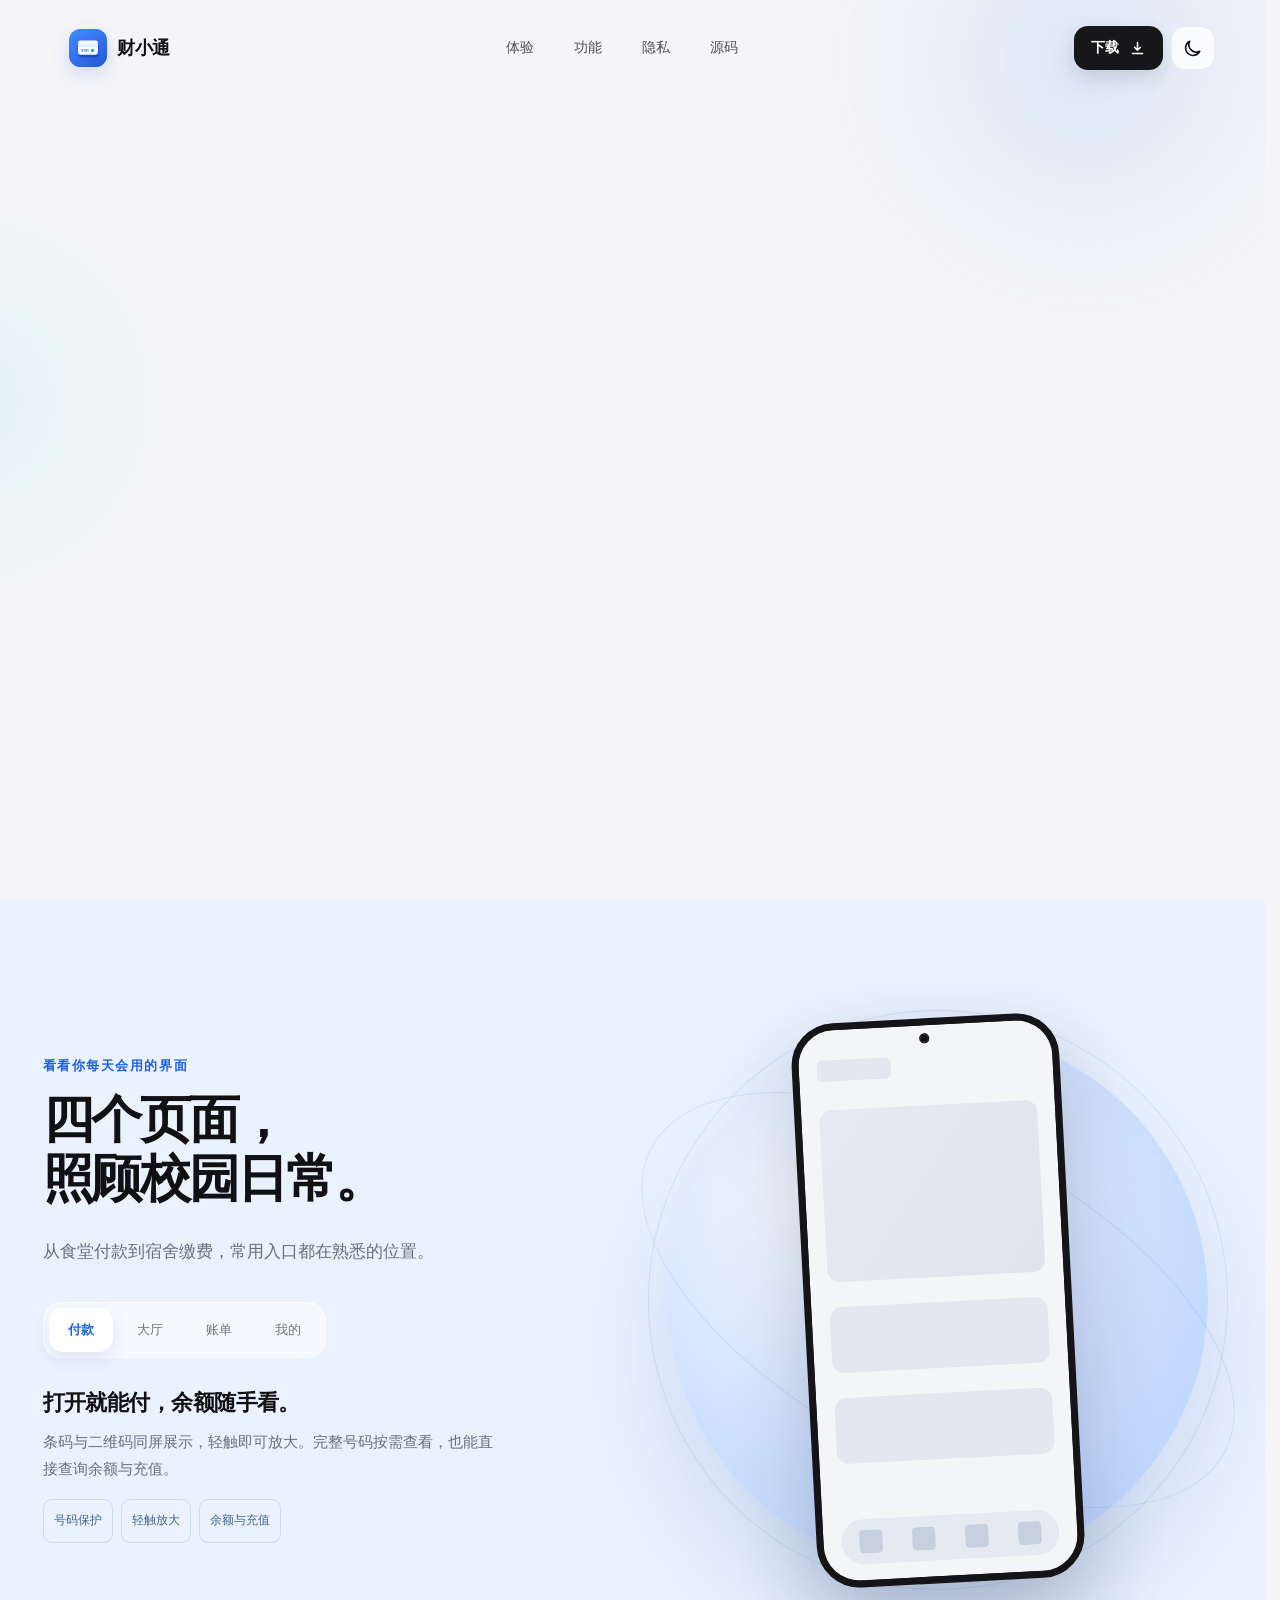
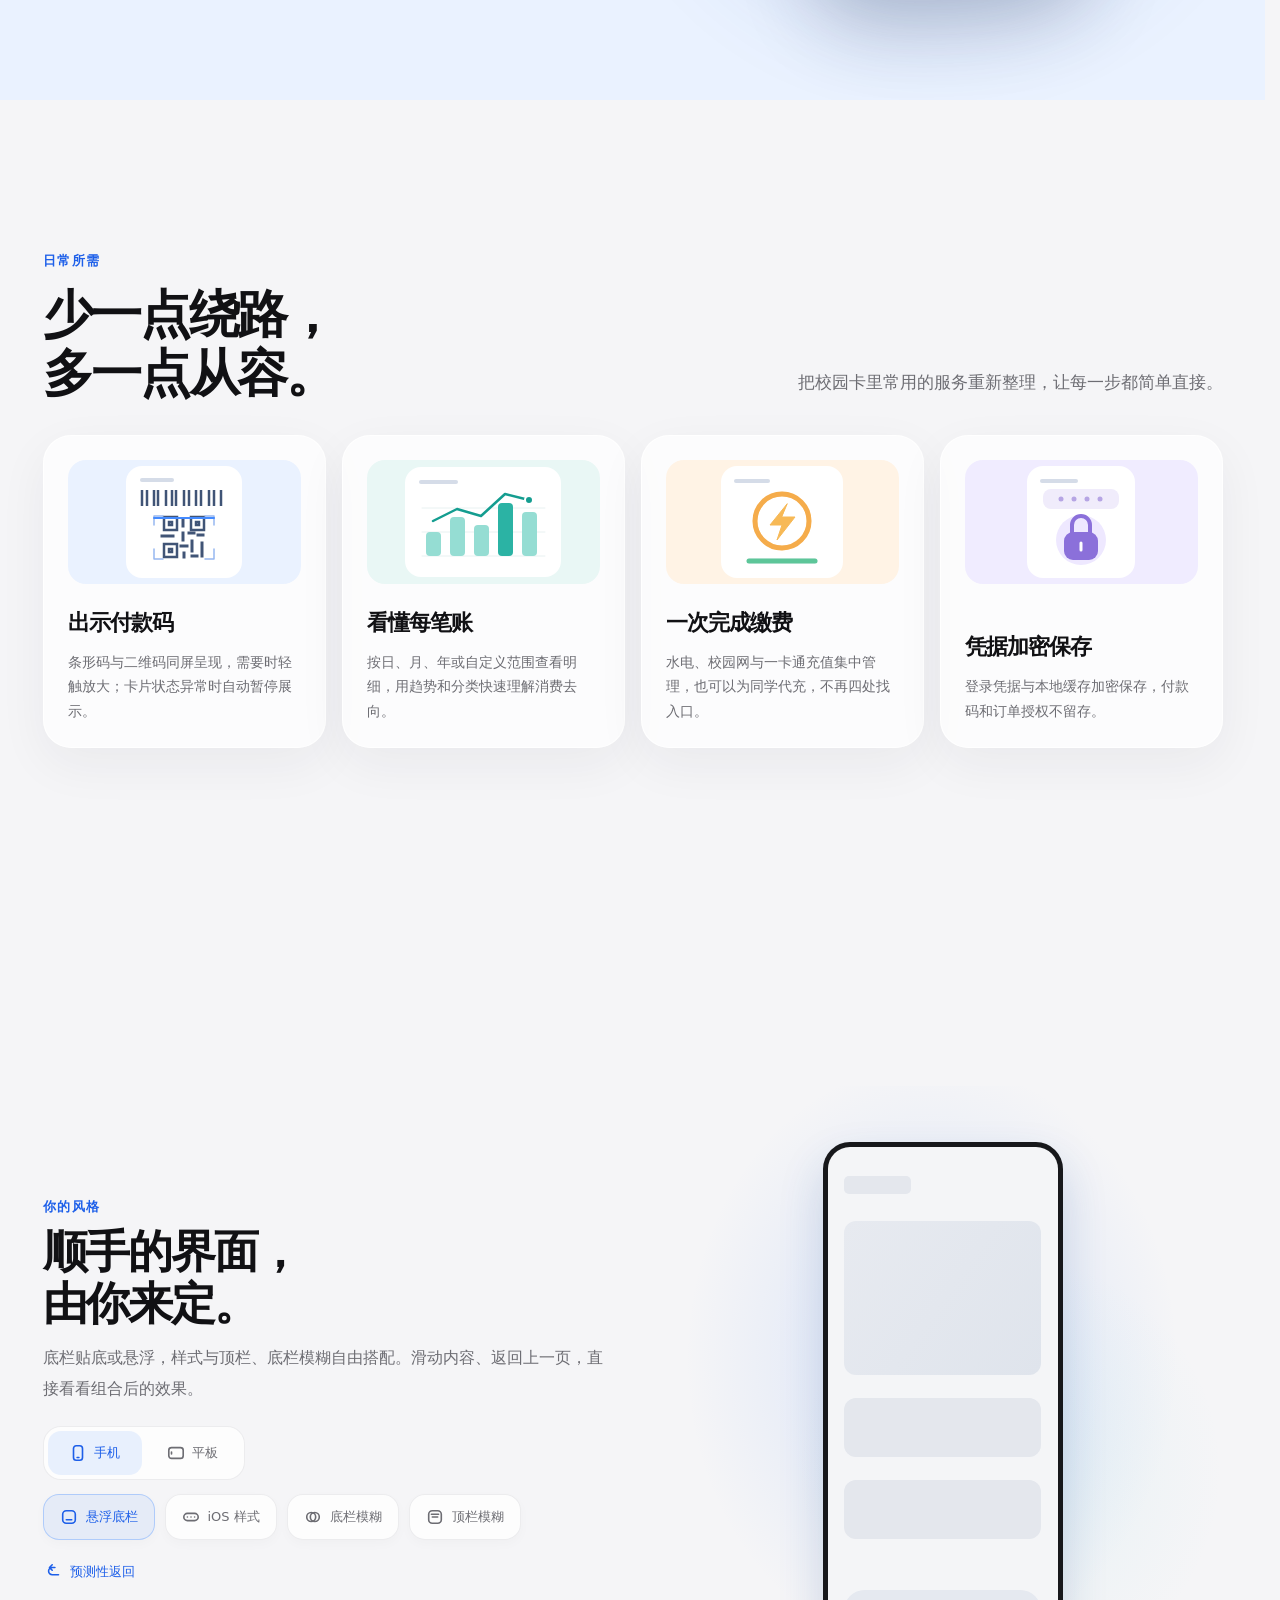
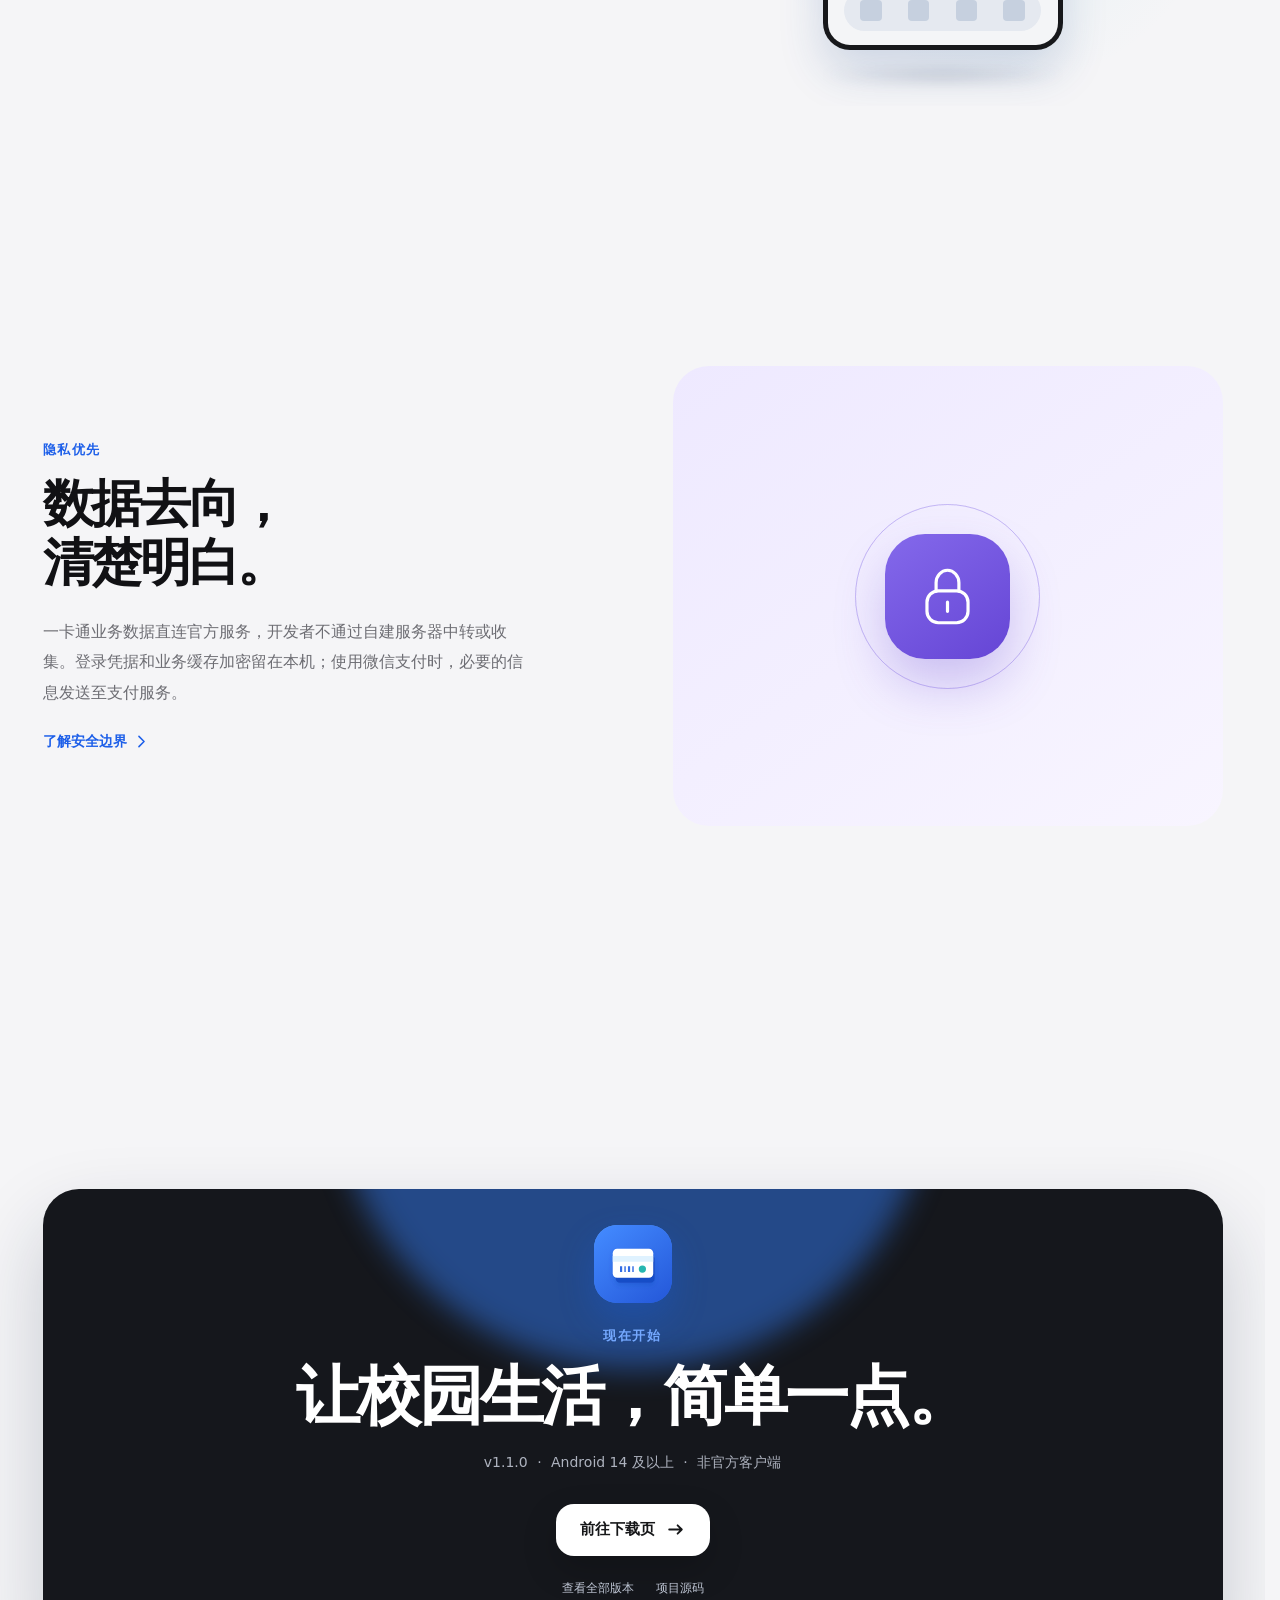
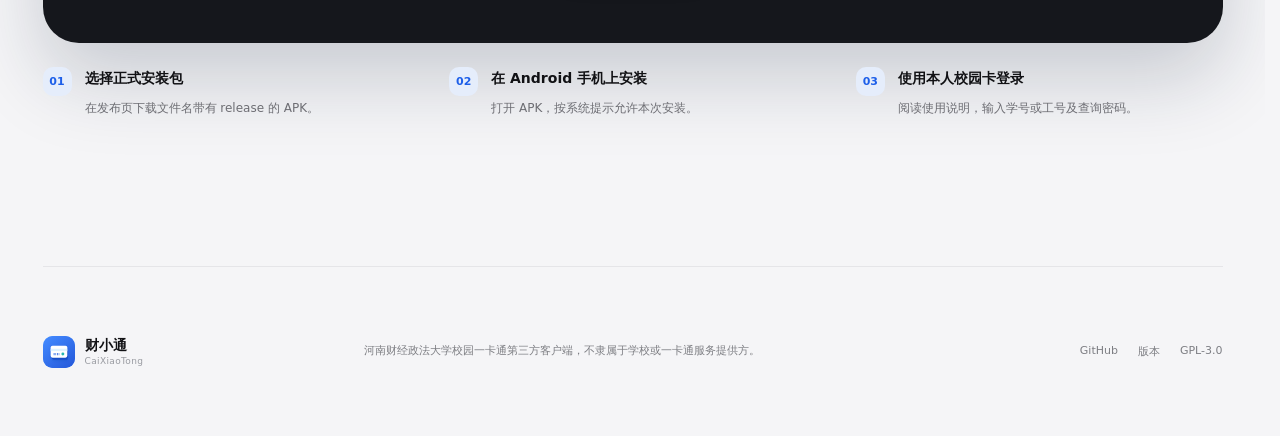
==== commit 64466324: "feat(website): 添加手机平板切换并精简界面效果选项" ====
--- a/index.html
+++ b/index.html
@@ -244,8 +244,8 @@
     </section>
 
     <section class="details section shell">
-      <div class="detail-row detail-row--theme" id="theme">
-        <div class="detail-row__visual detail-row__visual--theme reveal reveal--delay-1">
+      <div class="detail-row detail-row--theme" id="theme" data-device="phone">
+        <div class="detail-row__visual detail-row__visual--theme reveal reveal--delay-1" id="theme-preview">
           <figure class="theme-preview">
             <div class="screen-skeleton" aria-hidden="true"><i></i><i></i><i></i><i></i><span><b></b><b></b><b></b><b></b></span></div>
             <img data-media-image data-theme-image src="assets/demos/theme-bar-floating-plain-light.webp" width="576" height="1248" loading="lazy" decoding="async" alt="默认悬浮底栏效果">
@@ -259,15 +259,24 @@
         <div class="detail-row__copy reveal">
           <span class="kicker">你的风格</span>
           <h2>顺手的界面，<br>由你来定。</h2>
-          <p>底栏贴底或悬浮，样式与顶栏、底栏模糊自由搭配。滑动内容、返回上一页，直接看看组合后的效果。</p>
+          <p data-theme-description>底栏贴底或悬浮，样式与顶栏、底栏模糊自由搭配。滑动内容、返回上一页，直接看看组合后的效果。</p>
+          <div class="theme-device-tabs" role="group" aria-label="预览设备">
+            <button type="button" data-theme-device="phone" aria-pressed="true" aria-controls="theme-preview"><svg viewBox="0 0 20 20" aria-hidden="true"><rect x="5" y="2" width="10" height="16" rx="3"/><path d="M9 15h2"/></svg>手机</button>
+            <button type="button" data-theme-device="tablet" aria-pressed="false" aria-controls="theme-preview"><svg viewBox="0 0 20 20" aria-hidden="true"><rect x="2" y="4" width="16" height="12" rx="3"/><path d="M5 9v2"/></svg>平板</button>
+          </div>
           <div class="theme-options" data-theme-points role="group" aria-label="界面效果">
-            <div class="theme-toggles" role="group" aria-label="可叠加的界面选项">
+            <button type="button" class="theme-option theme-options-opener" data-theme-options-open popovertarget="theme-effect-options" aria-label="调整界面效果"><svg viewBox="0 0 20 20" aria-hidden="true"><path d="M3 6h5m4 0h5M3 14h9m4 0h1"/><circle cx="10" cy="6" r="2"/><circle cx="14" cy="14" r="2"/></svg>界面效果</button>
+            <div class="theme-toggles" id="theme-effect-options" role="group" aria-label="可叠加的界面选项">
+              <div class="theme-options-heading"><span>界面效果</span><button type="button" popovertarget="theme-effect-options" popovertargetaction="hide" aria-label="关闭界面效果"><svg viewBox="0 0 20 20" aria-hidden="true"><path d="m5 5 10 10M15 5 5 15"/></svg></button></div>
               <button type="button" class="theme-option" data-bar-position aria-pressed="true"><svg viewBox="0 0 20 20" aria-hidden="true"><rect x="3" y="3" width="14" height="14" rx="4"/><path d="M7 13h6"/></svg>悬浮底栏</button>
               <button type="button" class="theme-option" data-bar-style="ios" data-floating-style aria-pressed="false"><svg viewBox="0 0 20 20" aria-hidden="true"><rect x="2" y="6" width="16" height="8" rx="4"/><path d="M6 10h.01M10 10h.01M14 10h.01"/></svg>iOS 样式</button>
               <button type="button" class="theme-option" data-bar-blur aria-pressed="false"><svg viewBox="0 0 20 20" aria-hidden="true"><circle cx="8" cy="10" r="5"/><circle cx="12" cy="10" r="5"/></svg>底栏模糊</button>
               <button type="button" class="theme-option" data-bar-top-blur aria-pressed="false"><svg viewBox="0 0 20 20" aria-hidden="true"><rect x="3" y="3" width="14" height="14" rx="4"/><path d="M6 7h8M7 10h6"/></svg>顶栏模糊</button>
             </div>
-            <button type="button" class="theme-back" data-theme-back><svg viewBox="0 0 20 20" aria-hidden="true"><path d="M15 13H8a4 4 0 0 1 0-8h3M8 2l-3 3 3 3"/></svg>预测性返回</button>
+            <div class="theme-extra-actions">
+              <button type="button" class="theme-option" data-pad-rail aria-pressed="true" aria-label="收起侧栏" hidden><svg viewBox="0 0 20 20" aria-hidden="true"><rect x="2" y="3" width="16" height="14" rx="3"/><path d="M7 3v14M4.5 7h.01M4.5 10h.01"/></svg><span data-pad-rail-label>收起侧栏</span></button>
+              <button type="button" class="theme-back" data-theme-back><svg viewBox="0 0 20 20" aria-hidden="true"><path d="M15 13H8a4 4 0 0 1 0-8h3M8 2l-3 3 3 3"/></svg>预测性返回</button>
+            </div>
           </div>
         </div>
       </div>
--- a/styles.css
+++ b/styles.css
@@ -276,7 +276,15 @@
 .demo-control:hover { background: #fff; }
 .demo-control svg { width: 16px; height: 16px; }
 .theme-preview video { display: block; width: 100%; height: auto; aspect-ratio: 411 / 891; border-radius: 22px; }
+.theme-device-tabs { display: inline-flex; gap: 4px; margin-top: 22px; padding: 4px; border: 1px solid var(--line); border-radius: 18px; background: var(--surface); }
+.theme-device-tabs button { display: inline-flex; align-items: center; justify-content: center; gap: 7px; min-width: 94px; min-height: 44px; padding: 0 15px; border: 0; border-radius: 13px; background: transparent; color: var(--muted); font: inherit; font-size: 13px; cursor: pointer; transition: background .2s, color .2s; }
+.theme-device-tabs button[aria-pressed="true"] { background: rgba(52, 130, 255, .1); color: var(--blue-deep); }
+.theme-device-tabs button:hover { color: var(--blue-deep); }
+.theme-device-tabs svg { width: 18px; height: 18px; }
 .theme-options { display: grid; justify-items: start; gap: 10px; margin-top: 26px; }
+.theme-device-tabs + .theme-options { margin-top: 14px; }
+.theme-toggles { align-content: start; }
+.theme-option.theme-options-opener, .theme-options-heading { display: none; }
 .theme-toggles { display: flex; flex-wrap: wrap; gap: 10px; }
 .theme-option {
   position: relative;
@@ -306,6 +314,7 @@
 .theme-back { position: relative; display: inline-flex; align-items: center; gap: 7px; min-height: 44px; padding: 0 2px; border: 0; background: none; color: var(--blue-deep); font: inherit; font-size: 13px; cursor: pointer; }
 .theme-back svg { width: 18px; height: 18px; transition: transform .2s var(--ease); }
 .theme-back:hover svg { transform: translateX(-3px); }
+.theme-extra-actions { display: flex; align-items: center; gap: 10px; }
 .theme-controls { position: absolute; right: 18px; bottom: 18px; z-index: 4; }
 [hidden] { display: none !important; }
 .showcase__stage { position: relative; z-index: 0; height: 620px; display: grid; place-items: center; }
@@ -354,6 +363,7 @@
 .theme-preview { position: absolute; width: 190px; margin: 0; padding: 5px; border-radius: 27px; background: #17181b; box-shadow: 0 22px 45px rgba(33,76,143,.18); }
 .theme-preview img { width: 100%; height: auto; border-radius: 22px; }
 .theme-preview .screen-overlay { position: absolute; inset: 5px; width: calc(100% - 10px); height: calc(100% - 10px); border-radius: 22px; pointer-events: none; }
+.detail-row--theme { overflow-anchor: none; }
 .detail-row--theme .detail-row__copy { order: 0; max-width: 620px; }
 .detail-row--theme .detail-row__copy p { max-width: 600px; }
 .detail-row__visual--theme { order: 1; width: 100%; height: 560px; }
@@ -679,6 +689,71 @@
   .detail-row--theme .theme-preview { width: var(--theme-phone-width); }
 }
 
+.detail-row--theme .theme-preview--tablet { width: min(100% - 20px, 540px); padding: 7px; border-radius: 22px; }
+.theme-preview--tablet > img { aspect-ratio: 8 / 5; border-radius: 15px; }
+.theme-preview--tablet video { aspect-ratio: 8 / 5; border-radius: 15px; }
+.detail-row--theme .theme-preview--tablet > .screen-skeleton,
+.detail-row--theme .theme-preview--tablet .screen-overlay { inset: 7px; width: calc(100% - 14px); height: calc(100% - 14px); border-radius: 15px; }
+.theme-preview--tablet > .screen-skeleton { padding: 6% 5% 5% 22%; gap: 6%; }
+.theme-preview--tablet > .screen-skeleton > span { position: absolute; inset: 8% auto 8% 4%; width: 14%; flex-direction: column; padding: 8% 2%; border-radius: 8px; }
+.theme-preview--tablet > .screen-skeleton b { width: 32%; }
+.detail-row--theme .theme-device-cover { z-index: 3; pointer-events: none; }
+.theme-device-cover canvas { object-fit: contain; }
+@media (min-width: 761px) and (min-height: 601px), (min-width: 1101px) {
+  .detail-row--theme[data-device="tablet"] .theme-options { display: flex; align-items: center; flex-wrap: wrap; gap: 10px 14px; }
+  .detail-row--theme[data-device="tablet"] .theme-options .theme-toggles { display: contents; }
+}
+
+@media (max-width: 760px), (orientation: landscape) and (max-height: 600px) and (max-width: 1100px) {
+  .theme-device-tabs + .theme-options { display: flex; align-items: center; gap: 16px; justify-content: center; }
+  .theme-option.theme-options-opener { display: inline-flex; }
+  .theme-options-heading { grid-column: 1 / -1; display: flex; align-items: center; justify-content: space-between; color: var(--ink); font-size: 15px; font-weight: 600; }
+  .theme-options-heading button { display: grid; place-items: center; width: 44px; height: 44px; border: 0; border-radius: 14px; background: var(--page); color: var(--muted); cursor: pointer; }
+  .theme-options-heading svg { width: 18px; height: 18px; }
+  .theme-toggles[popover] { inset: auto 16px 16px; width: min(360px, calc(100% - 32px)); margin: 0 auto; padding: 12px 16px 18px; border: 1px solid var(--line); border-radius: 24px; background: var(--page); color: var(--ink); box-shadow: 0 12px 45px #0002; }
+  .theme-toggles[popover]:not(:popover-open) { display: none; }
+  .theme-toggles[popover]:popover-open { display: grid; grid-template-columns: repeat(2, minmax(0, 1fr)); gap: 10px; animation: theme-options-in .2s var(--ease); }
+  .theme-toggles::backdrop { background: rgba(15, 22, 35, .18); }
+  .theme-toggles[popover] .theme-option { min-height: 48px; padding-inline: 10px; font-size: 13px; gap: 6px; }
+  .theme-toggles[popover] .theme-option svg { width: 16px; height: 16px; flex-basis: 16px; }
+  .theme-toggles[popover] [data-pad-rail] { grid-column: 1 / -1; }
+  .theme-extra-actions .theme-option { background: transparent; border-color: transparent; padding-inline: 2px; color: var(--blue-deep); box-shadow: none; }
+  .theme-extra-actions .theme-option:disabled { opacity: .4; }
+}
+@keyframes theme-options-in { from { opacity: 0; transform: translateY(10px); } to { opacity: 1; transform: none; } }
+
+@media (max-width: 760px) and (orientation: portrait) {
+  .theme-device-tabs { margin-top: 14px; }
+  .theme-device-tabs + .theme-options { margin-top: 10px; }
+  .detail-row--theme .detail-row__visual--theme { height: clamp(240px, calc(100svh - 430px), 400px); }
+  .detail-row--theme .theme-preview:not(.theme-preview--tablet) { width: clamp(105px, calc((100svh - 440px) / 2.17), 180px); }
+  .detail-row--theme .theme-preview--tablet { width: min(100% - 8px, 520px); padding: 5px; border-radius: 18px; }
+  .theme-preview--tablet > img { border-radius: 13px; }
+  .detail-row--theme .theme-preview--tablet > .screen-skeleton,
+  .detail-row--theme .theme-preview--tablet .screen-overlay { inset: 5px; width: calc(100% - 10px); height: calc(100% - 10px); border-radius: 13px; }
+}
+@media (max-width: 760px) and (max-height: 699px) and (orientation: portrait) {
+  .theme-device-tabs { margin-top: 8px; }
+  .detail-row--theme .detail-row__visual--theme { height: 200px; }
+  .detail-row--theme .theme-preview:not(.theme-preview--tablet) { width: 89px; }
+  .detail-row--theme .theme-preview--tablet { width: min(100% - 8px, 295px); }
+}
+@media (orientation: landscape) and (max-height: 600px) and (max-width: 1100px) {
+  .theme-device-tabs { margin-top: 8px; }
+  .theme-device-tabs button { min-width: 76px; padding-inline: 10px; }
+  .theme-device-tabs + .theme-options { margin-top: 8px; justify-content: start; gap: 12px; }
+  .theme-back { justify-self: start; }
+  .detail-row--theme .detail-row__copy p { display: none; }
+}
+@media (orientation: landscape) and (max-height: 360px) and (max-width: 760px) {
+  .detail-row--theme { padding-block: 4px; }
+  .detail-row--theme .detail-row__copy p { display: none; }
+  .detail-row--theme .detail-row__copy h2 { font-size: 19px; margin-top: 4px; }
+  .theme-device-tabs { margin-top: 4px; padding: 2px; }
+  .theme-device-tabs + .theme-options { gap: 12px; }
+  .theme-extra-actions .theme-option { padding-inline: 6px; font-size: 11px; }
+}
+
 :root[data-theme="dark"] {
   color-scheme: dark;
   --page: #101319;
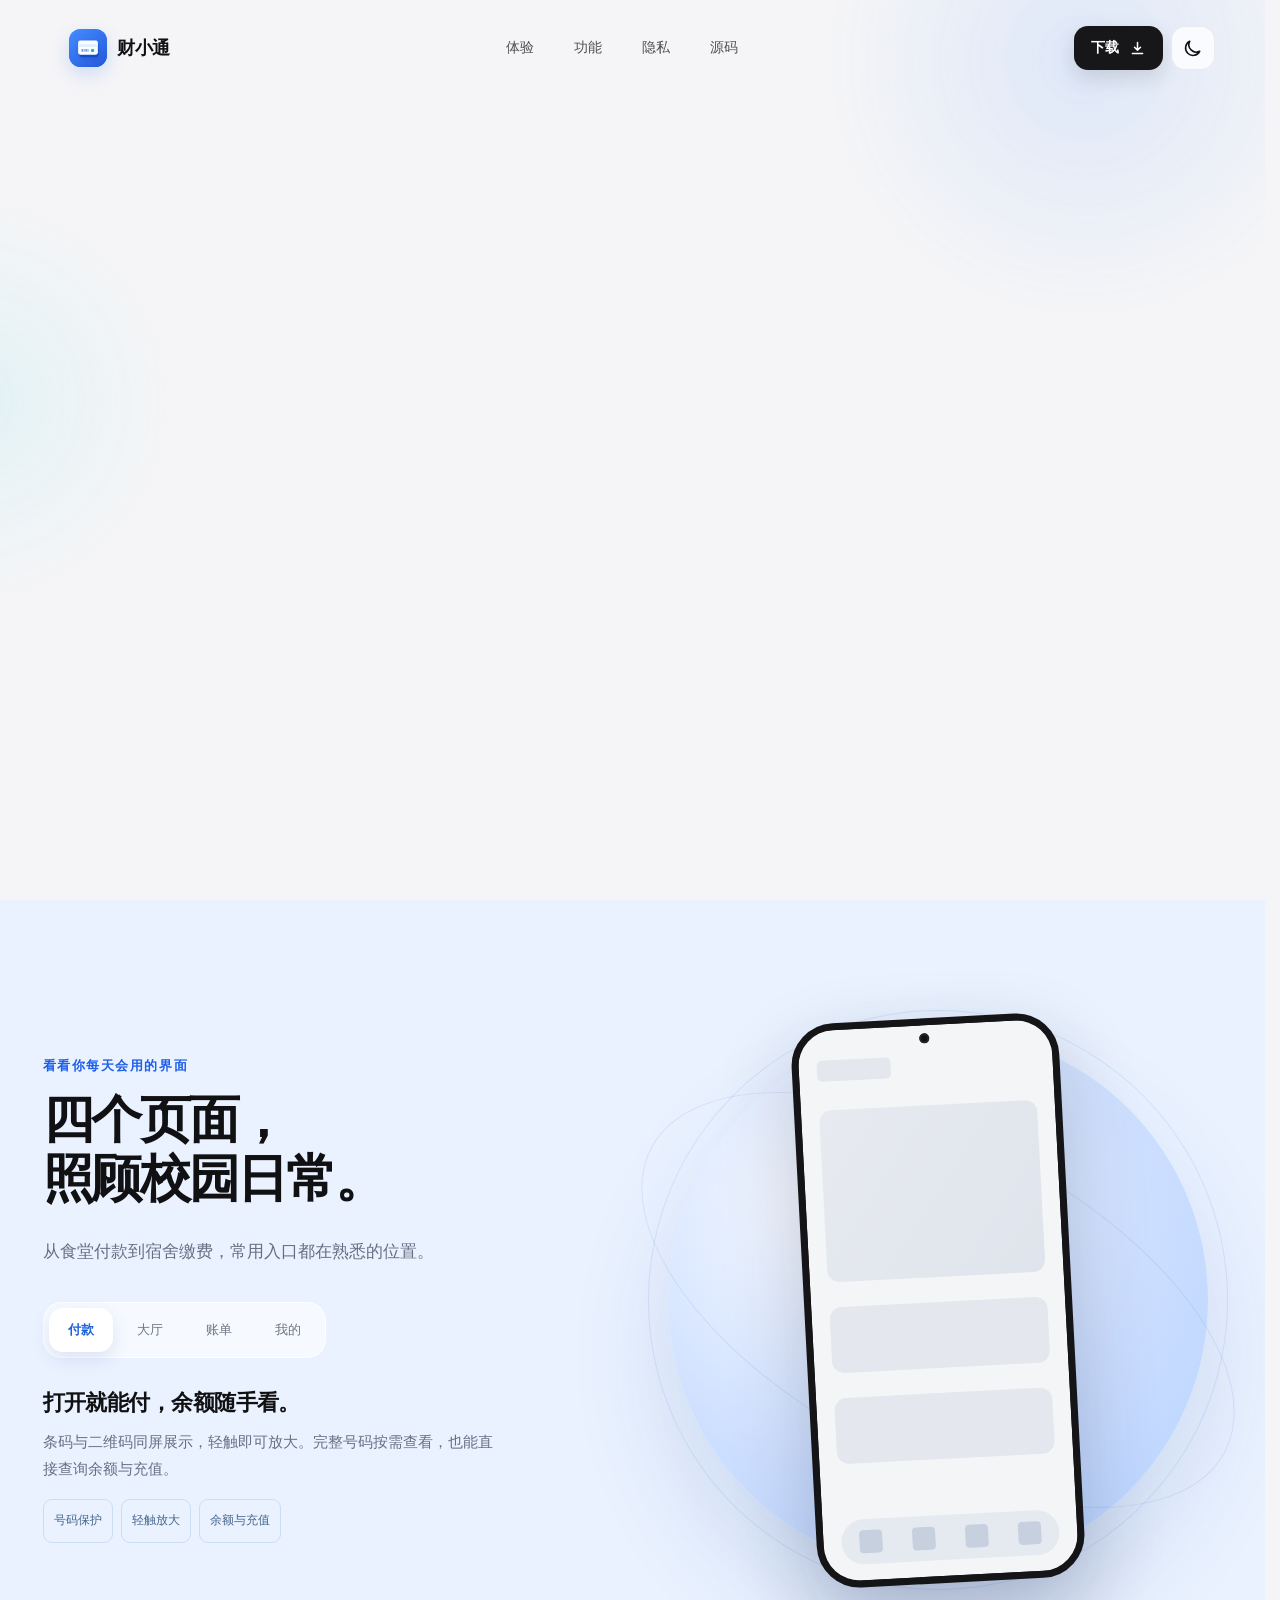
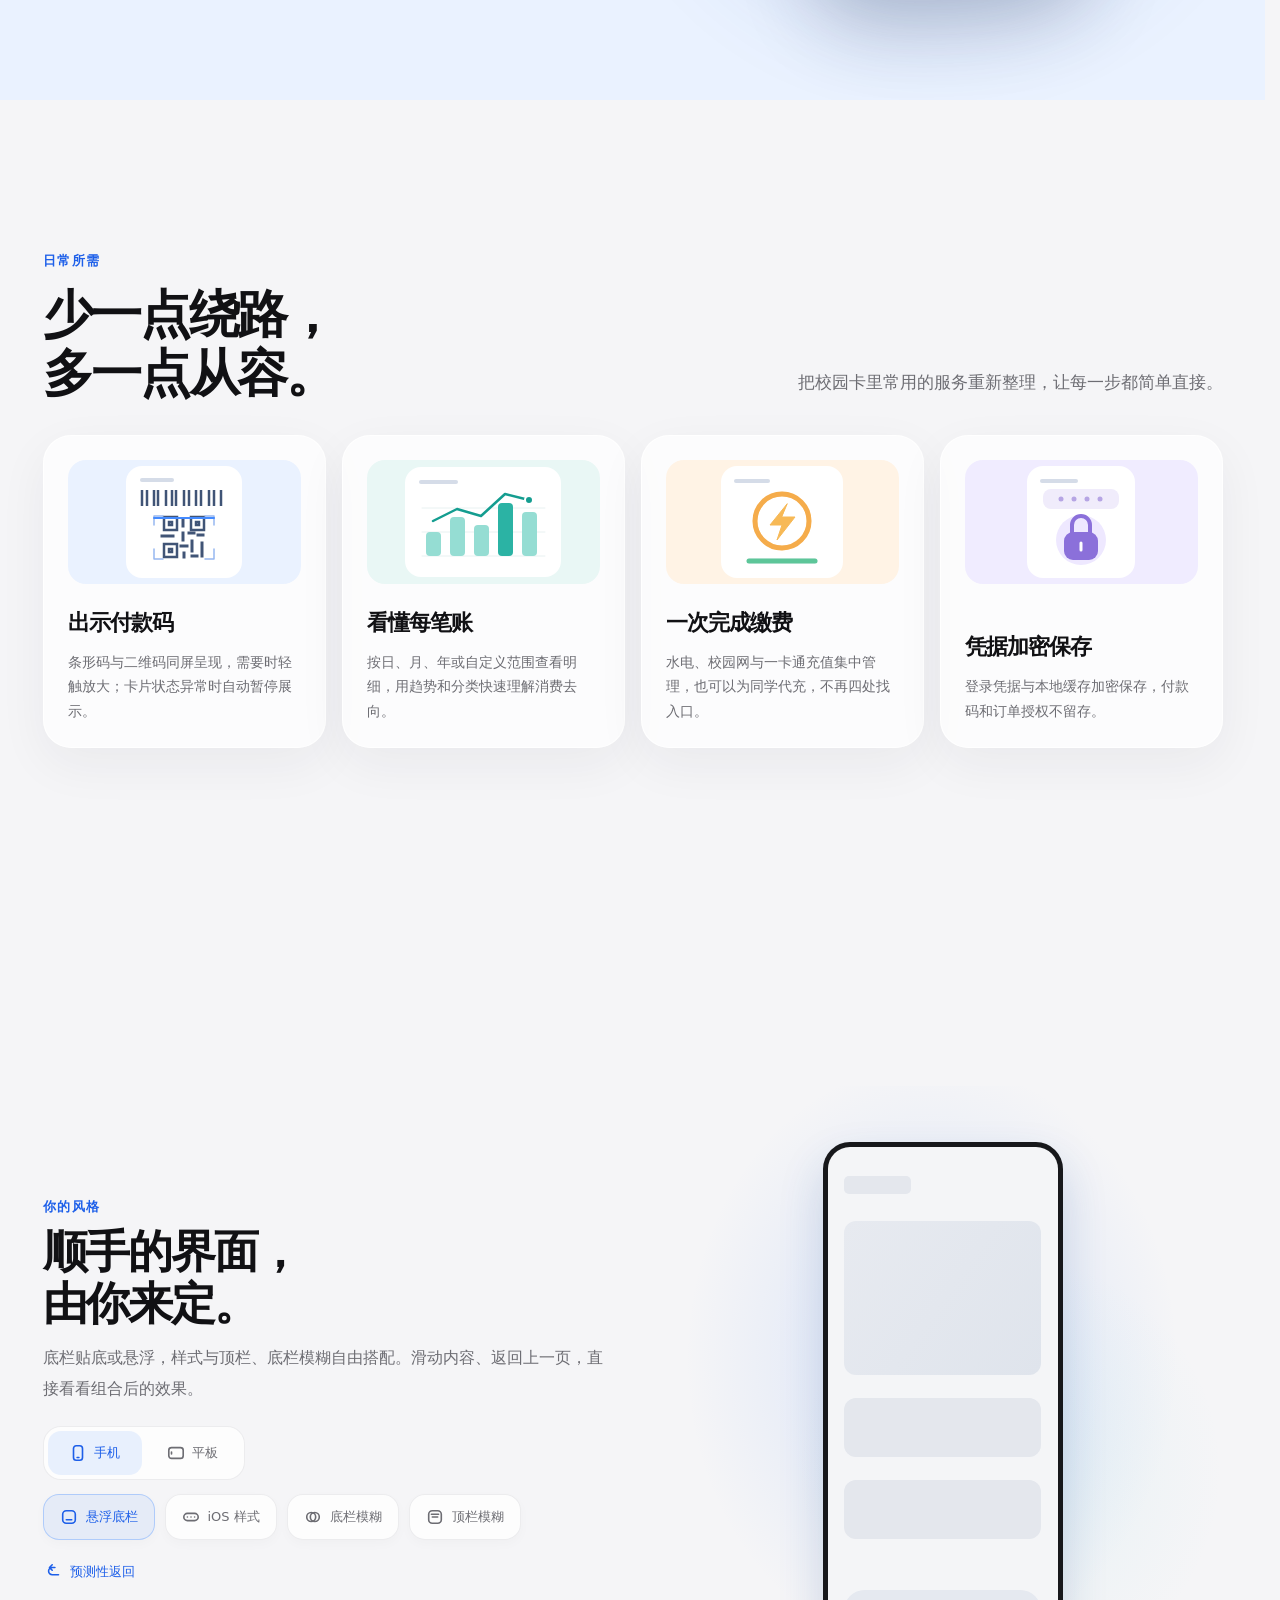
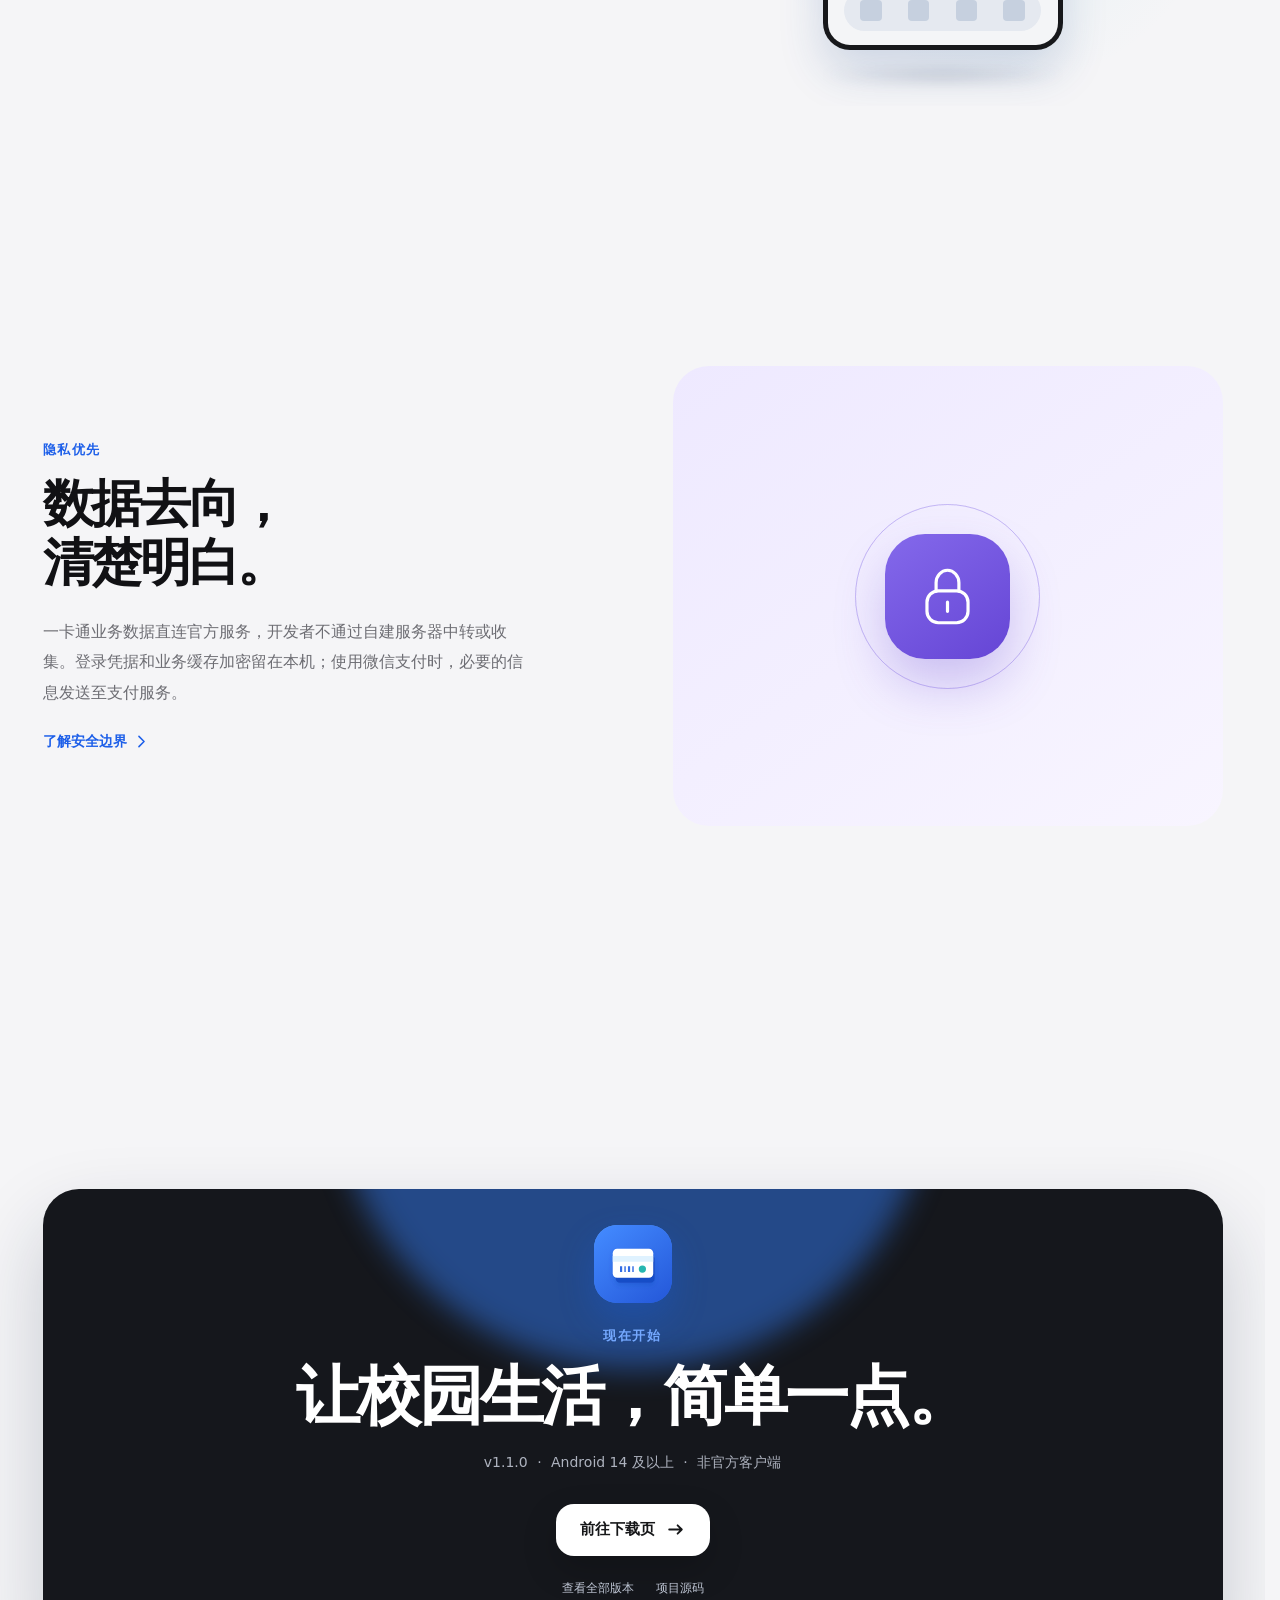
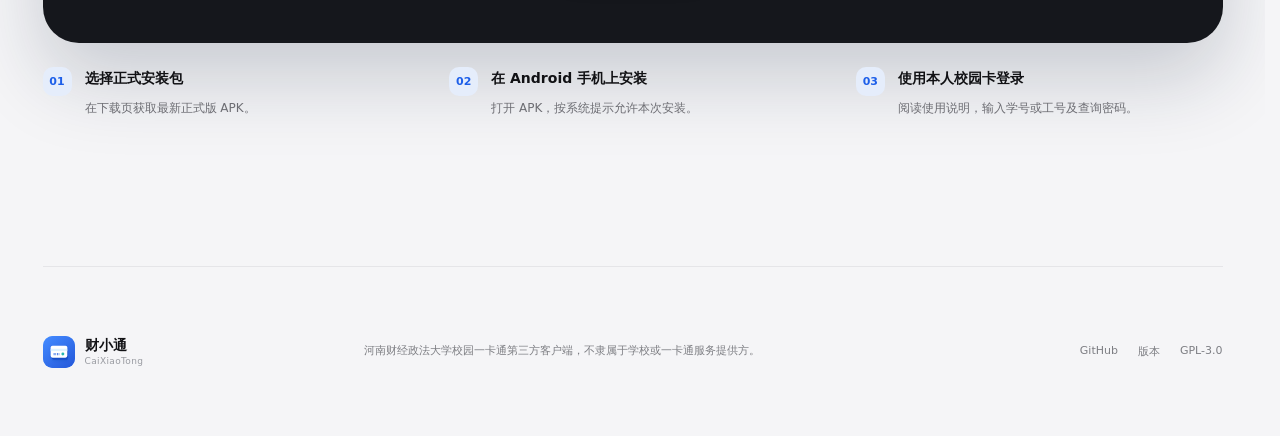
==== commit ae25d536: "feat(website): 添加正式版下载页与版本记录并完善页面过渡" ====
--- a/index.html
+++ b/index.html
@@ -36,7 +36,7 @@
         <a href="https://github.com/Mercury000/HUEL-yktwx" target="_blank" rel="noreferrer">源码</a>
       </div>
       <div class="nav__actions">
-      <a class="button button--compact button--dark" href="#download">
+      <a class="button button--compact button--dark" href="download.html">
         下载
         <svg viewBox="0 0 20 20" aria-hidden="true"><path d="M10 3v9m0 0 3.5-3.5M10 12 6.5 8.5M4 16h12"/></svg>
       </a>
@@ -64,7 +64,7 @@
         <h1 class="reveal reveal--delay-1">校园生活<br><span>一触即达</span></h1>
         <p class="hero__lead reveal reveal--delay-2">你的校园一卡通 Android 客户端。<br>付款、缴费、查账，日常所需就在手边。</p>
         <div class="hero__actions reveal reveal--delay-3">
-          <a class="button button--primary" href="#download">
+          <a class="button button--primary" href="download.html">
             <svg viewBox="0 0 24 24" aria-hidden="true"><path d="M12 3v12m0 0 4.5-4.5M12 15l-4.5-4.5M5 20h14"/></svg>
             获取财小通
           </a>
@@ -305,17 +305,17 @@
       <span class="kicker">现在开始</span>
       <h2 id="download-title">让校园生活，简单一点。</h2>
       <p>v1.1.0 <span>·</span> Android 14 及以上 <span>·</span> 非官方客户端</p>
-      <a class="button button--light" href="https://github.com/Mercury000/HUEL-yktwx/releases/latest">
+      <a class="button button--light" href="download.html">
         前往下载页
         <svg viewBox="0 0 20 20" aria-hidden="true"><path d="M4 10h12m0 0-4-4m4 4-4 4"/></svg>
       </a>
       <div class="download-links">
-        <a href="https://github.com/Mercury000/HUEL-yktwx/releases">查看全部版本</a>
+        <a href="download.html#history">查看全部版本</a>
         <a href="https://github.com/Mercury000/HUEL-yktwx">项目源码</a>
       </div>
     </section>
     <section class="getting-started shell" aria-label="安装与使用">
-      <div class="reveal"><span class="step-number">01</span><h3>选择正式安装包</h3><p>在发布页下载文件名带有 release 的 APK。</p></div>
+      <div class="reveal"><span class="step-number">01</span><h3>选择正式安装包</h3><p>在下载页获取最新正式版 APK。</p></div>
       <div class="reveal reveal--delay-1"><span class="step-number">02</span><h3>在 Android 手机上安装</h3><p>打开 APK，按系统提示允许本次安装。</p></div>
       <div class="reveal reveal--delay-2"><span class="step-number">03</span><h3>使用本人校园卡登录</h3><p>阅读使用说明，输入学号或工号及查询密码。</p></div>
     </section>
@@ -330,7 +330,7 @@
     <p>河南财经政法大学校园一卡通第三方客户端，不隶属于学校或一卡通服务提供方。</p>
     <div class="footer__links">
       <a href="https://github.com/Mercury000/HUEL-yktwx">GitHub</a>
-      <a href="https://github.com/Mercury000/HUEL-yktwx/releases">版本</a>
+      <a href="download.html#history">版本</a>
       <a href="https://github.com/Mercury000/HUEL-yktwx/blob/main/LICENSE">GPL-3.0</a>
     </div>
   </footer>
--- a/styles.css
+++ b/styles.css
@@ -408,13 +408,22 @@
 .footer__links a { transition: color .2s; }
 .footer__links a:hover { color: var(--ink); }
 
-.entrance-ready .hero .reveal, .motion-ready .reveal { opacity: 0; }
+.entrance-ready .hero .reveal, .entrance-ready .download-intro .reveal, .entrance-ready .download-hero > .reveal, .motion-ready .reveal { opacity: 0; }
 .reveal--delay-1 { --reveal-delay: .1s; }
 .reveal--delay-2 { --reveal-delay: .2s; }
 .reveal--delay-3 { --reveal-delay: .3s; }
 .reveal--delay-4 { --reveal-delay: .4s; }
 .motion-ready .reveal.is-visible { opacity: 1; animation: reveal-in .85s cubic-bezier(.22, .61, .36, 1) var(--reveal-delay, 0s) backwards; }
 @keyframes reveal-in { from { opacity: 0; transform: translateY(var(--reveal-distance, 28px)); } to { opacity: 1; transform: translateY(0); } }
+
+@view-transition { navigation: auto; }
+.site-header { view-transition-name: site-header; }
+::view-transition-old(root) { animation: page-leave .2s ease-out both; }
+::view-transition-new(root) { animation: page-arrive .32s var(--ease) both; }
+::view-transition-old(site-header), ::view-transition-new(site-header) { animation: none; }
+::view-transition-group(site-header) { animation-duration: 0s; }
+@keyframes page-leave { to { opacity: 0; } }
+@keyframes page-arrive { from { opacity: 0; transform: translateY(10px); } to { opacity: 1; transform: translateY(0); } }
 
 @keyframes halo-breathe { 0%,100% { transform: scale(.96); opacity: .65; } 50% { transform: scale(1.04); opacity: .9; } }
 @keyframes float { 0%,100% { transform: translateY(0) rotate(-1deg); } 50% { transform: translateY(-12px) rotate(1deg); } }
@@ -829,10 +838,11 @@
 }
 
 @media (prefers-reduced-motion: reduce) {
+  @view-transition { navigation: none; }
   html { scroll-behavior: auto; scroll-snap-type: none; }
   *, *::before, *::after { animation-duration: .01ms !important; animation-iteration-count: 1 !important; transition-duration: .01ms !important; }
   .nav-backdrop, .nav__links, .nav__links a { transition-delay: 0s !important; }
-  .entrance-ready .hero .reveal, .motion-ready .reveal, .motion-ready .reveal.is-visible { opacity: 1; transform: none; animation: none; }
+  .entrance-ready .hero .reveal, .entrance-ready .download-intro .reveal, .entrance-ready .download-hero > .reveal, .motion-ready .reveal, .motion-ready .reveal.is-visible { opacity: 1; transform: none; animation: none; }
   .feature-motion * { animation: none !important; }
   .demo-scan, .demo-tap, .demo-secure-dot { opacity: 0; }
   .demo-payment-check, .demo-charge-check { opacity: 1; }
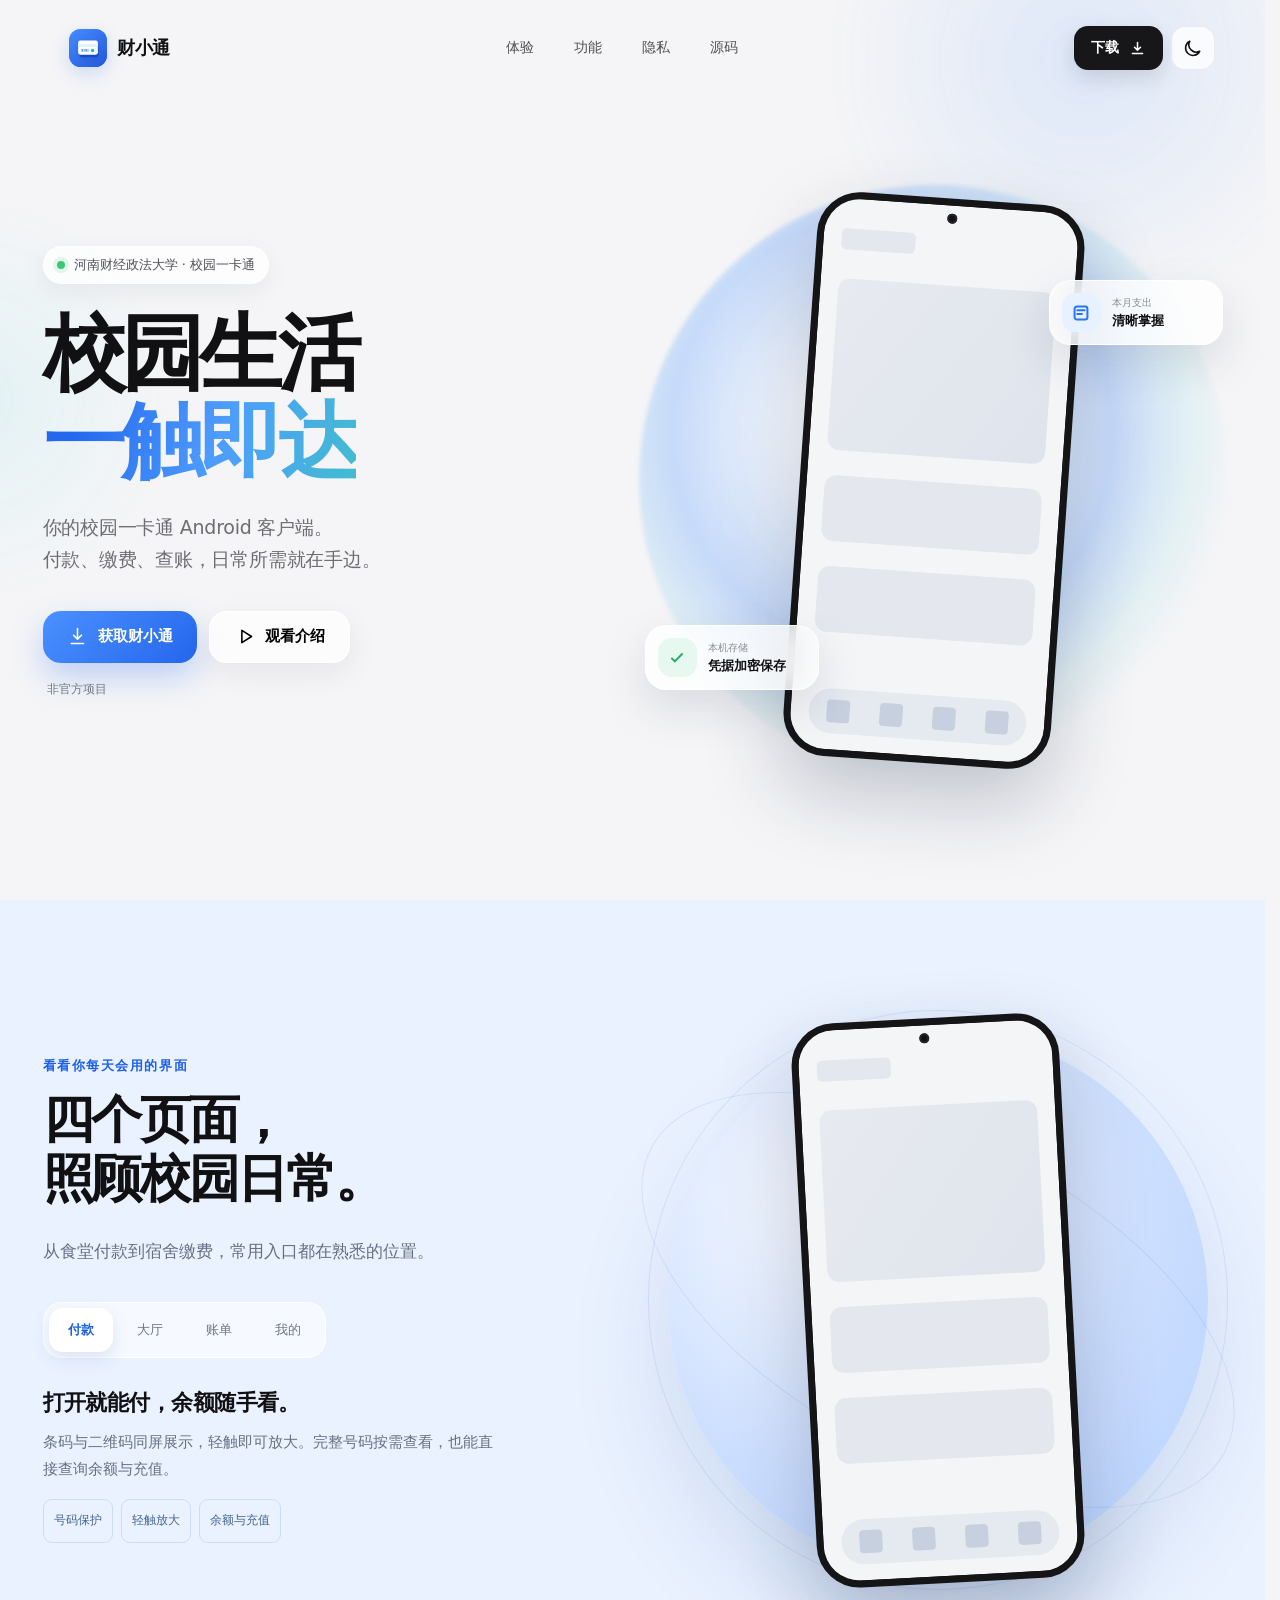
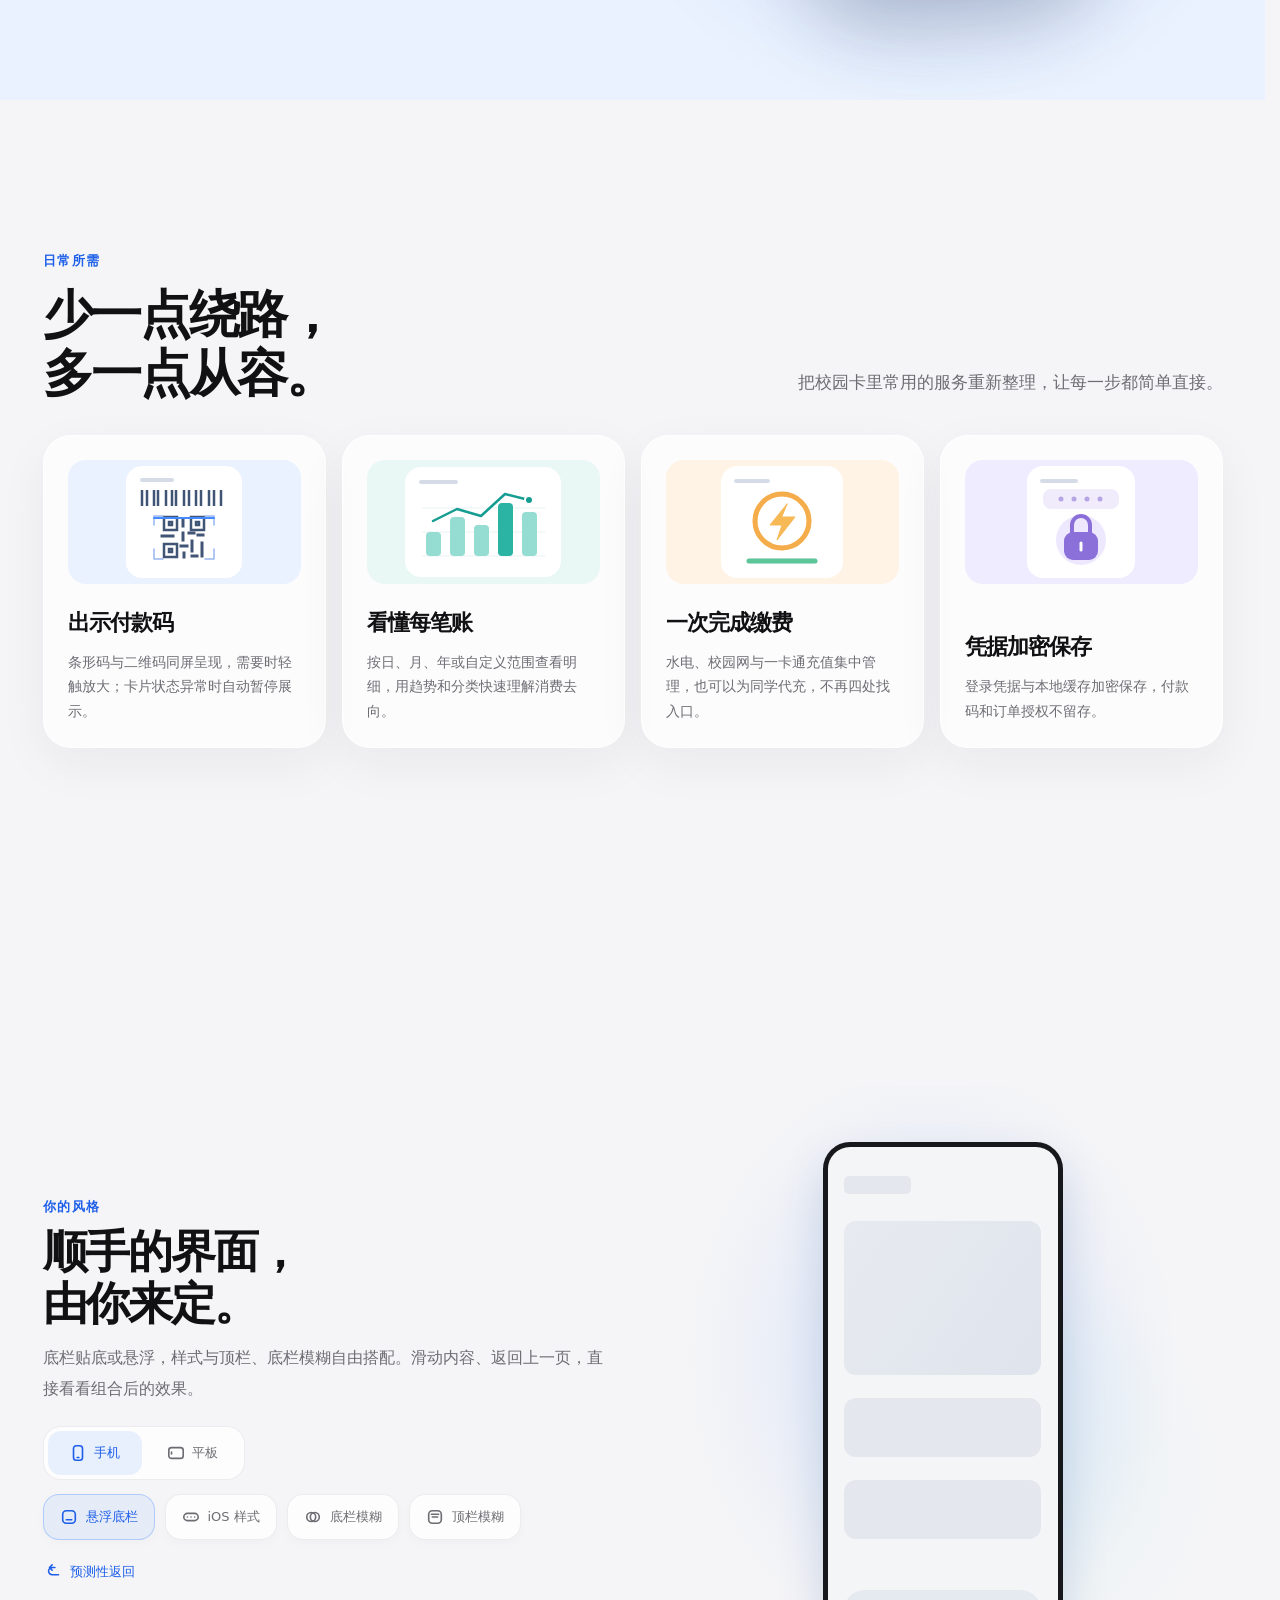
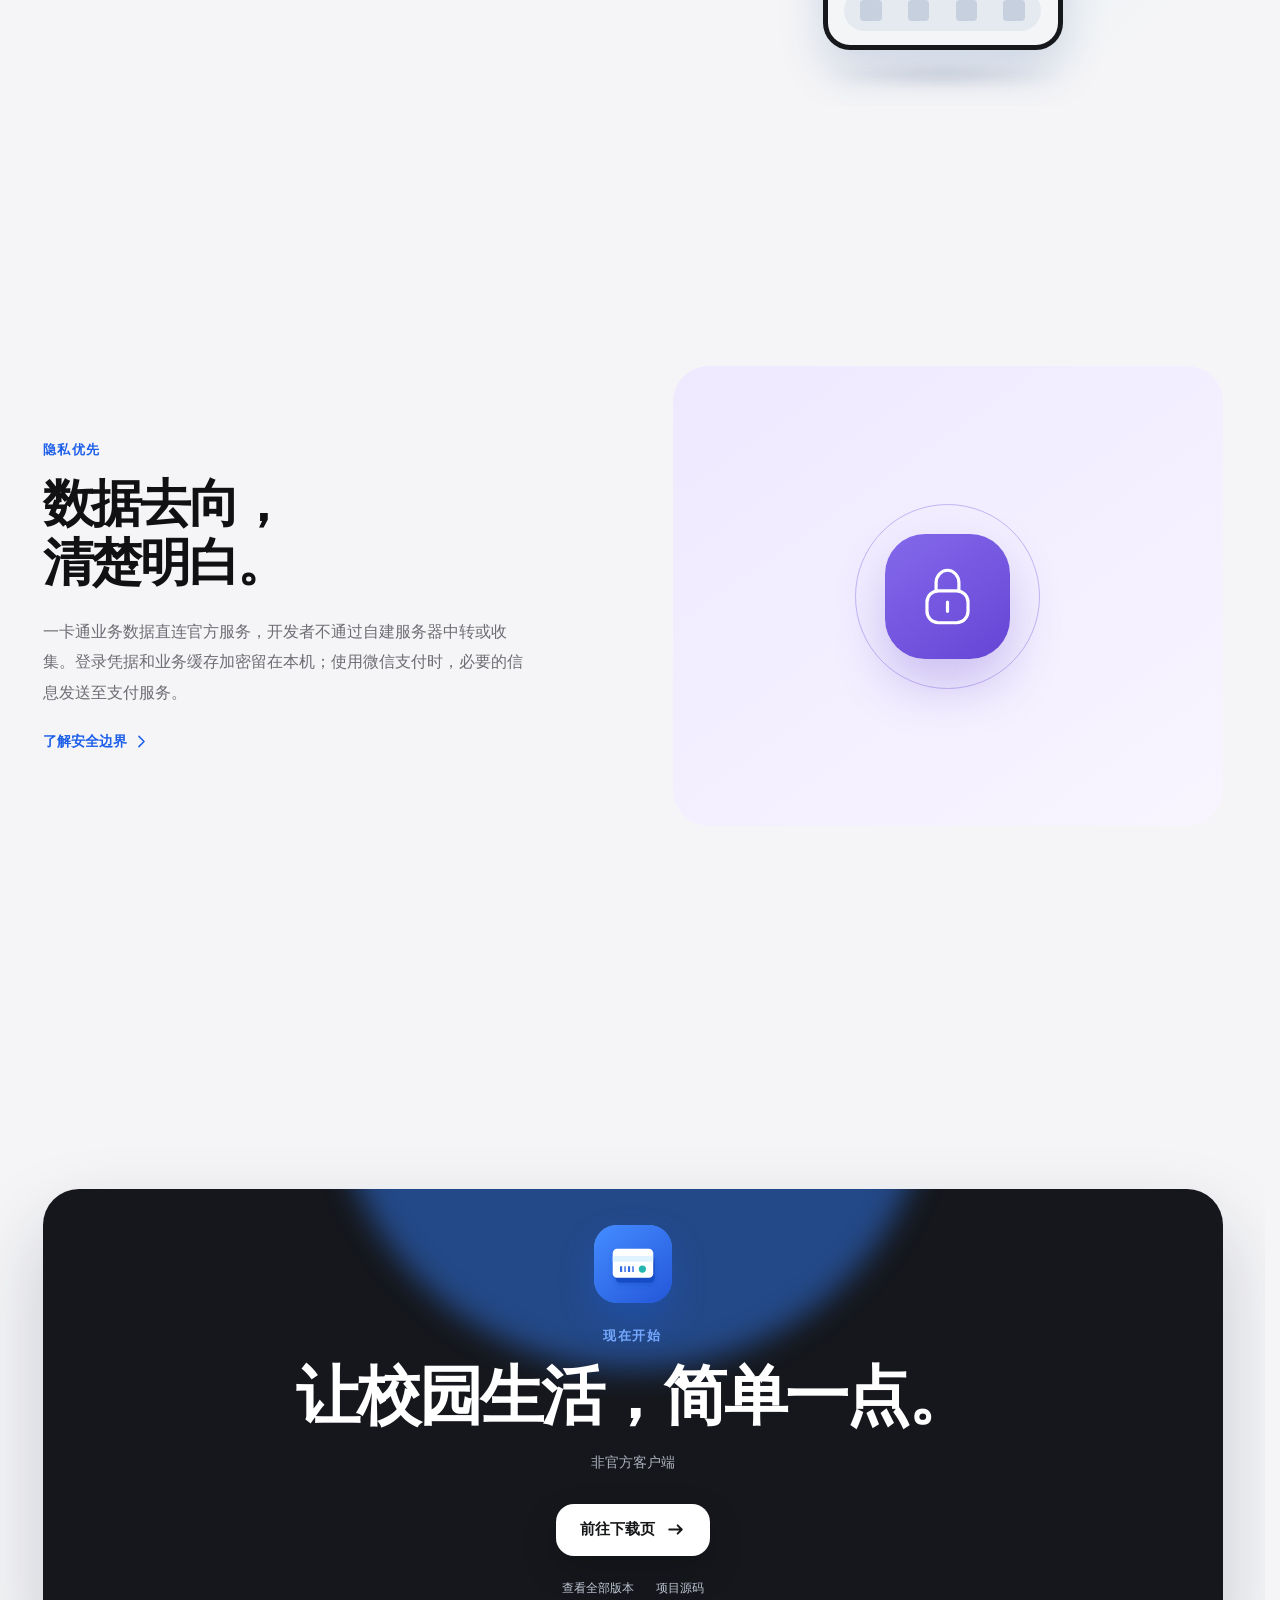
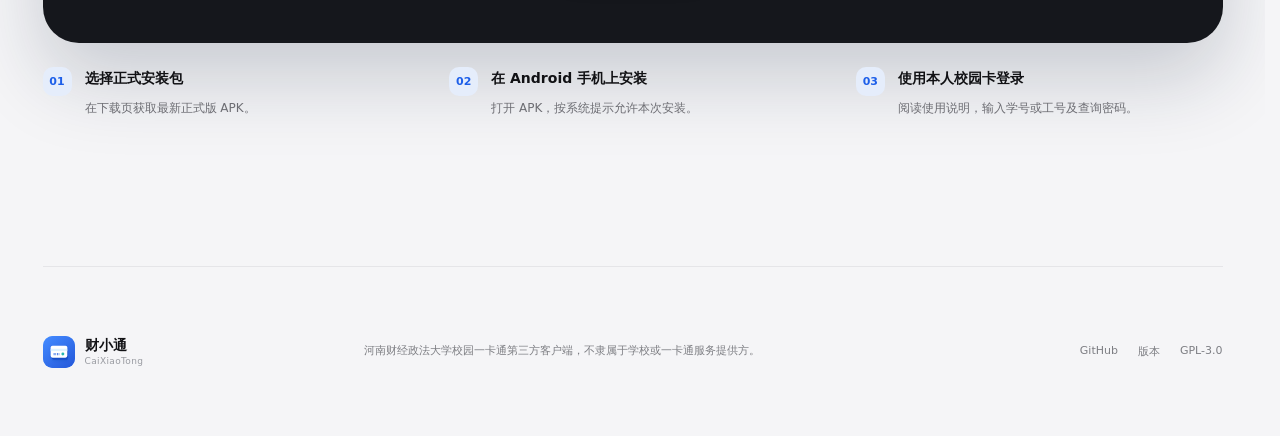
==== commit a9e52fa8: "fix(website): 修复首页版本号与系统要求未从接口获取的问题" ====
--- a/index.html
+++ b/index.html
@@ -5,12 +5,14 @@
   <meta name="viewport" content="width=device-width, initial-scale=1.0">
   <meta name="theme-color" content="#f5f5f7">
   <meta name="description" content="财小通——为河南财经政法大学打造的校园一卡通 Android 客户端。付款、缴费、账单与校园卡管理，一站完成。">
+  <meta name="release-api" content="">
   <title>财小通 · 校园生活，一触即达</title>
   <link rel="icon" href="assets/logo.svg" type="image/svg+xml">
   <script src="site-theme.js"></script>
   <link rel="stylesheet" href="styles.css">
   <script src="media-ready.js" defer></script>
   <script src="script.js" defer></script>
+  <script src="home-release.js" defer></script>
   <script src="demo-player.js" defer></script>
   <script src="promo-player.js" defer></script>
   <script src="section-pager.js" defer></script>
@@ -73,7 +75,7 @@
             观看介绍
           </button>
         </div>
-        <p class="hero__meta reveal reveal--delay-4">Android 14+ <span>·</span> v1.1.0 <span>·</span> 非官方项目</p>
+        <p class="hero__meta reveal reveal--delay-4" data-home-release="hero">非官方项目</p>
       </div>
 
       <div class="hero__visual reveal reveal--delay-2" data-tilt>
@@ -304,7 +306,7 @@
       <span class="media-logo" style="--logo-size: 78px"><img data-media-image src="assets/logo.svg" width="78" height="78" alt="财小通图标"></span>
       <span class="kicker">现在开始</span>
       <h2 id="download-title">让校园生活，简单一点。</h2>
-      <p>v1.1.0 <span>·</span> Android 14 及以上 <span>·</span> 非官方客户端</p>
+      <p data-home-release="download">非官方客户端</p>
       <a class="button button--light" href="download.html">
         前往下载页
         <svg viewBox="0 0 20 20" aria-hidden="true"><path d="M4 10h12m0 0-4-4m4 4-4 4"/></svg>
